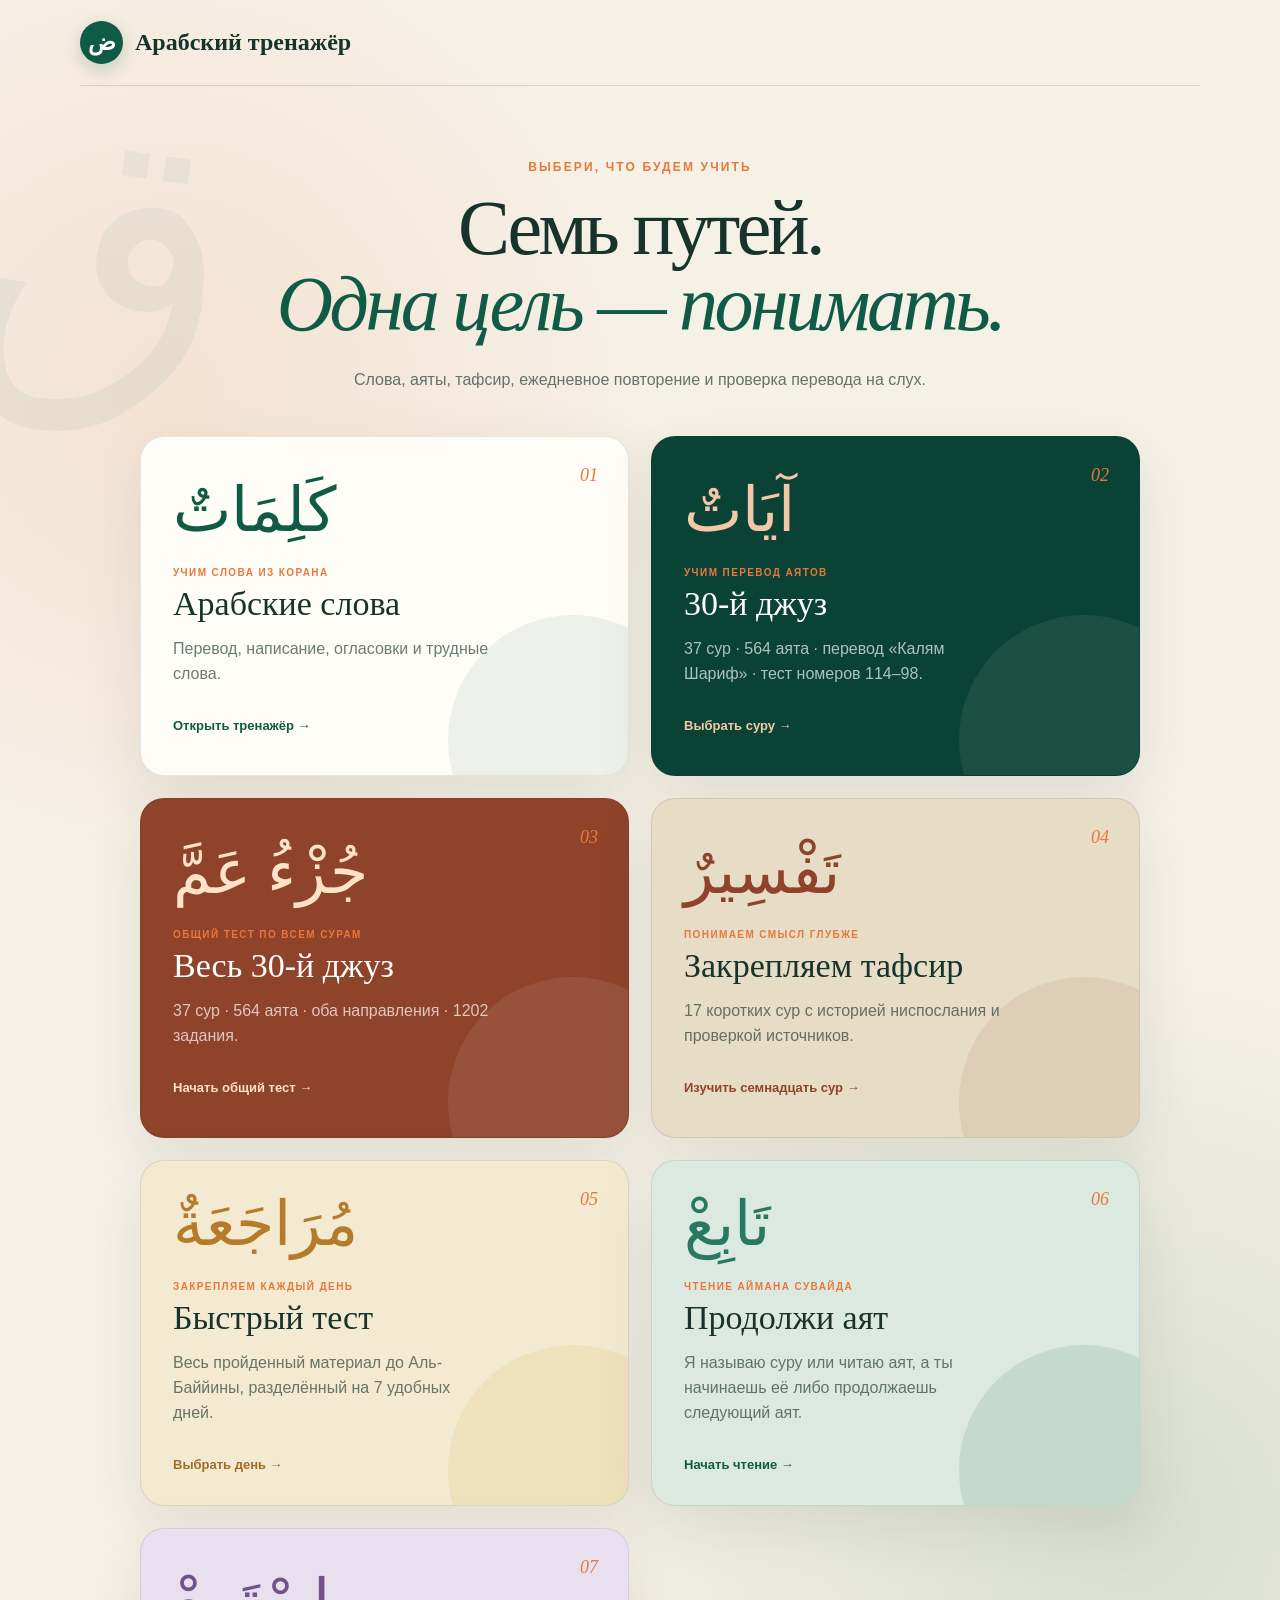
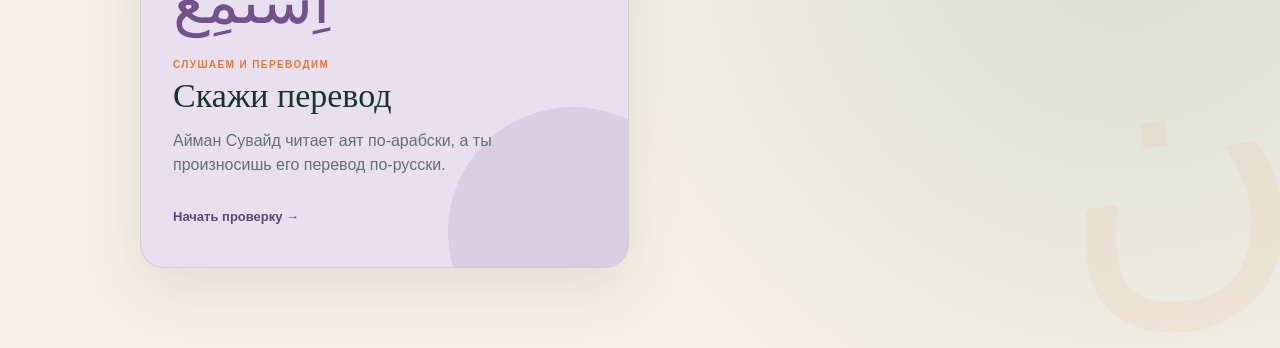
==== index.html @ 5b81446c "Добавить Аль-Баййину и исправить проверку на iPhone" ====
<!doctype html>
<html lang="ru">
<head>
  <meta charset="UTF-8">
  <meta name="viewport" content="width=device-width, initial-scale=1.0">
  <meta name="theme-color" content="#0d5d49">
  <meta name="apple-mobile-web-app-capable" content="yes">
  <meta name="apple-mobile-web-app-status-bar-style" content="default">
  <link rel="manifest" href="manifest.webmanifest">
  <meta name="description" content="Тренажёр арабских слов и переводов аятов 30-го джуза">
  <meta property="og:title" content="Арабский тренажёр">
  <meta property="og:description" content="Арабские слова и перевод аятов 30-го джуза">
  <meta property="og:url" content="https://yusyfyunus.github.io/arabic-words-game/">
  <meta property="og:image" content="https://yusyfyunus.github.io/arabic-words-game/og.png">
  <title>Арабский тренажёр</title>
  <link rel="stylesheet" href="style.css?v=20261007-50">
</head>
<body>
  <main class="portal-shell" id="portal-home">
    <div class="portal-ornament portal-ornament-one" aria-hidden="true">ق</div>
    <div class="portal-ornament portal-ornament-two" aria-hidden="true">ن</div>
    <header class="portal-header">
      <a class="brand" href="#"><span class="brand-mark">ض</span><span>Арабский тренажёр</span></a>
    </header>
    <section class="portal-hero">
      <p class="eyebrow">Выбери, что будем учить</p>
      <h1>Семь путей.<br><em>Одна цель — понимать.</em></h1>
      <p>Слова, аяты, тафсир, ежедневное повторение и проверка перевода на слух.</p>
    </section>
    <section class="project-choice-grid">
      <button class="project-choice words-choice" data-open-project="words">
        <span class="project-number">01</span><span class="project-arabic" lang="ar" dir="rtl">كَلِمَاتٌ</span>
        <small>Учим слова из Корана</small><strong>Арабские слова</strong>
        <p>Перевод, написание, огласовки и трудные слова.</p><i>Открыть тренажёр →</i>
      </button>
      <button class="project-choice ayahs-choice" data-open-project="ayahs">
        <span class="project-number">02</span><span class="project-arabic" lang="ar" dir="rtl">آيَاتٌ</span>
        <small>Учим перевод аятов</small><strong>30-й джуз</strong>
        <p>37 сур · 564 аята · перевод «Калям Шариф» · тест номеров 114–98.</p><i>Выбрать суру →</i>
      </button>
      <button class="project-choice full-juz-choice" data-open-project="full-juz">
        <span class="project-number">03</span><span class="project-arabic" lang="ar" dir="rtl">جُزْءُ عَمَّ</span>
        <small>Общий тест по всем сурам</small><strong>Весь 30-й джуз</strong>
        <p>37 сур · 564 аята · оба направления · 1202 задания.</p><i>Начать общий тест →</i>
      </button>
      <button class="project-choice tafsir-choice" data-open-project="tafsir">
        <span class="project-number">04</span><span class="project-arabic" lang="ar" dir="rtl">تَفْسِيرٌ</span>
        <small>Понимаем смысл глубже</small><strong>Закрепляем тафсир</strong>
        <p>17 коротких сур с историей ниспослания и проверкой источников.</p><i>Изучить семнадцать сур →</i>
      </button>
      <button class="project-choice daily-choice" data-open-project="daily">
        <span class="project-number">05</span><span class="project-arabic" lang="ar" dir="rtl">مُرَاجَعَةٌ</span>
        <small>Закрепляем каждый день</small><strong>Быстрый тест</strong>
        <p>Весь пройденный материал до Аль-Баййины, разделённый на 7 удобных дней.</p><i>Выбрать день →</i>
      </button>
      <button class="project-choice continue-choice" data-open-project="continue">
        <span class="project-number">06</span><span class="project-arabic" lang="ar" dir="rtl">تَابِعْ</span>
        <small>Чтение Аймана Сувайда</small><strong>Продолжи аят</strong>
        <p>Я называю суру или читаю аят, а ты начинаешь её либо продолжаешь следующий аят.</p><i>Начать чтение →</i>
      </button>
      <button class="project-choice listen-choice" data-open-project="listen">
        <span class="project-number">07</span><span class="project-arabic" lang="ar" dir="rtl">اِسْتَمِعْ</span>
        <small>Слушаем и переводим</small><strong>Скажи перевод</strong>
        <p>Айман Сувайд читает аят по-арабски, а ты произносишь его перевод по-русски.</p><i>Начать проверку →</i>
      </button>
    </section>
  </main>

  <main class="page-shell" id="words-app" hidden>
    <div class="background-word background-word-one" aria-hidden="true">ع</div>
    <div class="background-word background-word-two" aria-hidden="true">ق</div>
    <header class="topbar">
      <button class="back-project" data-open-project="home">← Разделы</button>
      <a class="brand" href="#game"><span class="brand-mark">ض</span><span>Арабские слова</span></a>
      <button class="dictionary-button" id="open-dictionary"><span aria-hidden="true">☰</span> Все слова</button>
    </header>
    <section class="hero" id="game">
      <p class="eyebrow">10 уроков · 180 слов · твой личный тренажёр</p>
      <h1>Запомни слово.<br><em>Узнай его с первого взгляда.</em></h1>
      <p class="intro">Короткие раунды на перевод и написание — по словам с твоих фотографий.</p>
    </section>
    <section class="game-card" aria-live="polite">
      <div class="lesson-switch" aria-label="Выбор урока">
        <button class="active" id="scope-lesson"><span>Первый урок</span><strong>Урок 1</strong><small>23 слова</small></button>
        <button id="scope-lesson2"><span>Второй урок</span><strong>Урок 2</strong><small>25 слов</small></button>
        <button id="scope-lesson3"><span>Третий урок</span><strong>Урок 3</strong><small>9 слов</small></button>
        <button id="scope-lesson4"><span>Четвёртый урок</span><strong>Урок 4</strong><small>24 слова</small></button>
        <button id="scope-lesson5"><span>Пятый урок</span><strong>Урок 5</strong><small>23 слова</small></button>
        <button id="scope-lesson6"><span>Шестой урок</span><strong>Урок 6</strong><small>16 слов</small></button>
        <button id="scope-lesson7"><span>Седьмой урок</span><strong>Урок 7</strong><small>11 слов</small></button>
        <button id="scope-lesson8"><span>Восьмой урок</span><strong>Урок 8 · Аль-Адият</strong><small>11 слов</small></button>
        <button id="scope-lesson9"><span>Девятый урок</span><strong>Урок 9 · Аз-Зильзаля</strong><small>8 слов</small></button>
        <button id="scope-lesson10"><span>Десятый урок</span><strong>Урок 10 · Аль-Баййина</strong><small>30 слов</small></button>
        <button id="scope-all"><span>Общий повтор</span><strong>Повторить всё</strong><small>180 слов пройдено</small></button>
        <button id="scope-hard"><span>Личный тест</span><strong>Трудные слова</strong><small id="scope-hard-count">0 выбрано</small></button>
      </div>
      <div class="mode-switch" aria-label="Режим игры">
        <button class="active" id="mode-translate"><span aria-hidden="true">↔</span> Перевод</button>
        <button id="mode-spell"><span aria-hidden="true">✎</span> Написание</button>
      </div>
      <div class="game-meta">
        <div class="progress-label"><span id="question-number">Слово 1 из 23</span><span id="progress-percent">0%</span></div>
        <div class="progress-track"><span id="progress-bar" style="width:0%"></span></div>
      </div>
      <div class="question-block" id="question-block"></div>
      <footer class="score-row">
        <div><span class="score-dot score-dot-green"></span>Верно <strong id="score">0</strong></div>
        <div><span class="score-dot score-dot-gold"></span>Серия <strong id="streak">0</strong></div>
        <button id="restart">↻ Начать заново</button>
      </footer>
    </section>
    <section class="study-note">
      <span class="note-number">01</span>
      <div><p>Подсказка для памяти</p><h2>Огласовки находятся в верхнем ряду клавиатуры.</h2></div>
      <div class="mini-card"><span dir="rtl" lang="ar">فَلَقٌ</span><small>Рассвет</small></div>
    </section>
    <div class="modal-backdrop" id="dictionary-backdrop" role="presentation" hidden>
      <section class="dictionary-modal" role="dialog" aria-modal="true" aria-labelledby="dictionary-title">
        <div class="dictionary-heading">
          <div><p class="eyebrow">Твой набор</p><h2 id="dictionary-title">Все пройденные слова</h2></div>
          <button id="close-dictionary" aria-label="Закрыть словарь">×</button>
        </div>
        <div class="word-list" id="word-list"></div>
      </section>
    </div>
  </main>

  <main class="ayah-shell" id="ayah-app" hidden>
    <header class="topbar ayah-topbar">
      <button class="back-project" data-open-project="home">← Разделы</button>
      <a class="brand" href="#ayah-start"><span class="brand-mark ayah-mark">آ</span><span>Перевод аятов</span></a>
      <span class="juz-pill">30-й джуз</span>
    </header>
    <section class="ayah-hero" id="ayah-start">
      <p class="eyebrow">Калям Шариф · перевод смыслов</p>
      <h1>Выбери суру<br><em>и проверь себя.</em></h1>
      <p>Каждый аят встретится два раза: сначала в одном направлении, затем наоборот.</p>
    </section>
    <section class="ayah-card">
      <div id="ayah-setup">
        <div class="ayah-tabs" role="tablist">
          <button class="active" id="tab-one-surah" role="tab">Выбрать суру</button>
          <button id="tab-custom-test" role="tab">Создать тест</button>
          <button id="tab-surah-facts" role="tab">Номера и аяты</button>
        </div>
        <div id="one-surah-panel">
          <div class="ayah-setup-heading"><div><p class="eyebrow">37 сур</p><h2>Суры 30-го джуза</h2></div><p>Нажми на суру, затем начни тест.</p></div>
          <div class="surah-grid" id="surah-grid"></div>
          <div class="sticky-start"><div><small>Выбрано</small><strong id="single-selection-label">Сура не выбрана</strong></div><button id="start-single-surah" disabled>Начать тест</button></div>
        </div>
        <div id="custom-test-panel" hidden>
          <div class="ayah-setup-heading"><div><p class="eyebrow">Свой набор</p><h2>Создать тест</h2></div><p>Выбери любые суры. Аяты будут перемешаны.</p></div>
          <div class="custom-toolbar"><button id="select-all-surahs">Выбрать все</button><button id="clear-surahs">Очистить</button><strong id="custom-selection-count">0 сур · 0 заданий</strong></div>
          <div class="surah-grid custom-surah-grid" id="custom-surah-grid"></div>
          <div class="sticky-start"><div><small>В тесте</small><strong id="custom-start-label">Выбери хотя бы одну суру</strong></div><button id="start-custom-test" disabled>Начать тест</button></div>
        </div>
        <div id="surah-facts-panel" hidden>
          <div class="ayah-setup-heading"><div><p class="eyebrow">17 сур · 114–98</p><h2>Номер и аяты одним вопросом</h2></div><p>В каждом вопросе сразу выбери номер суры и количество аятов.</p></div>
          <div class="surah-grid" id="surah-facts-grid"></div>
          <div class="sticky-start"><div><small>В тесте</small><strong>17 заданий · суры 114–98</strong></div><button id="start-surah-facts-test">Начать тест</button></div>
        </div>
      </div>
      <div id="ayah-test" hidden>
        <div class="ayah-test-head">
          <button id="exit-ayah-test">← К выбору сур</button>
          <div><span id="ayah-progress-label">Задание 1</span><strong id="ayah-score-label">Верно 0</strong></div>
          <div class="progress-track"><span id="ayah-progress-bar"></span></div>
        </div>
        <div class="ayah-question" id="ayah-question"></div>
      </div>
      <div id="ayah-result" hidden></div>
    </section>
    <footer class="ayah-source">Арабский текст: <a href="https://tanzil.net" target="_blank" rel="noopener">Tanzil Project</a>. Перевод смыслов: «Калям Шариф», ДУМ Республики Татарстан.</footer>
  </main>

  <main class="daily-shell" id="daily-app" hidden>
    <header class="topbar daily-topbar">
      <button class="back-project" data-open-project="home">← Разделы</button>
      <a class="brand" href="#daily-start"><span class="brand-mark daily-mark">م</span><span>Быстрый тест</span></a>
      <span class="juz-pill">7 дней</span>
    </header>
    <section class="daily-hero" id="daily-start">
      <p class="eyebrow">Ежедневное закрепление · до Аль-Баййины</p>
      <h1>Немного каждый день.<br><em>Всё запомнится.</em></h1>
      <p>Слова, перевод аятов и номер суры с количеством аятов — в коротких смешанных тестах.</p>
    </section>
    <section class="daily-card">
      <div id="daily-setup">
        <div class="daily-setup-heading">
          <div><p class="eyebrow">Выбери день</p><h2>7 частей материала</h2></div>
          <p>Каждый день задания перемешаны, а варианты ответов сначала скрыты. Новая неделя начинается в понедельник.</p>
        </div>
        <div class="daily-days-grid" id="daily-days-grid"></div>
      </div>
      <div id="daily-test" hidden>
        <div class="daily-test-head">
          <button id="exit-daily-test">← К выбору дней</button>
          <div><span id="daily-progress-label">Задание 1</span><strong id="daily-score-label">Верно 0</strong></div>
          <div class="progress-track"><span id="daily-progress-bar"></span></div>
        </div>
        <div class="daily-question" id="daily-question"></div>
      </div>
      <div id="daily-result" hidden></div>
    </section>
    <footer class="ayah-source">Материал: слова из уроков 1–10 и перевод смыслов «Калям Шариф» для сур 114–98.</footer>
  </main>

  <main class="continue-shell" id="continue-app" hidden>
    <header class="topbar continue-topbar">
      <button class="back-project" data-open-project="home">← Разделы</button>
      <a class="brand" href="#continue-start"><span class="brand-mark continue-mark">ت</span><span>Продолжи аят</span></a>
      <span class="juz-pill">На слух</span>
    </header>
    <section class="continue-hero" id="continue-start">
      <p class="eyebrow">Повторение на слух · суры 114–98</p>
      <h1>Я называю суру или читаю аят.<br><em>Ты начинаешь или продолжаешь.</em></h1>
      <p>Для первого аята приложение называет суру. Для остальных читает предыдущий аят — затем проверяет твой ответ по словам.</p>
    </section>
    <section class="continue-card">
      <div id="continue-setup">
        <div class="continue-setup-heading">
          <div><p class="eyebrow">Без вариантов ответа</p><h2>Начни или продолжи аят</h2></div>
          <p>Удобно слушать во время работы: текст читается вслух, а микрофон проверяет твоё продолжение.</p>
        </div>
        <div class="continue-settings">
          <label><input type="checkbox" id="continue-auto-speak" checked> Произносить аят автоматически</label>
          <span>Разреши микрофон при начале занятия. Он останется готовым между аятами и выключится при выходе. После короткого сигнала начинай читать.</span>
        </div>
        <p class="continue-compatibility">Каждый новый тест включает все 106 пройденных аятов и перемешивает их между всеми сурами: подряд одна сура не идёт, а задания внутри теста не повторяются. Аудио Аймана Сувайда хранится в сайте и работает без интернета. Во время ответа скажи «повтори аят», «подожди» или «продолжай» — запись повторится, отсчёт остановится или возобновится. Для проверки голосом открой сайт через localhost или HTTPS и разреши доступ к микрофону. Само распознавание речи может зависеть от поддержки браузера.</p>
        <p class="continue-origin-notice" id="continue-origin-notice" hidden>Сейчас открыт отдельный файл. Для голосовой проверки на iPhone открой <a href="https://yusyfyunus.github.io/arabic-words-game/">публичную HTTPS-версию</a>. В Safari выбери «аА» → «Настройки веб-сайта» → «Микрофон» → «Разрешить».</p>
        <div class="continue-start-row"><strong>106 аятов · все суры 114–98</strong><button id="start-continue-test">Начать занятие →</button></div>
        <p class="continue-permission-status" id="continue-permission-status">На iPhone разреши микрофон один раз при начале занятия. Затем Safari будет сам слушать и проверять каждый ответ.</p>
      </div>
      <div id="continue-test" hidden>
        <div class="continue-test-head">
          <button id="exit-continue-test">← К настройкам</button>
          <div><span id="continue-progress-label">Задание 1</span><strong id="continue-score-label">Получилось 0</strong></div>
          <div class="progress-track"><span id="continue-progress-bar"></span></div>
        </div>
        <div class="continue-question" id="continue-question"></div>
      </div>
      <div id="continue-result" hidden></div>
    </section>
    <footer class="ayah-source">Материал: все 106 аятов сур 114–98. Первый аят проверяется по команде «Начни суру», остальные — как продолжение. Чтение аятов: Айман Сувайд.</footer>
  </main>

  <main class="listen-shell" id="listen-app" hidden>
    <header class="topbar listen-topbar">
      <button class="back-project" data-open-project="home">← Разделы</button>
      <a class="brand" href="#listen-start"><span class="brand-mark listen-mark">س</span><span>Скажи перевод</span></a>
      <span class="juz-pill">106 аятов</span>
    </header>
    <section class="listen-hero" id="listen-start">
      <p class="eyebrow">Слушаем и переводим · суры 114–98</p>
      <h1>Слушай аят.<br><em>Скажи его перевод.</em></h1>
      <p>Айман Сувайд читает по-арабски, затем микрофон слушает твой перевод и проверяет его по смысловым словам.</p>
    </section>
    <section class="listen-card">
      <div id="listen-setup">
        <div class="listen-setup-heading">
          <div><p class="eyebrow">Все пройденные аяты</p><h2>Выбери порядок</h2></div>
          <p>Можно отвечать по порядку или перемешать все аяты между сурами. На каждый ответ даётся одна минута.</p>
        </div>
        <div class="listen-settings">
          <label><input type="radio" name="listen-order" value="ordered" checked> По порядку: от «Ан-Нас» до «Аль-Баййины»</label>
          <label><input type="radio" name="listen-order" value="random"> Вразброс: аяты из разных сур</label>
          <label><input type="checkbox" id="listen-auto-next" checked> Автоматически переходить к следующему аяту</label>
          <span>На iPhone нажми «Начать проверку» и разреши микрофон один раз. После каждого аята Safari сам будет слушать русский перевод и проверять его.</span>
        </div>
        <p class="listen-origin-notice" id="listen-origin-notice" hidden>Сейчас открыт отдельный файл. Голосовая проверка на iPhone работает в <a href="https://yusyfyunus.github.io/arabic-words-game/">публичной HTTPS-версии</a>. В Safari открой «аА» → «Настройки веб-сайта» → «Микрофон» → «Разрешить».</p>
        <div class="listen-start-row"><strong>106 аятов · 17 сур</strong><button id="start-listen-session">Начать проверку →</button></div>
        <p class="listen-permission-status" id="listen-permission-status">Микрофон включится один раз при начале занятия и выключится при выходе из голосового раздела.</p>
      </div>
      <div id="listen-player" hidden>
        <div class="listen-player-head">
          <button id="exit-listen-session">← К настройкам</button>
          <div><span id="listen-progress-label">Аят 1 из 106</span><strong id="listen-surah-label">Ан-Нас · 1</strong></div>
          <div class="progress-track"><span id="listen-progress-bar"></span></div>
        </div>
        <div class="listen-content">
          <p class="listen-stage" id="listen-stage">Читает Айман Сувайд</p>
          <div class="listen-arabic" id="listen-arabic" dir="rtl" lang="ar"></div>
          <div class="listen-translation" id="listen-translation">После аята произнеси перевод по-русски.</div>
          <div class="listen-heard" id="listen-heard"></div>
          <div class="voice-manual-fallback" id="listen-manual-fallback" hidden>
            <label for="listen-manual-answer">Если Safari не передал речь, нажми микрофон на клавиатуре iPhone или введи перевод:</label>
            <textarea id="listen-manual-answer" lang="ru" rows="3" placeholder="Продиктуй или введи перевод"></textarea>
            <button type="button" id="listen-manual-check">Проверить ответ</button>
          </div>
          <div class="listen-controls">
            <button id="listen-previous">← Назад</button>
            <button id="listen-repeat">↻ Повторить</button>
            <button class="listen-pause" id="listen-pause">⏸ Пауза</button>
            <button id="listen-reveal">Не помню — ответ</button>
            <button id="listen-next">Вперёд →</button>
          </div>
          <p class="listen-status" id="listen-status" aria-live="polite"></p>
        </div>
      </div>
      <div id="listen-result" hidden></div>
    </section>
    <footer class="ayah-source">Все 106 аятов сур 114–98. Арабское чтение: Айман Сувайд. Ответ ученицы проверяется по переводу смыслов «Калям Шариф», ДУМ Республики Татарстан.</footer>
  </main>

  <main class="tafsir-shell" id="tafsir-app" hidden>
    <header class="topbar tafsir-topbar">
      <button class="back-project" data-open-project="home">← Разделы</button>
      <a class="brand" href="#tafsir-start"><span class="brand-mark tafsir-mark">ت</span><span>Закрепляем тафсир</span></a>
      <span class="juz-pill">17 сур</span>
    </header>
    <section class="tafsir-hero" id="tafsir-start">
      <p class="eyebrow">Краткий смысл · проверка понимания</p>
      <h1>Не только прочитать.<br><em>Понять и запомнить.</em></h1>
      <p>Изучи краткое объяснение каждого аята, затем проверь себя в двух направлениях.</p>
    </section>
    <section class="tafsir-card">
      <div id="tafsir-setup">
        <div class="tafsir-setup-heading">
          <div><p class="eyebrow">Пробный раздел</p><h2>Выбери суру</h2></div>
          <p>Семнадцать коротких сур: история ниспослания, степень достоверности, главные аяты и скрытые варианты в тесте.</p>
        </div>
        <div class="tafsir-surah-grid" id="tafsir-surah-grid"></div>
      </div>
      <div id="tafsir-study" hidden></div>
      <div id="tafsir-test" hidden></div>
      <div id="tafsir-result" hidden></div>
    </section>
    <footer class="ayah-source">Краткие объяснения составлены по материалам <a href="https://azan.ru/tafsir" target="_blank" rel="noopener">тафсира Azan.ru</a>. Для подробного изучения переходи к полному тексту источника.</footer>
  </main>
  <script src="juz30-data.js"></script>
  <script src="game.js?v=20261007-50"></script>
  <script src="ayah-game.js?v=20261007-50"></script>
  <script src="daily-game.js?v=20261007-50"></script>
  <script src="continue-game.js?v=20261007-50"></script>
  <script src="listen-game.js?v=20261007-50"></script>
  <script src="tafsir-game.js?v=20261007-50"></script>
  <script>
    if ("serviceWorker" in navigator && location.protocol === "https:") {
      let reloadingForUpdate = false;
      navigator.serviceWorker.addEventListener("controllerchange", () => {
        if (reloadingForUpdate || sessionStorage.getItem("kalimat-sw-20261007-50")) return;
        reloadingForUpdate = true;
        sessionStorage.setItem("kalimat-sw-20261007-50", "1");
        location.reload();
      });
      navigator.serviceWorker.register("./sw.js")
        .then((registration) => registration.update())
        .catch(() => {});
    }
  </script>
</body>
</html>
---- style.css ----
@font-face {
  font-family: "Uthmanic Hafs";
  src: url("UthmanicHafs1Ver18.woff2") format("woff2");
  font-style: normal;
  font-weight: 400;
  font-display: swap;
}

:root {
  --ink: #17332b;
  --forest: #0f5b46;
  --forest-dark: #0a4335;
  --mint: #dce9df;
  --paper: #f6f1e7;
  --cream: #fffdf7;
  --orange: #e6783c;
  --gold: #d2a73b;
  --line: rgba(23, 51, 43, 0.15);
}

* { box-sizing: border-box; }
[hidden] { display: none !important; }

html { scroll-behavior: smooth; }

body {
  margin: 0;
  background: var(--paper);
  color: var(--ink);
  font-family: Inter, ui-sans-serif, -apple-system, BlinkMacSystemFont, "Segoe UI", sans-serif;
}

button, input { font: inherit; }
button { color: inherit; }

.privacy-page { width: min(760px, calc(100% - 32px)); margin: 0 auto; padding: 70px 0 90px; line-height: 1.65; }
.privacy-page h1 { margin: 10px 0 28px; color: var(--forest-dark); font-family: Georgia, serif; font-size: clamp(36px, 7vw, 58px); line-height: 1.02; }
.privacy-page h2 { margin: 30px 0 6px; color: var(--forest); font-family: Georgia, serif; }
.privacy-page p { color: rgba(23,51,43,.82); }
.privacy-back { display: inline-block; margin-bottom: 35px; color: var(--forest); font-weight: 750; text-decoration: none; }
.privacy-date { margin-top: 42px; color: rgba(23,51,43,.55) !important; font-size: 13px; }

.page-shell {
  min-height: 100vh;
  overflow: hidden;
  position: relative;
  padding: 0 24px 80px;
  background-image:
    radial-gradient(circle at 10% 18%, rgba(15, 91, 70, 0.07), transparent 28%),
    radial-gradient(circle at 88% 72%, rgba(230, 120, 60, 0.08), transparent 26%);
}

.topbar {
  width: min(1120px, 100%);
  height: 86px;
  margin: 0 auto;
  display: flex;
  align-items: center;
  justify-content: space-between;
  border-bottom: 1px solid var(--line);
}


.brand {
  display: inline-flex;
  align-items: center;
  gap: 12px;
  text-decoration: none;
  color: var(--ink);
  font-family: Georgia, "Times New Roman", serif;
  font-size: 24px;
  font-weight: 700;
}

.brand-mark {
  width: 43px;
  height: 43px;
  display: grid;
  place-items: center;
  border-radius: 50%;
  background: var(--forest);
  color: white;
  font-family: "Geeza Pro", "Noto Naskh Arabic", serif;
  font-size: 23px;
  box-shadow: 0 6px 18px rgba(15, 91, 70, 0.2);
}

.dictionary-button {
  border: 0;
  background: transparent;
  cursor: pointer;
  display: flex;
  align-items: center;
  gap: 8px;
  font-size: 14px;
  font-weight: 700;
}

.dictionary-button span { color: var(--orange); }

.hero {
  position: relative;
  z-index: 1;
  width: min(800px, 100%);
  margin: 64px auto 34px;
  text-align: center;
}

.eyebrow {
  margin: 0 0 16px;
  color: var(--orange);
  font-size: 12px;
  font-weight: 800;
  letter-spacing: 0.18em;
  text-transform: uppercase;
}

.hero h1 {
  margin: 0;
  font-family: Georgia, "Times New Roman", serif;
  font-size: clamp(42px, 6.4vw, 72px);
  font-weight: 500;
  line-height: 0.98;
  letter-spacing: -0.045em;
}

.hero h1 em { color: var(--forest); font-weight: 500; }

.intro {
  max-width: 540px;
  margin: 24px auto 0;
  color: rgba(23, 51, 43, 0.68);
  font-size: 16px;
  line-height: 1.6;
}

.background-word {
  position: absolute;
  color: rgba(15, 91, 70, 0.055);
  font-family: "Geeza Pro", "Noto Naskh Arabic", serif;
  font-size: 290px;
  line-height: 1;
  pointer-events: none;
  user-select: none;
}

.background-word-one { top: 86px; left: -38px; transform: rotate(8deg); }
.background-word-two { top: 520px; right: -20px; color: rgba(230, 120, 60, 0.055); transform: rotate(-12deg); }

.game-card {
  position: relative;
  z-index: 2;
  width: min(850px, 100%);
  margin: 0 auto;
  background: var(--cream);
  border: 1px solid rgba(23, 51, 43, 0.1);
  border-radius: 24px;
  box-shadow: 0 24px 70px rgba(45, 56, 42, 0.12);
  overflow: hidden;
}

.lesson-switch {
  display: grid;
  grid-template-columns: 1fr 1fr;
  gap: 10px;
  padding: 14px;
  background: var(--forest-dark);
}

.lesson-switch button {
  min-height: 78px;
  display: grid;
  grid-template-columns: 1fr auto;
  align-items: center;
  gap: 2px 12px;
  padding: 13px 16px;
  border: 1px solid rgba(255, 255, 255, .18);
  border-radius: 12px;
  background: rgba(255, 255, 255, .06);
  color: rgba(255, 255, 255, .72);
  text-align: left;
  cursor: pointer;
}

.lesson-switch button > span {
  grid-column: 1 / -1;
  color: #ef9a68;
  font-size: 9px;
  font-weight: 850;
  letter-spacing: .13em;
  text-transform: uppercase;
}

.lesson-switch button strong { color: white; font-family: Georgia, serif; font-size: 19px; }
.lesson-switch button small { font-size: 11px; }
.lesson-switch button.active { border-color: #f5ccae; background: var(--cream); color: rgba(23, 51, 43, .58); }
.lesson-switch button.active strong { color: var(--forest-dark); }
.lesson-switch button:hover:not(.active) { background: rgba(255, 255, 255, .11); }
.lesson-switch button:last-child { min-height: 78px; }

.mode-switch {
  display: grid;
  grid-template-columns: 1fr 1fr;
  border-bottom: 1px solid var(--line);
  background: #f0ece2;
}

.mode-switch button {
  border: 0;
  border-right: 1px solid var(--line);
  padding: 19px 20px;
  background: transparent;
  cursor: pointer;
  color: rgba(23, 51, 43, 0.54);
  font-weight: 750;
  transition: 160ms ease;
}

.mode-switch button:last-child { border-right: 0; }
.mode-switch button:hover { color: var(--forest); }
.mode-switch button.active { color: white; background: var(--forest); }
.mode-switch button span { margin-right: 7px; }

.game-meta { padding: 26px 42px 0; }

.progress-label {
  display: flex;
  align-items: center;
  justify-content: space-between;
  margin-bottom: 9px;
  color: rgba(23, 51, 43, 0.58);
  font-size: 12px;
  font-weight: 800;
  letter-spacing: 0.05em;
  text-transform: uppercase;
}

.progress-track {
  height: 5px;
  overflow: hidden;
  border-radius: 10px;
  background: #e6e3d9;
}

.progress-track span {
  display: block;
  height: 100%;
  border-radius: inherit;
  background: var(--orange);
  transition: width 300ms ease;
}

.question-block { padding: 38px 42px 32px; }

.lesson-preview { text-align: center; }
.lesson-preview h2 { margin: 9px 0 8px; color: var(--forest-dark); font-family: Georgia, serif; font-size: 30px; font-weight: 500; }
.preview-intro { max-width: 590px; margin: 0 auto 25px; color: rgba(23, 51, 43, .66); font-size: 14px; line-height: 1.55; }
.preview-groups { display: grid; gap: 22px; max-height: 550px; padding-right: 5px; overflow-y: auto; text-align: left; }
.preview-group h3 { margin: 0 0 10px; padding-bottom: 8px; border-bottom: 1px solid var(--line); color: var(--forest); font-family: Georgia, serif; font-size: 18px; }
.preview-word-grid { display: grid; grid-template-columns: repeat(3, 1fr); gap: 9px; }
.preview-word { min-width: 0; padding: 11px 10px; border: 1px solid var(--line); border-radius: 11px; background: white; text-align: center; }
.preview-word span { display: block; color: var(--forest); font-family: "Geeza Pro", "Noto Naskh Arabic", serif; font-size: 29px; line-height: 1.35; }
.preview-word small { display: block; margin-top: 4px; color: rgba(23, 51, 43, .68); font-size: 11px; line-height: 1.25; }
.start-test-button { width: 100%; margin-top: 24px; padding: 15px 22px; border: 0; border-radius: 12px; background: var(--orange); color: white; cursor: pointer; font-size: 15px; font-weight: 850; }
.start-test-button:hover { filter: brightness(.96); }
.start-test-button:disabled { opacity: .45; cursor: not-allowed; filter: none; }

.hard-selector { text-align: center; }
.hard-selector h2 { margin: 9px 0 8px; color: var(--forest-dark); font-family: Georgia, serif; font-size: 30px; font-weight: 500; }
.hard-tools { display: flex; align-items: center; gap: 8px; margin-bottom: 14px; }
.hard-tools button { padding: 8px 11px; border: 1px solid var(--line); border-radius: 9px; background: white; color: var(--forest); cursor: pointer; font-size: 11px; font-weight: 800; }
.hard-tools strong { margin-left: auto; color: var(--orange); font-size: 12px; }
.hard-word-groups { max-height: 520px; padding-right: 5px; overflow-y: auto; text-align: left; }
.hard-word-group h3 { margin: 14px 0 9px; color: var(--forest); font-family: Georgia, serif; font-size: 18px; }
.hard-word-grid { display: grid; grid-template-columns: repeat(3, 1fr); gap: 8px; }
.hard-word { position: relative; min-width: 0; padding: 10px 8px; border: 1px solid var(--line); border-radius: 11px; background: white; cursor: pointer; text-align: center; transition: 150ms ease; }
.hard-word input { position: absolute; opacity: 0; pointer-events: none; }
.hard-word > span { display: block; color: var(--forest); font-family: "Geeza Pro", "Noto Naskh Arabic", serif; font-size: 27px; line-height: 1.3; }
.hard-word small { display: block; margin-top: 3px; color: rgba(23, 51, 43, .66); font-size: 10px; line-height: 1.25; }
.hard-word i { position: absolute; top: 6px; right: 7px; width: 18px; height: 18px; display: grid; place-items: center; border: 1px solid var(--line); border-radius: 50%; color: transparent; font-size: 11px; font-style: normal; }
.hard-word.selected { border-color: #73a58e; background: #f0f8f3; box-shadow: inset 0 0 0 1px #73a58e; }
.hard-word.selected i { border-color: var(--forest); background: var(--forest); color: white; }
.arabic-copy-word { min-height: 95px; display: grid; place-items: center; padding-top: 16px; color: var(--forest-dark); font-family: "Geeza Pro", "Noto Naskh Arabic", serif; font-size: 62px; }
.copy-translation { margin: -2px 0 18px; color: rgba(23, 51, 43, .55); text-align: center; font-size: 13px; }

.prompt {
  margin: 0;
  text-align: center;
  color: rgba(23, 51, 43, 0.57);
  font-size: 13px;
  font-weight: 700;
  letter-spacing: 0.06em;
  text-transform: uppercase;
}

.arabic-word {
  min-height: 124px;
  display: grid;
  place-items: center;
  padding: 18px 8px 24px;
  color: var(--forest-dark);
  font-family: "Geeza Pro", "Noto Naskh Arabic", "Times New Roman", serif;
  font-size: clamp(64px, 10vw, 92px);
  line-height: 1;
  text-shadow: 0 8px 22px rgba(15, 91, 70, 0.09);
}

.answer-grid {
  display: grid;
  grid-template-columns: 1fr 1fr;
  gap: 12px;
}

.answer-option {
  min-height: 64px;
  display: flex;
  align-items: center;
  gap: 14px;
  padding: 13px 16px;
  border: 1px solid var(--line);
  border-radius: 13px;
  background: white;
  cursor: pointer;
  text-align: left;
  font-weight: 700;
  transition: transform 150ms ease, border-color 150ms ease, background 150ms ease;
}

.answer-option:hover:not(:disabled) {
  transform: translateY(-2px);
  border-color: var(--forest);
  background: #f7fbf7;
}

.answer-option span {
  flex: 0 0 auto;
  width: 30px;
  height: 30px;
  display: grid;
  place-items: center;
  border-radius: 50%;
  background: var(--paper);
  color: rgba(23, 51, 43, 0.56);
  font-size: 12px;
}

.answer-option.arabic-option {
  min-height: 76px;
  justify-content: center;
  font-family: "Geeza Pro", "Noto Naskh Arabic", serif;
  font-size: 34px;
  font-weight: 500;
}

.answer-option.arabic-option b { font-weight: 500; }

.answer-option.right { border-color: #70a58b; background: #e9f4ec; color: #155a43; }
.answer-option.wrong { border-color: #d58c78; background: #faece7; color: #9b3d28; }
.answer-option:disabled { cursor: default; }

.russian-word {
  min-height: 104px;
  display: grid;
  place-items: center;
  padding: 22px 0;
  font-family: Georgia, "Times New Roman", serif;
  font-size: clamp(30px, 5vw, 44px);
  text-align: center;
  color: var(--forest-dark);
}

.spell-area { width: min(590px, 100%); margin: 0 auto; }
.spell-area label { display: block; margin: 0 0 8px; font-size: 12px; font-weight: 800; text-transform: uppercase; letter-spacing: .08em; color: rgba(23,51,43,.58); }

.spell-area input {
  width: 100%;
  height: 82px;
  padding: 10px 22px;
  border: 1px solid var(--line);
  border-radius: 13px;
  outline: none;
  background: white;
  color: var(--forest-dark);
  text-align: center;
  font-family: "Geeza Pro", "Noto Naskh Arabic", serif;
  font-size: 46px;
  transition: border-color 160ms ease, box-shadow 160ms ease;
}

.spell-area input:focus { border-color: var(--forest); box-shadow: 0 0 0 4px rgba(15, 91, 70, .1); }
.spell-area input.input-right { background: #e9f4ec; border-color: #70a58b; }
.spell-area input.input-wrong { background: #faece7; border-color: #d58c78; }
.spell-area input::placeholder { color: rgba(23, 51, 43, .18); }

.arabic-keyboard {
  margin-top: 13px;
  padding: 13px;
  border: 1px solid var(--line);
  border-radius: 13px;
  background: #f1eee5;
}

.keyboard-label {
  display: flex;
  align-items: baseline;
  justify-content: space-between;
  gap: 10px;
  margin-bottom: 9px;
  color: rgba(23, 51, 43, .62);
  font-size: 11px;
  font-weight: 800;
  letter-spacing: .07em;
  text-transform: uppercase;
}

.keyboard-label small { font-size: 9px; font-weight: 700; letter-spacing: .03em; }
.keyboard-row { display: flex; justify-content: center; gap: 5px; margin-top: 5px; }
.keyboard-row button {
  min-width: 38px;
  height: 38px;
  padding: 0 8px;
  border: 1px solid rgba(23, 51, 43, .18);
  border-radius: 7px;
  background: white;
  box-shadow: 0 2px 0 rgba(23, 51, 43, .12);
  cursor: pointer;
  color: var(--forest-dark);
  font-family: "Geeza Pro", "Noto Naskh Arabic", serif;
  font-size: 22px;
  line-height: 1;
}

.keyboard-row button:hover { border-color: var(--forest); background: #f8fcf8; }
.keyboard-row button:active { transform: translateY(1px); box-shadow: none; }
.diacritics-row button { color: var(--orange); background: #fff8f2; font-size: 25px; }
.keyboard-tools { display: flex; justify-content: space-between; gap: 8px; margin-top: 8px; }
.keyboard-tools button { border: 0; background: transparent; color: var(--forest); cursor: pointer; font-size: 11px; font-weight: 800; }

.spell-actions { margin-top: 12px; display: flex; justify-content: space-between; gap: 12px; }
.hint-button, .check-button { border-radius: 10px; padding: 12px 18px; font-weight: 750; cursor: pointer; }
.hint-button { border: 1px solid var(--line); background: transparent; }
.check-button { border: 1px solid var(--forest); background: var(--forest); color: white; min-width: 140px; }
.check-button:disabled { opacity: .35; cursor: default; }

.feedback {
  margin-top: 20px;
  padding: 14px 16px;
  display: grid;
  grid-template-columns: auto 1fr auto;
  align-items: center;
  gap: 12px;
  border-radius: 13px;
}

.feedback-good { background: #e5f1e8; color: #155a43; }
.feedback-bad { background: #faeae4; color: #923a26; }
.feedback-icon { width: 34px; height: 34px; display: grid; place-items: center; border: 1px solid currentColor; border-radius: 50%; font-weight: 900; }
.feedback strong { font-family: Georgia, "Times New Roman", serif; font-size: 18px; }
.feedback p { margin: 3px 0 0; font-size: 14px; }
.feedback p span { font-size: 21px; font-family: "Geeza Pro", "Noto Naskh Arabic", serif; }
.feedback button { border: 0; border-radius: 9px; background: currentColor; color: white; padding: 11px 15px; cursor: pointer; font-size: 13px; font-weight: 800; }
.feedback-good button { background: var(--forest); }
.feedback-bad button { background: #923a26; }

.result-screen {
  min-height: 420px;
  display: flex;
  flex-direction: column;
  align-items: center;
  justify-content: center;
  padding: 12px 0 4px;
  text-align: center;
}

.result-screen .eyebrow { margin-bottom: 12px; }
.grade-badge {
  width: 118px;
  height: 118px;
  display: grid;
  place-content: center;
  border: 2px solid var(--forest);
  border-radius: 50%;
  background: #e7f1e9;
  color: var(--forest-dark);
  box-shadow: 0 12px 30px rgba(15, 91, 70, .14);
}

.grade-badge small { font-size: 10px; font-weight: 850; letter-spacing: .12em; text-transform: uppercase; }
.grade-badge strong { font-family: Georgia, serif; font-size: 56px; line-height: .9; }
.grade-4 { border-color: #699774; background: #edf3e8; }
.grade-3 { border-color: var(--gold); background: #f8f0d9; color: #7f621c; }
.grade-2 { border-color: var(--orange); background: #fae9df; color: #9a4527; }
.result-screen h2 { max-width: 520px; margin: 20px auto; font-family: Georgia, serif; font-size: 25px; font-weight: 500; line-height: 1.25; }

.result-stats {
  width: min(580px, 100%);
  display: grid;
  grid-template-columns: repeat(3, 1fr);
  margin-bottom: 22px;
  border-top: 1px solid var(--line);
  border-bottom: 1px solid var(--line);
}

.result-stats div { display: grid; gap: 3px; padding: 13px 10px; border-right: 1px solid var(--line); }
.result-stats div:last-child { border-right: 0; }
.result-stats strong { font-family: Georgia, serif; font-size: 25px; color: var(--forest); }
.mistakes-review { width: 100%; margin: 22px 0 4px; padding: 18px; border-radius: 14px; text-align: left; }
.mistakes-review.has-mistakes { border: 1px solid #f2c7b8; background: #fff8f3; }
.mistakes-review.no-mistakes { border: 1px solid #b9ddcd; background: #f2faf6; text-align: center; }
.mistakes-review h3 { margin: 0 0 12px; color: var(--forest-dark); font-family: Georgia, serif; font-size: 19px; font-weight: 600; }
.mistakes-review.no-mistakes h3 { margin: 0; }
.mistake-list { display: grid; grid-template-columns: repeat(2, 1fr); gap: 8px; }
.mistake-word { display: flex; align-items: center; justify-content: space-between; gap: 10px; padding: 9px 11px; border-radius: 9px; background: white; }
.mistake-word span { color: var(--forest); font-family: "Geeza Pro", "Noto Naskh Arabic", serif; font-size: 25px; }
.mistake-word small { color: rgba(23, 51, 43, .7); text-align: right; line-height: 1.25; }
.result-stats strong span { color: rgba(23, 51, 43, .4); font-size: 16px; }
.result-stats small { color: rgba(23, 51, 43, .55); font-size: 10px; }
.result-restart { border: 0; border-radius: 11px; background: var(--forest); color: white; padding: 14px 24px; cursor: pointer; font-weight: 800; }

.score-row {
  min-height: 65px;
  display: flex;
  align-items: center;
  gap: 30px;
  padding: 14px 42px;
  border-top: 1px solid var(--line);
  background: #fbf8f1;
  color: rgba(23, 51, 43, 0.62);
  font-size: 13px;
}

.score-row div { display: flex; align-items: center; gap: 7px; }
.score-row strong { color: var(--ink); }
.score-row button { margin-left: auto; border: 0; background: transparent; cursor: pointer; font-size: 12px; font-weight: 800; color: var(--forest); }
.score-dot { width: 7px; height: 7px; border-radius: 50%; }
.score-dot-green { background: var(--forest); }
.score-dot-gold { background: var(--gold); }

.study-note {
  width: min(850px, 100%);
  margin: 30px auto 0;
  display: grid;
  grid-template-columns: auto 1fr auto;
  gap: 20px;
  align-items: center;
  padding: 24px 28px;
  border-top: 1px solid var(--line);
  border-bottom: 1px solid var(--line);
}

.note-number { color: var(--orange); font-family: Georgia, serif; font-size: 28px; font-style: italic; }
.study-note p { margin: 0 0 5px; color: rgba(23,51,43,.5); font-size: 11px; font-weight: 800; letter-spacing: .12em; text-transform: uppercase; }
.study-note h2 { margin: 0; font-family: Georgia, serif; font-size: 18px; font-weight: 500; }
.mini-card { min-width: 118px; display: grid; text-align: center; padding-left: 24px; border-left: 1px solid var(--line); }
.mini-card span { font-size: 32px; font-family: "Geeza Pro", "Noto Naskh Arabic", serif; color: var(--forest); }
.mini-card small { color: rgba(23,51,43,.55); }

.modal-backdrop {
  position: fixed;
  z-index: 20;
  inset: 0;
  padding: 24px;
  display: grid;
  place-items: center;
  background: rgba(10, 36, 28, 0.62);
  backdrop-filter: blur(7px);
}

.dictionary-modal {
  width: min(720px, 100%);
  max-height: min(780px, calc(100vh - 48px));
  overflow: hidden;
  background: var(--cream);
  border-radius: 22px;
  box-shadow: 0 30px 90px rgba(0, 0, 0, .26);
}

.dictionary-heading { display: flex; justify-content: space-between; align-items: flex-start; padding: 28px 30px 18px; border-bottom: 1px solid var(--line); }
.dictionary-heading .eyebrow { margin-bottom: 5px; }
.dictionary-heading h2 { margin: 0; font-family: Georgia, serif; font-size: 32px; }
.dictionary-heading > button { border: 0; background: var(--paper); width: 38px; height: 38px; border-radius: 50%; cursor: pointer; font-size: 24px; line-height: 1; }
.word-list { max-height: calc(100vh - 185px); overflow: auto; padding: 8px 30px 24px; }
.lesson-list-label { display: flex; align-items: center; justify-content: space-between; padding: 18px 0 8px; color: var(--orange); font-size: 11px; font-weight: 850; letter-spacing: .1em; text-transform: uppercase; }
.lesson-list-label small { color: rgba(23, 51, 43, .48); font-size: 10px; }
.word-row { min-height: 58px; display: grid; grid-template-columns: 42px 1fr 160px; align-items: center; gap: 14px; border-bottom: 1px solid var(--line); }
.word-index { color: var(--orange); font-size: 11px; font-weight: 800; }
.word-russian { font-size: 14px; font-weight: 650; }
.word-arabic { color: var(--forest); font-family: "Geeza Pro", "Noto Naskh Arabic", serif; font-size: 31px; text-align: right; }

@media (max-width: 640px) {
  .page-shell { padding: 0 14px 50px; }
  .topbar { height: 72px; }
  .brand { font-size: 20px; }
  .brand-mark { width: 38px; height: 38px; }
  .dictionary-button { font-size: 12px; }
  .hero { margin: 44px auto 27px; }
  .hero h1 { font-size: 43px; }
  .hero h1 br { display: none; }
  .intro { font-size: 14px; }
  .game-card { border-radius: 18px; }
  .lesson-switch { gap: 7px; padding: 9px; }
  .lesson-switch button { min-height: 73px; padding: 10px; gap: 1px 5px; }
  .lesson-switch button strong { font-size: 16px; }
  .lesson-switch button small { font-size: 9px; }
  .game-meta { padding: 20px 20px 0; }
  .question-block { padding: 30px 20px 24px; }
  .lesson-preview h2 { font-size: 24px; }
  .preview-groups { max-height: 490px; }
  .preview-word-grid { grid-template-columns: repeat(2, 1fr); gap: 7px; }
  .preview-word { padding: 9px 7px; }
  .preview-word span { font-size: 25px; }
  .hard-selector h2 { font-size: 24px; }
  .hard-word-grid { grid-template-columns: repeat(2, 1fr); gap: 7px; }
  .hard-word > span { font-size: 24px; }
  .hard-tools { flex-wrap: wrap; }
  .hard-tools strong { width: 100%; margin: 3px 0 0; text-align: right; }
  .arabic-copy-word { font-size: 54px; }
  .mistake-list { grid-template-columns: 1fr; }
  .arabic-word { min-height: 112px; font-size: 68px; }
  .answer-grid { grid-template-columns: 1fr; gap: 9px; }
  .answer-option { min-height: 56px; }
  .feedback { grid-template-columns: auto 1fr; }
  .feedback button { grid-column: 1 / -1; }
  .result-screen { min-height: 390px; }
  .result-screen h2 { font-size: 21px; }
  .grade-badge { width: 102px; height: 102px; }
  .grade-badge strong { font-size: 48px; }
  .result-stats div { padding: 12px 4px; }
  .result-stats strong { font-size: 21px; }
  .result-stats small { font-size: 9px; }
  .score-row { padding: 13px 20px; gap: 15px; }
  .score-row button { font-size: 0; }
  .score-row button::first-letter { font-size: 20px; }
  .study-note { grid-template-columns: auto 1fr; padding: 20px 6px; }
  .mini-card { display: none; }
  .spell-actions { flex-direction: column; }
  .hint-button, .check-button { width: 100%; }
  .arabic-keyboard { padding: 9px 6px; }
  .keyboard-row { gap: 3px; }
  .keyboard-row button { min-width: 0; flex: 1 1 0; height: 35px; padding: 0 2px; font-size: 19px; }
  .keyboard-label { padding: 0 4px; }
  .modal-backdrop { padding: 10px; }
  .word-list { padding-left: 18px; padding-right: 18px; }
  .word-row { grid-template-columns: 30px 1fr 108px; gap: 8px; }
  .word-arabic { font-size: 26px; }
}

@media (prefers-reduced-motion: reduce) {
  *, *::before, *::after { scroll-behavior: auto !important; transition: none !important; }
}

/* Главный выбор раздела */
.portal-shell {
  position: relative;
  min-height: 100vh;
  overflow: hidden;
  padding: 0 24px 80px;
  background:
    radial-gradient(circle at 13% 20%, rgba(230,120,60,.12), transparent 27%),
    radial-gradient(circle at 88% 78%, rgba(15,91,70,.13), transparent 30%),
    var(--paper);
}

.portal-header { width: min(1120px, 100%); height: 86px; margin: 0 auto; display: flex; align-items: center; border-bottom: 1px solid var(--line); }
.portal-hero { position: relative; z-index: 2; width: min(820px, 100%); margin: 74px auto 44px; text-align: center; }
.portal-hero h1, .ayah-hero h1 { margin: 0; font-family: Georgia, "Times New Roman", serif; font-size: clamp(46px, 7vw, 78px); font-weight: 500; line-height: .98; letter-spacing: -.045em; }
.portal-hero h1 em, .ayah-hero h1 em { color: var(--forest); font-weight: 500; }
.portal-hero > p:last-child, .ayah-hero > p:last-child { max-width: 580px; margin: 24px auto 0; color: rgba(23,51,43,.66); line-height: 1.6; }
.portal-ornament { position: absolute; color: rgba(15,91,70,.055); font-family: "Geeza Pro", "Noto Naskh Arabic", serif; font-size: 340px; line-height: 1; pointer-events: none; }
.portal-ornament-one { top: 80px; left: -30px; transform: rotate(8deg); }
.portal-ornament-two { right: -20px; bottom: 15px; color: rgba(230,120,60,.07); transform: rotate(-8deg); }
.project-choice-grid { position: relative; z-index: 2; width: min(1000px, 100%); margin: 0 auto; display: grid; grid-template-columns: repeat(2, 1fr); gap: 22px; }
.project-choice { position: relative; min-height: 340px; overflow: hidden; padding: 32px; border: 1px solid rgba(23,51,43,.11); border-radius: 24px; background: var(--cream); box-shadow: 0 20px 60px rgba(45,56,42,.1); text-align: left; cursor: pointer; transition: transform 180ms ease, box-shadow 180ms ease; }
.project-choice:hover { transform: translateY(-5px); box-shadow: 0 28px 70px rgba(45,56,42,.16); }
.project-choice::after { content: ""; position: absolute; right: -70px; bottom: -90px; width: 250px; height: 250px; border-radius: 50%; background: rgba(15,91,70,.07); }
.ayahs-choice { background: var(--forest-dark); color: white; }
.ayahs-choice::after { background: rgba(255,255,255,.07); }
.full-juz-choice { background: #8f432b; color: white; }
.full-juz-choice::after { background: rgba(255,255,255,.08); }
.tafsir-choice { background: #e7dcc5; }
.tafsir-choice::after { background: rgba(143,67,43,.09); }
.project-number { position: absolute; top: 28px; right: 30px; color: var(--orange); font-family: Georgia, serif; font-size: 18px; font-style: italic; }
.project-arabic { display: block; margin-bottom: 26px; color: var(--forest); font-family: "Geeza Pro", "Noto Naskh Arabic", serif; font-size: 62px; line-height: 1; text-align: left; }
.ayahs-choice .project-arabic { color: #f4c7a8; }
.full-juz-choice .project-arabic { color: #ffe2c8; }
.tafsir-choice .project-arabic { color: #8f432b; }
.project-choice small { display: block; margin-bottom: 7px; color: var(--orange); font-size: 10px; font-weight: 850; letter-spacing: .14em; text-transform: uppercase; }
.project-choice strong { display: block; font-family: Georgia, serif; font-size: 34px; font-weight: 500; }
.project-choice p { max-width: 320px; margin: 14px 0 29px; color: rgba(23,51,43,.64); line-height: 1.55; }
.ayahs-choice p { color: rgba(255,255,255,.67); }
.full-juz-choice p { color: rgba(255,255,255,.7); }
.project-choice i { position: relative; z-index: 1; color: var(--forest); font-size: 13px; font-style: normal; font-weight: 850; }
.ayahs-choice i { color: #f4c7a8; }
.full-juz-choice i { color: #ffe2c8; }
.tafsir-choice i { color: #8f432b; }
.daily-choice { background: #f3ead1; }
.daily-choice::after { background: rgba(210,167,59,.14); }
.daily-choice .project-arabic { color: #b57b2b; }
.daily-choice i { color: #a06d24; }
.continue-choice { background: #dce9e1; }
.continue-choice::after { background: rgba(15,91,70,.11); }
.continue-choice .project-arabic { color: #287862; }
.continue-choice i { color: var(--forest); }
.listen-choice { background: #e8e0ef; }
.listen-choice::after { background: rgba(92,64,120,.10); }
.listen-choice .project-arabic { color: #71528a; }
.listen-choice i { color: #604478; }
.back-project { border: 0; background: transparent; color: var(--forest); cursor: pointer; font-size: 12px; font-weight: 850; }
.page-shell .topbar { display: grid; grid-template-columns: 1fr auto 1fr; gap: 15px; }
.page-shell .topbar .back-project { justify-self: start; }
.page-shell .topbar .dictionary-button { justify-self: end; }

/* Тренажёр переводов аятов */
.ayah-shell { min-height: 100vh; overflow: hidden; padding: 0 24px 80px; background: radial-gradient(circle at 85% 18%, rgba(230,120,60,.08), transparent 26%), var(--paper); }
.ayah-topbar { display: grid; grid-template-columns: 1fr auto 1fr; gap: 16px; }
.ayah-topbar .back-project { justify-self: start; }
.ayah-mark { background: var(--orange); }
.juz-pill { justify-self: end; padding: 8px 12px; border: 1px solid var(--line); border-radius: 99px; color: var(--forest); font-size: 11px; font-weight: 850; }
.ayah-hero { width: min(850px, 100%); margin: 58px auto 34px; text-align: center; }
.ayah-card { width: min(1050px, 100%); margin: 0 auto; overflow: hidden; border: 1px solid rgba(23,51,43,.1); border-radius: 24px; background: var(--cream); box-shadow: 0 24px 70px rgba(45,56,42,.12); }
.ayah-tabs { display: grid; grid-template-columns: repeat(3, 1fr); background: var(--forest-dark); }
.ayah-tabs button { padding: 20px; border: 0; border-right: 1px solid rgba(255,255,255,.12); background: transparent; color: rgba(255,255,255,.64); cursor: pointer; font-weight: 850; }
.ayah-tabs button.active { background: var(--cream); color: var(--forest-dark); }
#one-surah-panel, #custom-test-panel, #surah-facts-panel { padding: 34px 36px 0; }
.ayah-setup-heading { display: flex; align-items: flex-end; justify-content: space-between; gap: 24px; margin-bottom: 24px; }
.ayah-setup-heading .eyebrow { margin-bottom: 7px; }
.ayah-setup-heading h2 { margin: 0; font-family: Georgia, serif; font-size: 34px; font-weight: 500; }
.ayah-setup-heading > p { max-width: 330px; margin: 0; color: rgba(23,51,43,.58); font-size: 13px; line-height: 1.5; text-align: right; }
.surah-grid { display: grid; grid-template-columns: repeat(3, 1fr); gap: 10px; max-height: 540px; overflow: auto; padding: 2px 3px 22px; }
.surah-card { position: relative; min-height: 86px; display: grid; grid-template-columns: 34px 1fr auto; gap: 10px; align-items: center; padding: 13px; border: 1px solid var(--line); border-radius: 12px; background: #fbf8f1; text-align: left; cursor: pointer; }
.surah-card:hover { border-color: rgba(15,91,70,.45); background: #f2f6ef; }
.surah-card.selected { border-color: var(--forest); background: #e7f1e9; box-shadow: inset 0 0 0 1px var(--forest); }
.surah-number { width: 30px; height: 30px; display: grid; place-items: center; border-radius: 50%; background: var(--paper); color: var(--orange); font-family: Georgia, serif; font-size: 12px; font-weight: 700; }
.surah-card-copy { display: grid; min-width: 0; }
.surah-card-copy strong { font-size: 13px; }
.surah-card-copy small { margin-top: 4px; color: rgba(23,51,43,.53); font-size: 9px; }
.surah-arabic { color: var(--forest); font-family: "Uthmanic Hafs", "Geeza Pro", "Noto Naskh Arabic", serif; font-size: 24px; line-height: 1.7; }
.surah-card i { position: absolute; top: 6px; right: 7px; display: none; color: var(--forest); font-size: 10px; }
.surah-card.selected i { display: block; }
.custom-toolbar { display: flex; align-items: center; gap: 8px; margin: -3px 0 17px; }
.custom-toolbar button { padding: 8px 11px; border: 1px solid var(--line); border-radius: 8px; background: white; cursor: pointer; font-size: 11px; font-weight: 800; }
.custom-toolbar strong { margin-left: auto; color: var(--forest); font-size: 12px; }
.sticky-start { position: sticky; bottom: 0; display: flex; align-items: center; justify-content: space-between; gap: 22px; margin: 0 -36px; padding: 18px 36px; border-top: 1px solid var(--line); background: rgba(255,253,247,.96); backdrop-filter: blur(8px); }
.sticky-start div { display: grid; gap: 3px; }
.sticky-start small { color: var(--orange); font-size: 9px; font-weight: 850; letter-spacing: .12em; text-transform: uppercase; }
.sticky-start strong { font-family: Georgia, serif; font-size: 17px; }
.sticky-start button, .reveal-answers { padding: 14px 22px; border: 0; border-radius: 11px; background: var(--forest); color: white; cursor: pointer; font-weight: 850; }
.sticky-start button:disabled { opacity: .35; cursor: not-allowed; }
.ayah-test-head { padding: 24px 36px 0; }
.ayah-test-head > button { margin-bottom: 20px; padding: 0; border: 0; background: transparent; color: var(--forest); cursor: pointer; font-size: 12px; font-weight: 850; }
.ayah-test-head > div { display: flex; justify-content: space-between; margin-bottom: 9px; color: rgba(23,51,43,.58); font-size: 11px; }
.ayah-test-head strong { color: var(--forest); }
.ayah-question { min-height: 560px; padding: 33px 55px 44px; text-align: center; }
.ayah-reference { display: flex; justify-content: center; gap: 12px; color: rgba(23,51,43,.55); font-size: 11px; }
.ayah-reference strong { color: var(--orange); }
.ayah-question .prompt { margin: 28px 0 17px; }
.ayah-prompt { width: min(810px, 100%); margin: 0 auto 28px; padding: 28px; border: 1px solid var(--line); border-radius: 16px; background: #fbf8f1; }
.arabic-prompt { color: var(--forest-dark); font-family: "Uthmanic Hafs", "Geeza Pro", "Noto Naskh Arabic", serif; font-size: clamp(32px, 5vw, 48px); font-weight: 400; line-height: 2; }
.russian-prompt { font-family: Georgia, serif; font-size: clamp(20px, 3vw, 27px); line-height: 1.45; }
.reveal-answers { min-width: 260px; background: var(--orange); box-shadow: 0 10px 24px rgba(230,120,60,.2); }
.ayah-answer-list { width: min(850px, 100%); margin: 0 auto; display: grid; gap: 10px; text-align: left; }
.ayah-answer { min-height: 62px; display: grid; grid-template-columns: 34px 1fr; align-items: center; gap: 13px; padding: 12px 16px; border: 1px solid var(--line); border-radius: 11px; background: white; cursor: pointer; line-height: 1.45; text-align: left; }
.ayah-answer:hover:not(:disabled) { border-color: var(--forest); background: #f2f7f3; }
.ayah-answer > span:first-child { width: 28px; height: 28px; display: grid; place-items: center; border-radius: 50%; background: var(--paper); color: var(--orange); font-size: 11px; font-weight: 850; }
.ayah-answer.arabic-answer { min-height: 80px; }
.ayah-answer.arabic-answer b { display: block; color: var(--forest-dark); font-family: "Uthmanic Hafs", "Geeza Pro", "Noto Naskh Arabic", serif; font-size: 28px; font-weight: 400; line-height: 1.9; text-align: right; }
.ayah-answer.right { border-color: #62a47f; background: #eaf6ee; }
.ayah-answer.wrong { border-color: #dc8667; background: #fff0e9; }
.ayah-feedback { width: min(850px, 100%); display: grid; grid-template-columns: auto 1fr auto; align-items: center; gap: 14px; margin: 18px auto 0; padding: 16px; border-radius: 12px; text-align: left; }
.ayah-feedback.good { background: #eaf6ee; }
.ayah-feedback.bad { background: #fff0e9; }
.ayah-feedback strong { font-family: Georgia, serif; font-size: 17px; }
.ayah-feedback p { margin: 5px 0 0; font-size: 12px; line-height: 1.45; }
.ayah-feedback .feedback-arabic { color: var(--forest); font-family: "Uthmanic Hafs", "Geeza Pro", "Noto Naskh Arabic", serif; font-size: 22px; line-height: 1.8; }
.ayah-feedback button { padding: 12px 17px; border: 0; border-radius: 9px; background: var(--forest); color: white; cursor: pointer; font-size: 12px; font-weight: 850; }
.ayah-result-screen { padding: 45px 50px 55px; text-align: center; }
.result-ring { --result: 0deg; width: 145px; height: 145px; display: grid; place-items: center; margin: 0 auto 24px; border-radius: 50%; background: conic-gradient(var(--forest) var(--result), #e1e9df 0); }
.result-ring::before { content: ""; grid-area: 1/1; width: 118px; height: 118px; border-radius: 50%; background: var(--cream); }
.result-ring span { position: relative; grid-area: 1/1; display: grid; }
.result-ring strong { font-family: Georgia, serif; font-size: 34px; }
.result-ring small { color: rgba(23,51,43,.55); font-size: 10px; }
.ayah-result-screen > h2 { margin: 0; font-family: Georgia, serif; font-size: 30px; font-weight: 500; }
.ayah-result-screen > p { color: rgba(23,51,43,.62); line-height: 1.55; }
.ayah-error-review { margin-top: 30px; text-align: left; }
.ayah-error-review h3 { font-family: Georgia, serif; font-size: 23px; font-weight: 500; }
.ayah-error-list { display: grid; gap: 10px; max-height: 620px; overflow: auto; }
.ayah-error-item { display: grid; grid-template-columns: 34px 1fr; gap: 14px; padding: 17px; border: 1px solid #f0c4b5; border-radius: 12px; background: #fff8f4; }
.error-index { width: 29px; height: 29px; display: grid; place-items: center; border-radius: 50%; background: #f8dfd4; color: #a74b2c; font-size: 11px; font-weight: 850; }
.ayah-error-item small { color: var(--orange); font-size: 10px; font-weight: 800; }
.ayah-error-item p { margin: 7px 0 0; font-size: 12px; line-height: 1.5; }
.ayah-error-item .error-arabic { color: var(--forest); font-family: "Uthmanic Hafs", "Geeza Pro", "Noto Naskh Arabic", serif; font-size: 23px; line-height: 1.8; }
.chosen-wrong { color: #a74b2c; }
.result-actions { display: flex; justify-content: center; gap: 10px; margin-top: 28px; }
.result-actions button { padding: 13px 18px; border: 1px solid var(--forest); border-radius: 10px; background: var(--forest); color: white; cursor: pointer; font-weight: 850; }
.result-actions button:last-child { background: transparent; color: var(--forest); }
.ayah-source { width: min(1050px, 100%); margin: 22px auto 0; color: rgba(23,51,43,.48); font-size: 10px; line-height: 1.6; text-align: center; }
.ayah-source a { color: var(--forest); }

/* Ежедневное закрепление */
.daily-shell { min-height: 100vh; overflow: hidden; padding: 0 24px 80px; background: radial-gradient(circle at 85% 18%, rgba(210,167,59,.12), transparent 28%), var(--paper); }
.daily-topbar { display: grid; grid-template-columns: 1fr auto 1fr; gap: 16px; }
.daily-topbar .back-project { justify-self: start; }
.daily-mark { background: var(--gold); }
.daily-hero { width: min(850px, 100%); margin: 58px auto 34px; text-align: center; }
.daily-hero h1 { margin: 0; font-family: Georgia, "Times New Roman", serif; font-size: clamp(46px, 7vw, 76px); font-weight: 500; line-height: .98; letter-spacing: -.045em; }
.daily-hero h1 em { color: #9b6c1e; font-weight: 500; }
.daily-hero > p:last-child { max-width: 610px; margin: 24px auto 0; color: rgba(23,51,43,.66); line-height: 1.6; }
.daily-card { width: min(1050px, 100%); margin: 0 auto; overflow: hidden; border: 1px solid rgba(23,51,43,.1); border-radius: 24px; background: var(--cream); box-shadow: 0 24px 70px rgba(45,56,42,.12); }
.daily-setup-heading { display: flex; align-items: flex-end; justify-content: space-between; gap: 24px; padding: 34px 36px 24px; }
.daily-setup-heading .eyebrow { margin-bottom: 7px; }
.daily-setup-heading h2 { margin: 0; font-family: Georgia, serif; font-size: 34px; font-weight: 500; }
.daily-setup-heading > p { max-width: 330px; margin: 0; color: rgba(23,51,43,.58); font-size: 13px; line-height: 1.5; text-align: right; }
.daily-days-grid { display: grid; grid-template-columns: repeat(2, 1fr); gap: 10px; padding: 0 36px 28px; }
.daily-day-card { min-height: 112px; display: grid; grid-template-columns: 48px 1fr auto; align-items: center; gap: 14px; padding: 17px; border: 1px solid var(--line); border-radius: 14px; background: #fbf8f1; cursor: pointer; text-align: left; transition: 150ms ease; }
.daily-day-card:hover { border-color: rgba(15,91,70,.45); background: #f2f6ef; transform: translateY(-2px); }
.daily-day-card.completed { border-color: #8bb79b; background: #f0f8f2; }
.daily-day-card.completed .daily-day-number { background: #dceee1; color: var(--forest); }
.daily-day-number { width: 42px; height: 42px; display: grid; place-items: center; border-radius: 50%; background: #f5ead1; color: #9b6c1e; font-family: Georgia, serif; font-size: 16px; font-weight: 700; }
.daily-day-copy { display: grid; gap: 3px; min-width: 0; }
.daily-day-copy strong { color: var(--forest-dark); font-family: Georgia, serif; font-size: 20px; font-weight: 600; }
.daily-day-copy small { color: var(--orange); font-size: 11px; font-weight: 800; }
.daily-day-copy em { color: rgba(23,51,43,.55); font-size: 10px; font-style: normal; line-height: 1.35; }
.daily-day-copy .daily-completed-label { color: var(--forest); font-weight: 800; }
.daily-day-arrow { color: var(--forest); font-size: 11px; font-weight: 850; white-space: nowrap; }
.daily-test-head { padding: 24px 36px 0; }
.daily-test-head > button { margin-bottom: 20px; padding: 0; border: 0; background: transparent; color: var(--forest); cursor: pointer; font-size: 12px; font-weight: 850; }
.daily-test-head > div { display: flex; justify-content: space-between; margin-bottom: 9px; color: rgba(23,51,43,.58); font-size: 11px; }
.daily-test-head strong { color: var(--forest); }
.daily-question { min-height: 560px; padding: 33px 55px 44px; text-align: center; }
.daily-reference { display: flex; justify-content: center; gap: 12px; color: rgba(23,51,43,.55); font-size: 11px; }
.daily-reference strong { color: var(--orange); }
.daily-question .prompt { margin: 28px 0 17px; }
.daily-prompt { width: min(810px, 100%); margin: 0 auto 28px; padding: 28px; border: 1px solid var(--line); border-radius: 16px; background: #fbf8f1; }
.daily-prompt.arabic-prompt { color: var(--forest-dark); font-family: "Uthmanic Hafs", "Geeza Pro", "Noto Naskh Arabic", serif; font-size: clamp(32px, 5vw, 48px); line-height: 2; }
.daily-prompt.russian-prompt { font-family: Georgia, serif; font-size: clamp(20px, 3vw, 27px); line-height: 1.45; }
.daily-answer-list { width: min(850px, 100%); margin: 0 auto; display: grid; gap: 10px; text-align: left; }
.daily-answer { min-height: 62px; display: grid; grid-template-columns: 34px 1fr; align-items: center; gap: 13px; padding: 12px 16px; border: 1px solid var(--line); border-radius: 11px; background: white; cursor: pointer; line-height: 1.45; text-align: left; }
.daily-answer:hover:not(:disabled) { border-color: var(--forest); background: #f2f7f3; }
.daily-answer > span:first-child { width: 28px; height: 28px; display: grid; place-items: center; border-radius: 50%; background: var(--paper); color: var(--orange); font-size: 11px; font-weight: 850; }
.daily-answer.arabic-answer { min-height: 80px; }
.daily-answer.arabic-answer b { display: block; color: var(--forest-dark); font-family: "Uthmanic Hafs", "Geeza Pro", "Noto Naskh Arabic", serif; font-size: 28px; font-weight: 400; line-height: 1.9; text-align: right; }
.daily-answer.right { border-color: #62a47f; background: #eaf6ee; }
.daily-answer.wrong { border-color: #dc8667; background: #fff0e9; }
.daily-feedback { width: min(850px, 100%); display: grid; grid-template-columns: auto 1fr auto; align-items: center; gap: 14px; margin: 18px auto 0; padding: 16px; border-radius: 12px; text-align: left; }
.daily-feedback.good { background: #eaf6ee; }
.daily-feedback.bad { background: #fff0e9; }
.daily-feedback strong { font-family: Georgia, serif; font-size: 17px; }
.daily-feedback p { margin: 5px 0 0; font-size: 12px; line-height: 1.45; }
.daily-feedback .feedback-arabic { color: var(--forest); font-family: "Uthmanic Hafs", "Geeza Pro", "Noto Naskh Arabic", serif; font-size: 22px; line-height: 1.8; }
.daily-feedback button { padding: 12px 17px; border: 0; border-radius: 9px; background: var(--forest); color: white; cursor: pointer; font-size: 12px; font-weight: 850; }
.daily-result-screen { padding: 45px 50px 55px; text-align: center; }
.daily-result-screen > h2 { margin: 0; font-family: Georgia, serif; font-size: 30px; font-weight: 500; }
.daily-result-screen > p { color: rgba(23,51,43,.62); line-height: 1.55; }
.daily-error-review { margin-top: 30px; text-align: left; }
.daily-error-review h3 { font-family: Georgia, serif; font-size: 23px; font-weight: 500; }
.daily-error-list { display: grid; gap: 10px; max-height: 620px; overflow: auto; }
.daily-error-item { display: grid; grid-template-columns: 34px 1fr; gap: 14px; padding: 17px; border: 1px solid #f0c4b5; border-radius: 12px; background: #fff8f4; }

/* Продолжи аят — аудио и голосовая проверка */
.continue-shell { min-height: 100vh; overflow: hidden; padding: 0 24px 80px; background: radial-gradient(circle at 85% 18%, rgba(15,91,70,.10), transparent 28%), var(--paper); }
.continue-topbar { display: grid; grid-template-columns: 1fr auto 1fr; gap: 16px; }
.continue-topbar .back-project { justify-self: start; }
.continue-mark { background: var(--forest); }
.continue-hero { width: min(850px, 100%); margin: 58px auto 34px; text-align: center; }
.continue-hero h1 { margin: 0; font-family: Georgia, "Times New Roman", serif; font-size: clamp(46px, 7vw, 76px); font-weight: 500; line-height: .98; letter-spacing: -.045em; }
.continue-hero h1 em { color: var(--forest); font-weight: 500; }
.continue-hero > p:last-child { max-width: 630px; margin: 24px auto 0; color: rgba(23,51,43,.66); line-height: 1.6; }
.continue-card { width: min(1050px, 100%); margin: 0 auto; overflow: hidden; border: 1px solid rgba(23,51,43,.1); border-radius: 24px; background: var(--cream); box-shadow: 0 24px 70px rgba(45,56,42,.12); }
.continue-setup-heading { display: flex; align-items: flex-end; justify-content: space-between; gap: 24px; padding: 34px 36px 24px; }
.continue-setup-heading .eyebrow { margin-bottom: 7px; }
.continue-setup-heading h2 { margin: 0; font-family: Georgia, serif; font-size: 34px; font-weight: 500; }
.continue-setup-heading > p { max-width: 350px; margin: 0; color: rgba(23,51,43,.58); font-size: 13px; line-height: 1.5; text-align: right; }
.continue-settings { display: flex; align-items: center; gap: 12px; margin: 0 36px 22px; padding: 15px 17px; border: 1px solid var(--line); border-radius: 12px; background: #fbf8f1; }
.continue-settings label { color: var(--forest-dark); font-size: 13px; font-weight: 800; white-space: nowrap; }
.continue-settings input { accent-color: var(--forest); }
.continue-settings span { color: rgba(23,51,43,.56); font-size: 11px; }
.continue-compatibility { margin: 0 36px 20px; padding: 10px 13px; border-left: 3px solid var(--orange); background: #fff6ed; color: rgba(23,51,43,.62); font-size: 11px; line-height: 1.5; }
.continue-compatibility code { color: #a74b2c; font-size: 10px; }
.continue-origin-notice { margin: 0 36px 20px; padding: 14px 17px; border: 1px solid #d8aa74; border-radius: 12px; background: #fff5e7; color: var(--forest-dark); font-size: 14px; line-height: 1.5; }
.continue-origin-notice a { color: var(--forest); font-weight: 800; text-decoration: underline; }
.continue-start-row { display: flex; align-items: center; justify-content: space-between; gap: 18px; padding: 20px 36px; border-top: 1px solid var(--line); }
.continue-start-row strong { color: var(--forest); font-family: Georgia, serif; font-size: 17px; }
.continue-start-row button, .continue-next { padding: 14px 22px; border: 0; border-radius: 11px; background: var(--forest); color: white; cursor: pointer; font-weight: 850; }
.continue-permission-status { margin: -8px 36px 22px; color: rgba(23,51,43,.58); font-size: 11px; line-height: 1.45; text-align: right; }
.continue-test-head { padding: 24px 36px 0; }
.continue-test-head > button { margin-bottom: 20px; padding: 0; border: 0; background: transparent; color: var(--forest); cursor: pointer; font-size: 12px; font-weight: 850; }
.continue-test-head > div { display: flex; justify-content: space-between; margin-bottom: 9px; color: rgba(23,51,43,.58); font-size: 11px; }
.continue-test-head strong { color: var(--forest); }
.continue-question { min-height: 580px; padding: 33px 55px 44px; text-align: center; }
.continue-reference { display: flex; justify-content: center; gap: 12px; color: rgba(23,51,43,.55); font-size: 11px; }
.continue-reference strong { color: var(--orange); }
.continue-question .prompt { margin: 28px 0 17px; }
.continue-prompt { width: min(810px, 100%); margin: 0 auto 10px; padding: 28px; border: 1px solid var(--line); border-radius: 16px; background: #fbf8f1; color: var(--forest-dark); font-family: "Uthmanic Hafs", "Geeza Pro", "Noto Naskh Arabic", serif; font-size: clamp(32px, 5vw, 48px); line-height: 2; }
.continue-prompt-translation { width: min(810px, 100%); margin: 0 auto 24px; color: rgba(23,51,43,.58); font-family: Georgia, serif; font-size: 15px; line-height: 1.5; }
.continue-actions { display: flex; justify-content: center; flex-wrap: wrap; gap: 10px; }
.continue-actions button { min-height: 52px; padding: 14px 19px; border: 1px solid var(--forest); border-radius: 11px; background: white; color: var(--forest); cursor: pointer; font-size: 12px; font-weight: 850; }
.continue-actions .continue-listen { background: var(--forest); color: white; }
.continue-actions .continue-speak { background: #e9f3ec; }
.continue-actions .continue-speak.listening { border-color: var(--orange); background: #fff0e9; color: #a74b2c; }
.continue-actions .continue-reveal { border-color: var(--line); color: rgba(23,51,43,.7); }
.continue-voice-status { min-height: 19px; margin: 14px auto 0; color: rgba(23,51,43,.56); font-size: 11px; }
.continue-answer { width: min(810px, 100%); margin: 21px auto 0; padding: 19px; border: 1px solid #a9cbb2; border-radius: 13px; background: #eff8f1; text-align: left; }
.continue-answer small { color: var(--forest); font-size: 10px; font-weight: 850; text-transform: uppercase; letter-spacing: .08em; }
.continue-answer-arabic { margin: 10px 0 2px; color: var(--forest-dark); font-family: "Uthmanic Hafs", "Geeza Pro", "Noto Naskh Arabic", serif; font-size: 30px; line-height: 1.9; text-align: right; }
.continue-answer > div { color: rgba(23,51,43,.64); font-size: 12px; line-height: 1.5; }
.continue-answer-listen { margin-top: 12px; padding: 9px 12px; border: 1px solid var(--forest); border-radius: 8px; background: white; color: var(--forest); cursor: pointer; font-size: 11px; font-weight: 800; }
.continue-match { margin: 11px 0 0; color: rgba(23,51,43,.52); font-size: 10px; }
.continue-next { display: block; margin: 20px auto 0; }
.continue-result-screen { padding: 45px 50px 55px; text-align: center; }
.continue-result-screen > h2 { margin: 0; font-family: Georgia, serif; font-size: 30px; font-weight: 500; }
.continue-result-screen > p { color: rgba(23,51,43,.62); line-height: 1.55; }
.continue-mistakes { width: min(810px, 100%); margin: 25px auto 28px; padding: 20px; border: 1px solid #e5c9a8; border-radius: 15px; background: #fff8ef; text-align: left; }
.continue-mistakes h3 { margin: 0 0 6px; color: var(--forest-dark); font-family: Georgia, serif; font-size: 23px; font-weight: 500; }
.continue-mistakes > p { margin: 0 0 14px; color: rgba(23,51,43,.62); font-size: 13px; line-height: 1.5; }
.continue-mistake { margin-top: 12px; padding: 14px; border: 1px solid rgba(167,75,44,.18); border-radius: 11px; background: #fffdf9; }
.continue-mistake-meta { color: #a74b2c; font-size: 11px; font-weight: 850; }
.continue-mistake-arabic { margin: 8px 0 2px; color: var(--forest-dark); font-family: "Uthmanic Hafs", "Geeza Pro", "Noto Naskh Arabic", serif; font-size: 27px; line-height: 1.8; }
.continue-mistake p:not(.continue-mistake-arabic) { margin: 2px 0 7px; color: rgba(23,51,43,.7); font-size: 12px; line-height: 1.45; }
.continue-mistake small { display: block; color: rgba(23,51,43,.52); font-size: 10px; line-height: 1.4; }
.continue-mistake-listen { margin-top: 10px; padding: 8px 11px; border: 1px solid var(--forest); border-radius: 8px; background: white; color: var(--forest); cursor: pointer; font-size: 11px; font-weight: 800; }
.continue-no-mistakes { border-color: #a9cbb2; background: #eff8f1; }

@media (max-width: 760px) {
  .daily-shell { padding: 0 14px 50px; }
  .daily-topbar { grid-template-columns: auto 1fr auto; }
  .daily-topbar .brand { justify-self: center; font-size: 0; }
  .daily-topbar .brand-mark { font-size: 21px; }
  .daily-hero { margin: 42px auto 27px; }
  .daily-hero h1 { font-size: 44px; }
  .daily-card { border-radius: 18px; }
  .daily-setup-heading { align-items: flex-start; padding: 25px 14px 18px; }
  .daily-setup-heading h2 { font-size: 25px; }
  .daily-setup-heading > p { display: none; }
  .daily-days-grid { grid-template-columns: 1fr; gap: 8px; padding: 0 14px 18px; }
  .daily-day-card { min-height: 91px; grid-template-columns: 40px 1fr auto; gap: 10px; padding: 12px; }
  .daily-day-number { width: 35px; height: 35px; font-size: 13px; }
  .daily-day-copy strong { font-size: 17px; }
  .daily-day-copy em { font-size: 9px; }
  .daily-day-arrow { font-size: 10px; }
  .daily-test-head { padding: 20px 18px 0; }
  .daily-question { min-height: 520px; padding: 27px 16px 35px; }
  .daily-prompt { padding: 20px 15px; }
  .daily-prompt.arabic-prompt { font-size: 31px; line-height: 1.75; }
  .daily-prompt.russian-prompt { font-size: 19px; }
  .daily-answer { padding: 11px; font-size: 12px; }
  .daily-answer.arabic-answer b { font-size: 23px; }
  .daily-feedback { grid-template-columns: auto 1fr; }
  .daily-feedback button { grid-column: 1 / -1; }
  .daily-result-screen { padding: 36px 16px 45px; }
  .daily-result-screen > h2 { font-size: 25px; }
  .daily-error-item { grid-template-columns: 29px 1fr; padding: 12px; }
}

/* Аят и перевод */
.listen-shell { min-height: 100vh; overflow: hidden; padding: 0 24px 80px; background: radial-gradient(circle at 82% 17%, rgba(113,82,138,.12), transparent 28%), var(--paper); }
.listen-topbar { display: grid; grid-template-columns: 1fr auto 1fr; gap: 16px; }
.listen-topbar .back-project { justify-self: start; }
.listen-mark { background: #71528a; }
.listen-hero { width: min(850px, 100%); margin: 58px auto 34px; text-align: center; }
.listen-hero h1 { margin: 0; font-family: Georgia, "Times New Roman", serif; font-size: clamp(46px, 7vw, 76px); font-weight: 500; line-height: .98; letter-spacing: -.045em; }
.listen-hero h1 em { color: #71528a; font-weight: 500; }
.listen-hero > p:last-child { max-width: 650px; margin: 24px auto 0; color: rgba(23,51,43,.66); line-height: 1.6; }
.listen-card { width: min(1050px, 100%); margin: 0 auto; overflow: hidden; border: 1px solid rgba(23,51,43,.1); border-radius: 24px; background: var(--cream); box-shadow: 0 24px 70px rgba(45,56,42,.12); }
.listen-setup-heading { display: flex; align-items: flex-end; justify-content: space-between; gap: 24px; padding: 34px 36px 24px; }
.listen-setup-heading .eyebrow { margin-bottom: 7px; }
.listen-setup-heading h2 { margin: 0; font-family: Georgia, serif; font-size: 34px; font-weight: 500; }
.listen-setup-heading > p { max-width: 360px; margin: 0; color: rgba(23,51,43,.58); font-size: 13px; line-height: 1.5; text-align: right; }
.listen-settings { display: grid; gap: 12px; margin: 0 36px 25px; padding: 20px; border: 1px solid var(--line); border-radius: 14px; background: #fbf8f1; }
.listen-settings label { display: flex; align-items: flex-start; gap: 10px; color: var(--forest-dark); font-size: 13px; font-weight: 750; line-height: 1.45; }
.listen-settings input { margin-top: 2px; accent-color: #71528a; }
.listen-settings > span { padding-top: 4px; border-top: 1px solid var(--line); color: rgba(23,51,43,.62); font-size: 12px; line-height: 1.5; }
.listen-origin-notice { margin: 0 36px 20px; padding: 14px 17px; border: 1px solid #c9b0da; border-radius: 12px; background: #f8f1fb; color: var(--forest-dark); font-size: 13px; line-height: 1.55; }
.listen-origin-notice a { color: #604478; font-weight: 800; text-decoration: underline; }
.listen-start-row { display: flex; align-items: center; justify-content: space-between; gap: 18px; padding: 20px 36px; border-top: 1px solid var(--line); }
.listen-start-row strong { color: #71528a; font-family: Georgia, serif; font-size: 18px; }
.listen-start-row button, .listen-result-screen button { padding: 14px 22px; border: 0; border-radius: 11px; background: #71528a; color: white; cursor: pointer; font-weight: 850; }
.listen-start-row button:disabled { cursor: wait; opacity: .58; }
.listen-permission-status { margin: -7px 36px 22px; color: rgba(23,51,43,.58); font-size: 11px; line-height: 1.45; text-align: right; }
.listen-player-head { padding: 24px 36px 0; }
.listen-player-head > button { margin-bottom: 20px; padding: 0; border: 0; background: transparent; color: #71528a; cursor: pointer; font-size: 12px; font-weight: 850; }
.listen-player-head > div { display: flex; justify-content: space-between; margin-bottom: 9px; color: rgba(23,51,43,.58); font-size: 11px; }
.listen-player-head strong { color: #71528a; }
.listen-player-head .progress-track span { background: #71528a; }
.listen-content { min-height: 500px; padding: 42px 55px 52px; text-align: center; }
.listen-stage { margin: 0 0 18px; color: #71528a; font-size: 11px; font-weight: 850; letter-spacing: .12em; text-transform: uppercase; }
.listen-arabic { width: min(820px, 100%); margin: 0 auto; padding: 30px; border: 1px solid var(--line); border-radius: 17px; background: #fbf8f1; color: var(--forest-dark); font-family: "Uthmanic Hafs", "Geeza Pro", "Noto Naskh Arabic", serif; font-size: clamp(34px, 5vw, 52px); line-height: 2; }
.listen-translation { width: min(780px, 100%); margin: 22px auto 0; color: rgba(23,51,43,.72); font-family: Georgia, serif; font-size: 18px; line-height: 1.6; }
.listen-heard { min-height: 22px; margin: 10px auto 0; color: #71528a; font-size: 12px; font-weight: 750; }
.voice-manual-fallback { width: min(650px, 100%); margin: 18px auto 0; padding: 16px; border: 1px solid #c9b0da; border-radius: 13px; background: #f8f1fb; text-align: left; }
.voice-manual-fallback label { display: block; margin-bottom: 9px; color: var(--forest-dark); font-size: 12px; font-weight: 750; line-height: 1.5; }
.voice-manual-fallback textarea { box-sizing: border-box; width: 100%; min-height: 88px; padding: 12px 13px; border: 1px solid rgba(113,82,138,.38); border-radius: 9px; background: white; color: var(--forest-dark); font: inherit; line-height: 1.55; resize: vertical; }
.voice-manual-fallback textarea[dir="rtl"] { font-family: "Uthmanic Hafs", "Geeza Pro", "Noto Naskh Arabic", serif; font-size: 23px; line-height: 1.8; }
.voice-manual-fallback button { display: block; margin-top: 10px; padding: 11px 16px; border: 0; border-radius: 9px; background: #71528a; color: white; cursor: pointer; font-weight: 850; }
.listen-controls { display: flex; justify-content: center; flex-wrap: wrap; gap: 10px; margin-top: 30px; }
.listen-controls button { min-height: 48px; padding: 12px 17px; border: 1px solid #71528a; border-radius: 10px; background: white; color: #604478; cursor: pointer; font-weight: 800; }
.listen-controls .listen-pause { background: #71528a; color: white; }
.listen-status { min-height: 20px; margin: 16px auto 0; color: rgba(23,51,43,.56); font-size: 12px; }
.listen-result-screen { padding: 55px 35px 62px; text-align: center; }
.listen-result-screen h2 { margin: 0; font-family: Georgia, serif; font-size: 34px; font-weight: 500; }
.listen-result-screen > p:not(.eyebrow) { margin: 16px auto 25px; color: rgba(23,51,43,.62); line-height: 1.55; }
.listen-error-list { width: min(820px, 100%); margin: 28px auto; text-align: left; }
.listen-error-list h3 { margin: 0 0 14px; color: var(--forest-dark); font-family: Georgia, serif; font-size: 25px; font-weight: 500; }
.listen-error-note { margin: -3px 0 15px; color: rgba(23,51,43,.62); font-size: 12px; line-height: 1.55; }
.listen-error-item { margin-top: 12px; padding: 18px; border: 1px solid #dfc5e8; border-radius: 13px; background: #fbf7fd; }
.listen-error-meta { color: #71528a; font-size: 11px; font-weight: 850; text-transform: uppercase; letter-spacing: .07em; }
.listen-error-arabic { margin: 9px 0; color: var(--forest-dark); font-family: "Uthmanic Hafs", "Geeza Pro", serif; font-size: 28px; line-height: 1.8; }
.listen-error-item p { margin: 7px 0; color: rgba(23,51,43,.72); font-size: 12px; line-height: 1.5; }
.listen-error-missing { color: #93462f !important; }
.listen-missed-word { padding: 1px 3px; border-radius: 4px; background: #f7d8ce; color: #7f3427; }
.listen-error-item button { margin-top: 8px; padding: 9px 12px; border: 1px solid #71528a; border-radius: 8px; background: white; color: #604478; cursor: pointer; font-size: 11px; font-weight: 800; }

@media (max-width: 760px) {
  .listen-shell { padding: 0 14px 50px; }
  .listen-topbar { grid-template-columns: auto 1fr auto; }
  .listen-topbar .brand { justify-self: center; font-size: 0; }
  .listen-topbar .brand-mark { font-size: 21px; }
  .listen-hero { margin: 42px auto 27px; }
  .listen-hero h1 { font-size: 44px; }
  .listen-card { border-radius: 18px; }
  .listen-setup-heading { align-items: flex-start; padding: 25px 14px 18px; }
  .listen-setup-heading h2 { font-size: 25px; }
  .listen-setup-heading > p { display: none; }
  .listen-settings { margin: 0 14px 18px; padding: 15px; }
  .listen-origin-notice { margin: 0 14px 16px; }
  .listen-start-row { align-items: flex-start; flex-direction: column; padding: 15px 14px; }
  .listen-start-row button { width: 100%; }
  .listen-permission-status { margin: -4px 14px 18px; text-align: left; }
  .listen-player-head { padding: 20px 18px 0; }
  .listen-content { min-height: 500px; padding: 30px 16px 40px; }
  .listen-arabic { padding: 20px 14px; font-size: 31px; line-height: 1.8; }
  .listen-translation { font-size: 16px; }
  .listen-controls { display: grid; grid-template-columns: 1fr 1fr; }
  .listen-controls button { width: 100%; }
  .listen-result-screen { padding: 42px 16px 50px; }
  .listen-result-screen h2 { font-size: 27px; }
}

@media (max-width: 760px) {
  .continue-shell { padding: 0 14px 50px; }
  .continue-topbar { grid-template-columns: auto 1fr auto; }
  .continue-topbar .brand { justify-self: center; font-size: 0; }
  .continue-topbar .brand-mark { font-size: 21px; }
  .continue-hero { margin: 42px auto 27px; }
  .continue-hero h1 { font-size: 44px; }
  .continue-card { border-radius: 18px; }
  .continue-setup-heading { align-items: flex-start; padding: 25px 14px 18px; }
  .continue-setup-heading h2 { font-size: 25px; }
  .continue-setup-heading > p { display: none; }
  .continue-settings { align-items: flex-start; flex-direction: column; margin: 0 14px 18px; padding: 13px; }
  .continue-settings label { white-space: normal; }
  .continue-compatibility { margin: 0 14px 16px; }
  .continue-origin-notice { margin: 0 14px 16px; }
  .continue-start-row { align-items: flex-start; flex-direction: column; padding: 15px 14px; }
  .continue-start-row button { width: 100%; }
  .continue-test-head { padding: 20px 18px 0; }
  .continue-question { min-height: 540px; padding: 27px 16px 35px; }
  .continue-prompt { padding: 20px 15px; font-size: 31px; line-height: 1.75; }
  .continue-prompt-translation { font-size: 13px; }
  .continue-actions { display: grid; grid-template-columns: 1fr; }
  .continue-actions button { width: 100%; }
  .continue-answer-arabic { font-size: 25px; }
  .continue-result-screen { padding: 36px 16px 45px; }
  .continue-result-screen > h2 { font-size: 25px; }
}

@media (max-width: 760px) {
  .portal-shell, .ayah-shell { padding: 0 14px 50px; }
  .portal-header { height: 72px; }
  .portal-hero { margin: 48px auto 30px; }
  .portal-hero h1, .ayah-hero h1 { font-size: 44px; }
  .portal-hero h1 br, .ayah-hero h1 br { display: none; }
  .project-choice-grid { grid-template-columns: 1fr; gap: 13px; }
  .project-choice { min-height: 270px; padding: 25px; }
  .project-arabic { margin-bottom: 17px; font-size: 49px; }
  .project-choice strong { font-size: 29px; }
  .page-shell .topbar, .ayah-topbar { grid-template-columns: auto 1fr auto; }
  .page-shell .topbar .brand, .ayah-topbar .brand { justify-self: center; font-size: 0; }
  .page-shell .topbar .brand-mark, .ayah-topbar .brand-mark { font-size: 21px; }
  .back-project { font-size: 0; }
  .back-project::first-letter { font-size: 20px; }
  .juz-pill { padding: 7px 9px; font-size: 9px; }
  .ayah-hero { margin: 42px auto 27px; }
  .ayah-card { border-radius: 18px; }
  .ayah-tabs button { padding: 17px 8px; font-size: 12px; }
  #one-surah-panel, #custom-test-panel, #surah-facts-panel { padding: 25px 14px 0; }
  .ayah-setup-heading { align-items: flex-start; margin-bottom: 18px; }
  .ayah-setup-heading h2 { font-size: 25px; }
  .ayah-setup-heading > p { display: none; }
  .surah-grid { grid-template-columns: 1fr; max-height: 530px; gap: 8px; }
  .surah-card { min-height: 75px; }
  .sticky-start { margin: 0 -14px; padding: 14px; }
  .sticky-start strong { font-size: 14px; }
  .sticky-start button { padding: 12px 14px; font-size: 11px; }
  .custom-toolbar { flex-wrap: wrap; }
  .custom-toolbar strong { width: 100%; margin: 4px 0 0; }
  .ayah-test-head { padding: 20px 18px 0; }
  .ayah-question { min-height: 520px; padding: 27px 16px 35px; }
  .ayah-prompt { padding: 20px 15px; }
  .arabic-prompt { font-size: 31px; line-height: 1.75; }
  .russian-prompt { font-size: 19px; }
  .reveal-answers { width: 100%; min-width: 0; }
  .ayah-answer { padding: 11px; font-size: 12px; }
  .ayah-answer.arabic-answer b { font-size: 23px; }
  .ayah-feedback { grid-template-columns: auto 1fr; }
  .ayah-feedback button { grid-column: 1 / -1; }
  .ayah-result-screen { padding: 36px 16px 45px; }
  .ayah-result-screen > h2 { font-size: 25px; }
  .ayah-error-item { grid-template-columns: 29px 1fr; padding: 12px; }
  .result-actions { flex-direction: column; }
}

/* Закрепление тафсира */
.tafsir-shell {
  min-height: 100vh;
  overflow: hidden;
  padding: 0 24px 80px;
  background:
    radial-gradient(circle at 12% 24%, rgba(143,67,43,.09), transparent 29%),
    radial-gradient(circle at 88% 78%, rgba(15,91,70,.1), transparent 27%),
    var(--paper);
}

.tafsir-topbar { display: grid; grid-template-columns: 1fr auto 1fr; gap: 16px; }
.tafsir-topbar .back-project { justify-self: start; }
.tafsir-mark { background: #8f432b; }
.tafsir-hero { width: min(850px, 100%); margin: 58px auto 34px; text-align: center; }
.tafsir-hero h1 { margin: 0; font-family: Georgia, "Times New Roman", serif; font-size: clamp(46px, 7vw, 76px); font-weight: 500; line-height: .98; letter-spacing: -.045em; }
.tafsir-hero h1 em { color: #8f432b; font-weight: 500; }
.tafsir-hero > p:last-child { max-width: 620px; margin: 24px auto 0; color: rgba(23,51,43,.66); line-height: 1.6; }
.tafsir-card { width: min(1050px, 100%); margin: 0 auto; overflow: hidden; border: 1px solid rgba(23,51,43,.1); border-radius: 24px; background: var(--cream); box-shadow: 0 24px 70px rgba(45,56,42,.12); }
#tafsir-setup { padding: 38px; }
.tafsir-setup-heading { display: flex; align-items: flex-end; justify-content: space-between; gap: 24px; margin-bottom: 25px; }
.tafsir-setup-heading .eyebrow { margin-bottom: 7px; }
.tafsir-setup-heading h2 { margin: 0; font-family: Georgia, serif; font-size: 35px; font-weight: 500; }
.tafsir-setup-heading > p { max-width: 360px; margin: 0; color: rgba(23,51,43,.58); font-size: 13px; line-height: 1.5; text-align: right; }
.tafsir-surah-grid { display: grid; grid-template-columns: repeat(auto-fit, minmax(220px, 1fr)); gap: 13px; }
.tafsir-surah-card { position: relative; min-height: 280px; display: flex; flex-direction: column; align-items: flex-start; padding: 24px; overflow: hidden; border: 1px solid var(--line); border-radius: 16px; background: #fbf8f1; cursor: pointer; text-align: left; transition: 170ms ease; }
.tafsir-surah-card:hover { transform: translateY(-3px); border-color: #8f432b; box-shadow: 0 16px 32px rgba(45,56,42,.1); }
.tafsir-card-number { position: absolute; top: 20px; right: 20px; color: var(--orange); font-family: Georgia, serif; font-size: 13px; font-style: italic; }
.tafsir-card-arabic { color: #8f432b; font-family: "Uthmanic Hafs", "Geeza Pro", serif; font-size: 47px; line-height: 1.5; }
.tafsir-card-copy { display: grid; margin-top: 7px; }
.tafsir-card-copy strong { font-family: Georgia, serif; font-size: 25px; font-weight: 500; }
.tafsir-card-copy small { margin-top: 5px; color: rgba(23,51,43,.54); font-size: 10px; }
.tafsir-card-theme { margin-top: 22px; color: rgba(23,51,43,.68); font-size: 12px; line-height: 1.5; }
.tafsir-surah-card i { margin-top: auto; padding-top: 20px; color: #8f432b; font-size: 12px; font-style: normal; font-weight: 850; }
.tafsir-study-head, .tafsir-test-head { padding: 24px 36px; border-bottom: 1px solid var(--line); background: #f3eee4; }
.tafsir-study-head { display: flex; align-items: center; justify-content: space-between; }
.tafsir-study-head button, .tafsir-test-head > button { padding: 0; border: 0; background: transparent; color: var(--forest); cursor: pointer; font-size: 12px; font-weight: 850; }
.tafsir-study-head span { color: rgba(23,51,43,.53); font-size: 11px; }
.tafsir-overview { display: grid; grid-template-columns: 1fr auto; gap: 25px; align-items: center; padding: 38px 45px 25px; }
.tafsir-overview h2 { margin: 0 0 12px; font-family: Georgia, serif; font-size: 38px; font-weight: 500; }
.tafsir-overview-theme { max-width: 720px; margin: 0 0 11px; color: var(--forest); font-size: 15px; line-height: 1.5; }
.tafsir-overview-theme strong { color: var(--orange); font-weight: 850; }
.tafsir-overview > div > p:last-child { max-width: 680px; margin: 0; color: rgba(23,51,43,.66); font-size: 14px; line-height: 1.65; }
.tafsir-title-arabic { color: #8f432b; font-family: "Uthmanic Hafs", "Geeza Pro", serif; font-size: 62px; line-height: 1.4; }
.tafsir-theme { display: grid; gap: 5px; margin: 0 45px 28px; padding: 17px 20px; border-left: 4px solid var(--orange); border-radius: 0 11px 11px 0; background: #f7eee7; }
.tafsir-theme small { color: var(--orange); font-size: 9px; font-weight: 850; letter-spacing: .12em; text-transform: uppercase; }
.tafsir-theme strong { font-family: Georgia, serif; font-size: 18px; font-weight: 500; }
.tafsir-story-card { margin: 0 45px 14px; padding: 24px; border: 1px solid rgba(143,67,43,.2); border-radius: 16px; background: linear-gradient(145deg, #fffaf2, #f6eee3); }
.tafsir-story-heading { display: flex; align-items: flex-end; justify-content: space-between; gap: 20px; margin-bottom: 18px; }
.tafsir-story-heading small { color: #8f432b; font-size: 9px; font-weight: 850; letter-spacing: .12em; text-transform: uppercase; }
.tafsir-story-heading h3 { margin: 6px 0 0; font-family: Georgia, serif; font-size: 23px; font-weight: 500; }
.tafsir-story-heading > span { color: rgba(23,51,43,.46); font-size: 10px; }
.tafsir-story-steps { display: grid; grid-template-columns: repeat(3, 1fr); gap: 28px; }
.tafsir-story-step { position: relative; display: grid; grid-template-columns: 31px 1fr; gap: 11px; }
.tafsir-story-step:not(:last-child)::after { content: "→"; position: absolute; top: 4px; right: -20px; color: #c79e79; font-size: 18px; }
.tafsir-story-step > span { width: 31px; height: 31px; display: grid; place-items: center; border-radius: 50%; background: #8f432b; color: white; font-size: 11px; font-weight: 850; }
.tafsir-story-step strong { display: block; font-family: Georgia, serif; font-size: 14px; font-weight: 600; }
.tafsir-story-step p { margin: 6px 0 0; color: rgba(23,51,43,.68); font-size: 11px; line-height: 1.55; }
.tafsir-evidence-list { display: grid; gap: 8px; margin-top: 21px; padding-top: 18px; border-top: 1px solid rgba(143,67,43,.15); }
.tafsir-evidence { display: grid; grid-template-columns: 155px 1fr; gap: 12px; align-items: start; padding: 10px 12px; border-radius: 9px; background: rgba(255,255,255,.72); }
.tafsir-evidence strong { position: relative; padding-left: 17px; font-size: 10px; }
.tafsir-evidence strong::before { content: ""; position: absolute; top: 3px; left: 0; width: 9px; height: 9px; border-radius: 50%; }
.tafsir-evidence.strong strong::before { background: #4b9a68; }
.tafsir-evidence.tafsir strong::before { background: #d2a53c; }
.tafsir-evidence.different strong::before { background: #a5aaa7; }
.tafsir-evidence p { margin: 0; color: rgba(23,51,43,.65); font-size: 10px; line-height: 1.5; }
.tafsir-remember { display: grid; grid-template-columns: 145px 1fr; gap: 15px; align-items: center; margin: 0 45px 14px; padding: 17px 20px; border-radius: 12px; background: var(--forest); color: white; }
.tafsir-remember span { color: #f0d5a6; font-size: 9px; font-weight: 850; letter-spacing: .12em; text-transform: uppercase; }
.tafsir-remember p { margin: 0; font-family: Georgia, serif; font-size: 15px; line-height: 1.5; }
.tafsir-details-section { margin: 0 45px 14px; padding: 24px; border: 1px solid var(--line); border-radius: 16px; background: #f7f4ec; }
.tafsir-details-heading small { color: var(--orange); font-size: 9px; font-weight: 850; letter-spacing: .12em; text-transform: uppercase; }
.tafsir-details-heading h3 { margin: 6px 0 17px; font-family: Georgia, serif; font-size: 23px; font-weight: 500; }
.tafsir-details-grid { display: grid; grid-template-columns: repeat(2, 1fr); gap: 10px; }
.tafsir-detail-card { padding: 18px; border-left: 4px solid #d2a53c; border-radius: 10px; background: white; }
.tafsir-detail-card > span { color: #8f432b; font-size: 9px; font-weight: 850; letter-spacing: .08em; text-transform: uppercase; }
.tafsir-detail-card h4 { margin: 7px 0 8px; font-family: Georgia, serif; font-size: 17px; font-weight: 600; }
.tafsir-detail-card p { margin: 0; color: rgba(23,51,43,.68); font-size: 11px; line-height: 1.65; }
.tafsir-knowledge-grid { display: grid; grid-template-columns: 1fr; gap: 12px; padding: 0 45px 28px; }
.tafsir-knowledge-card { padding: 22px; border: 1px solid var(--line); border-radius: 14px; background: #fbf8f1; }
.tafsir-knowledge-card.famous { grid-column: 1 / -1; }
.tafsir-knowledge-card > small { color: var(--orange); font-size: 9px; font-weight: 850; letter-spacing: .1em; text-transform: uppercase; }
.tafsir-knowledge-card h3 { margin: 7px 0 10px; font-family: Georgia, serif; font-size: 20px; font-weight: 500; }
.tafsir-knowledge-card > p { margin: 0; color: rgba(23,51,43,.68); font-size: 12px; line-height: 1.65; }
.tafsir-knowledge-card.revelation { border-top: 4px solid #8f432b; }
.tafsir-knowledge-card.virtue { border-top: 4px solid var(--forest); }
.tafsir-knowledge-card.famous { border-top: 4px solid var(--orange); }
.tafsir-famous-list { display: grid; grid-template-columns: repeat(2, 1fr); gap: 10px; margin-top: 15px; }
.tafsir-famous-item { padding: 17px; border-radius: 11px; background: #f3eee4; }
.tafsir-famous-item > span { color: #8f432b; font-size: 9px; font-weight: 850; text-transform: uppercase; }
.tafsir-famous-item b { display: block; margin-top: 8px; color: var(--forest-dark); font-family: "Uthmanic Hafs", "Geeza Pro", serif; font-size: 27px; font-weight: 400; line-height: 1.9; text-align: right; }
.tafsir-famous-item p { margin: 6px 0 0; color: rgba(23,51,43,.7); font-size: 11px; line-height: 1.5; }
.tafsir-famous-item em { display: block; margin-top: 8px; color: var(--forest); font-family: Georgia, serif; font-size: 12px; line-height: 1.45; }
.tafsir-ayah-list { display: grid; gap: 12px; padding: 0 45px 35px; }
.tafsir-ayah-card { display: grid; grid-template-columns: 68px 1fr; gap: 5px 18px; padding: 21px; border: 1px solid var(--line); border-radius: 14px; background: #fbf8f1; }
.tafsir-ayah-number { grid-row: 1 / 4; width: 54px; height: 54px; display: grid; place-items: center; border-radius: 50%; background: #e9dfca; color: #8f432b; font-size: 10px; font-weight: 850; }
.tafsir-arabic { margin: 0; color: var(--forest-dark); font-family: "Uthmanic Hafs", "Geeza Pro", serif; font-size: 31px; line-height: 1.9; text-align: right; }
.tafsir-translation { margin: 0; color: rgba(23,51,43,.62); font-size: 12px; line-height: 1.5; }
.tafsir-summary { margin-top: 9px; padding-top: 12px; border-top: 1px solid var(--line); }
.tafsir-summary small { color: var(--orange); font-size: 9px; font-weight: 850; letter-spacing: .1em; text-transform: uppercase; }
.tafsir-summary p { margin: 5px 0 0; font-family: Georgia, serif; font-size: 15px; line-height: 1.5; }
.tafsir-study-actions { position: sticky; bottom: 0; display: flex; align-items: center; justify-content: space-between; gap: 20px; padding: 20px 45px; border-top: 1px solid var(--line); background: rgba(255,253,247,.97); backdrop-filter: blur(8px); }
.tafsir-source-links { display: grid; gap: 6px; }
.tafsir-study-actions a { color: var(--forest); font-size: 11px; font-weight: 800; text-decoration: none; }
.tafsir-study-actions button { padding: 14px 20px; border: 0; border-radius: 11px; background: #8f432b; color: white; cursor: pointer; font-size: 12px; font-weight: 850; }
.tafsir-test-head > button { margin-bottom: 18px; }
.tafsir-test-head > div:not(.progress-track) { display: flex; justify-content: space-between; margin-bottom: 9px; color: rgba(23,51,43,.58); font-size: 11px; }
.tafsir-test-head strong { color: #8f432b; }
.tafsir-question { min-height: 570px; padding: 35px 55px 45px; text-align: center; }
.tafsir-question .prompt { margin: 28px 0 17px; }
.tafsir-prompt { width: min(830px, 100%); margin: 0 auto 28px; padding: 27px; border: 1px solid var(--line); border-radius: 16px; background: #fbf8f1; }
.tafsir-prompt.arabic { color: var(--forest-dark); font-family: "Uthmanic Hafs", "Geeza Pro", serif; font-size: clamp(32px, 5vw, 48px); line-height: 2; }
.tafsir-prompt.meaning { font-family: Georgia, serif; font-size: clamp(19px, 3vw, 25px); line-height: 1.5; }
.tafsir-answer-list { width: min(850px, 100%); display: grid; gap: 10px; margin: 0 auto; text-align: left; }
.tafsir-answer { min-height: 64px; display: grid; grid-template-columns: 34px 1fr; align-items: center; gap: 13px; padding: 12px 16px; border: 1px solid var(--line); border-radius: 11px; background: white; cursor: pointer; line-height: 1.5; text-align: left; }
.tafsir-answer:hover:not(:disabled) { border-color: var(--forest); background: #f2f7f3; }
.tafsir-answer > span:first-child { width: 28px; height: 28px; display: grid; place-items: center; border-radius: 50%; background: var(--paper); color: var(--orange); font-size: 11px; font-weight: 850; }
.tafsir-answer.arabic-answer { min-height: 81px; }
.tafsir-answer.arabic-answer b { display: block; color: var(--forest-dark); font-family: "Uthmanic Hafs", "Geeza Pro", serif; font-size: 27px; font-weight: 400; line-height: 1.9; text-align: right; }
.tafsir-answer.right { border-color: #62a47f; background: #eaf6ee; }
.tafsir-answer.wrong { border-color: #dc8667; background: #fff0e9; }
.tafsir-feedback { width: min(850px, 100%); display: grid; grid-template-columns: auto 1fr auto; align-items: center; gap: 14px; margin: 18px auto 0; padding: 16px; border-radius: 12px; text-align: left; }
.tafsir-feedback.good { background: #eaf6ee; }
.tafsir-feedback.bad { background: #fff0e9; }
.tafsir-feedback strong { font-family: Georgia, serif; font-size: 17px; }
.tafsir-feedback p { margin: 5px 0 0; font-size: 12px; line-height: 1.45; }
.tafsir-feedback-arabic { color: var(--forest); font-family: "Uthmanic Hafs", "Geeza Pro", serif; font-size: 22px !important; line-height: 1.8 !important; }
.tafsir-feedback button { padding: 12px 17px; border: 0; border-radius: 9px; background: var(--forest); color: white; cursor: pointer; font-size: 12px; font-weight: 850; }
.tafsir-result-screen { padding: 45px 50px 55px; text-align: center; }
.tafsir-result-screen > h2 { margin: 0; font-family: Georgia, serif; font-size: 30px; font-weight: 500; }
.tafsir-result-screen > p { color: rgba(23,51,43,.62); line-height: 1.55; }
.tafsir-error-list { display: grid; gap: 10px; max-height: 550px; margin-top: 25px; overflow: auto; text-align: left; }
.tafsir-error-list article { display: grid; grid-template-columns: 34px 1fr; gap: 14px; padding: 17px; border: 1px solid #f0c4b5; border-radius: 12px; background: #fff8f4; }
.tafsir-error-list article > span { width: 29px; height: 29px; display: grid; place-items: center; border-radius: 50%; background: #f8dfd4; color: #a74b2c; font-size: 11px; font-weight: 850; }
.tafsir-error-list small { color: var(--orange); font-size: 10px; font-weight: 800; }
.tafsir-error-list p { margin: 7px 0 0; font-size: 12px; line-height: 1.5; }

@media (max-width: 760px) {
  .tafsir-shell { padding: 0 14px 50px; }
  .tafsir-topbar { grid-template-columns: auto 1fr auto; }
  .tafsir-topbar .brand { justify-self: center; font-size: 0; }
  .tafsir-topbar .brand-mark { font-size: 21px; }
  .tafsir-hero { margin: 42px auto 27px; }
  .tafsir-hero h1 { font-size: 43px; }
  .tafsir-hero h1 br { display: none; }
  .tafsir-card { border-radius: 18px; }
  #tafsir-setup { padding: 25px 14px; }
  .tafsir-setup-heading { align-items: flex-start; }
  .tafsir-setup-heading h2 { font-size: 27px; }
  .tafsir-setup-heading > p { display: none; }
  .tafsir-surah-grid { grid-template-columns: 1fr; }
  .tafsir-surah-card { min-height: 225px; }
  .tafsir-study-head, .tafsir-test-head { padding: 20px 16px; }
  .tafsir-overview { grid-template-columns: 1fr; padding: 28px 17px 20px; }
  .tafsir-title-arabic { grid-row: 1; font-size: 49px; }
  .tafsir-overview h2 { font-size: 31px; }
  .tafsir-theme { margin: 0 17px 22px; }
  .tafsir-story-card { margin: 0 14px 12px; padding: 18px; }
  .tafsir-story-heading > span { display: none; }
  .tafsir-story-steps { grid-template-columns: 1fr; gap: 22px; }
  .tafsir-story-step:not(:last-child)::after { content: "↓"; top: auto; right: auto; bottom: -20px; left: 9px; }
  .tafsir-evidence { grid-template-columns: 1fr; gap: 5px; }
  .tafsir-remember { grid-template-columns: 1fr; gap: 6px; margin: 0 14px 12px; }
  .tafsir-details-section { margin: 0 14px 12px; padding: 18px; }
  .tafsir-details-grid { grid-template-columns: 1fr; }
  .tafsir-knowledge-grid { grid-template-columns: 1fr; padding: 0 14px 22px; }
  .tafsir-knowledge-card.famous { grid-column: auto; }
  .tafsir-famous-list { grid-template-columns: 1fr; }
  .tafsir-famous-item b { font-size: 24px; }
  .tafsir-ayah-list { padding: 0 14px 25px; }
  .tafsir-ayah-card { grid-template-columns: 1fr; padding: 16px; }
  .tafsir-ayah-number { grid-row: auto; width: auto; height: auto; display: block; background: transparent; }
  .tafsir-arabic { font-size: 27px; }
  .tafsir-study-actions { align-items: stretch; flex-direction: column; padding: 15px; }
  .tafsir-study-actions button { width: 100%; }
  .tafsir-question { min-height: 530px; padding: 28px 15px 35px; }
  .tafsir-prompt { padding: 20px 14px; }
  .tafsir-prompt.arabic { font-size: 30px; line-height: 1.8; }
  .tafsir-answer { padding: 11px; font-size: 12px; }
  .tafsir-answer.arabic-answer b { font-size: 23px; }
  .tafsir-feedback { grid-template-columns: auto 1fr; }
  .tafsir-feedback button { grid-column: 1 / -1; }
  .tafsir-result-screen { padding: 36px 16px 45px; }
  .tafsir-result-screen > h2 { font-size: 25px; }
}
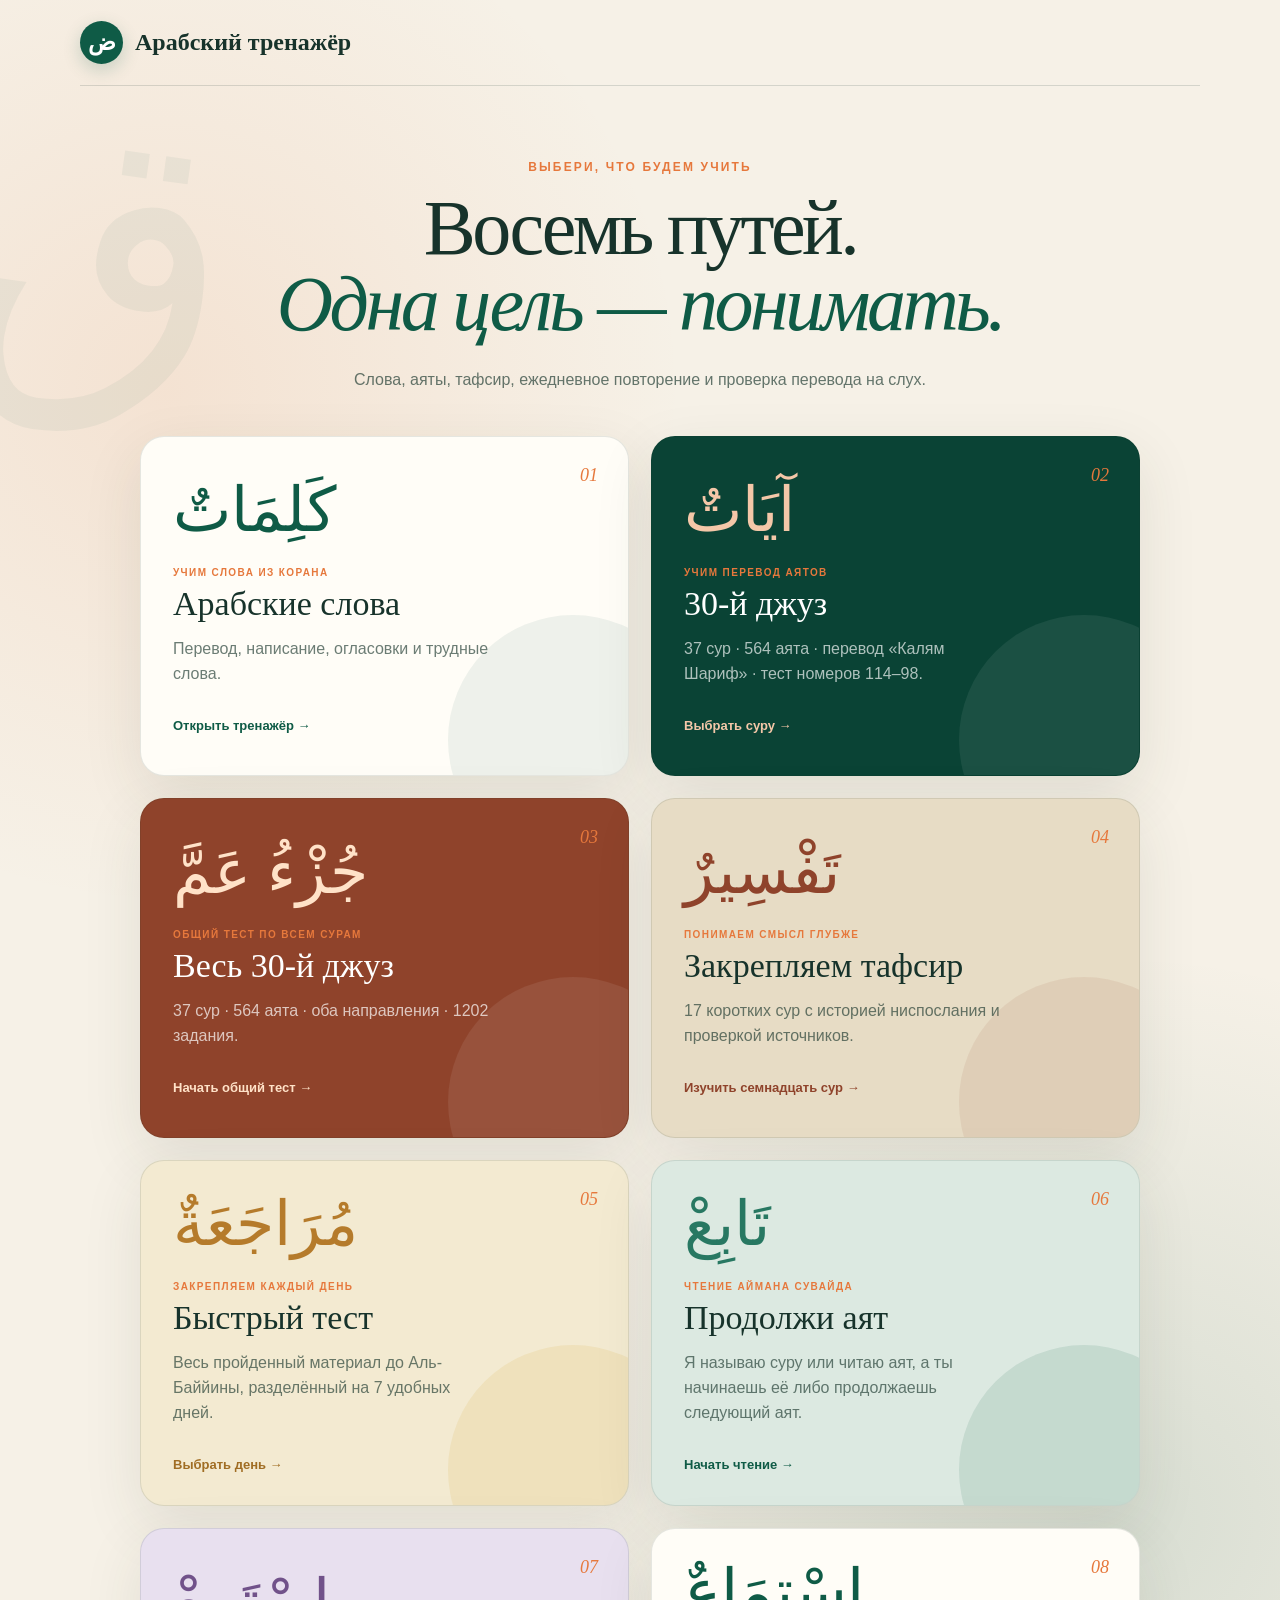
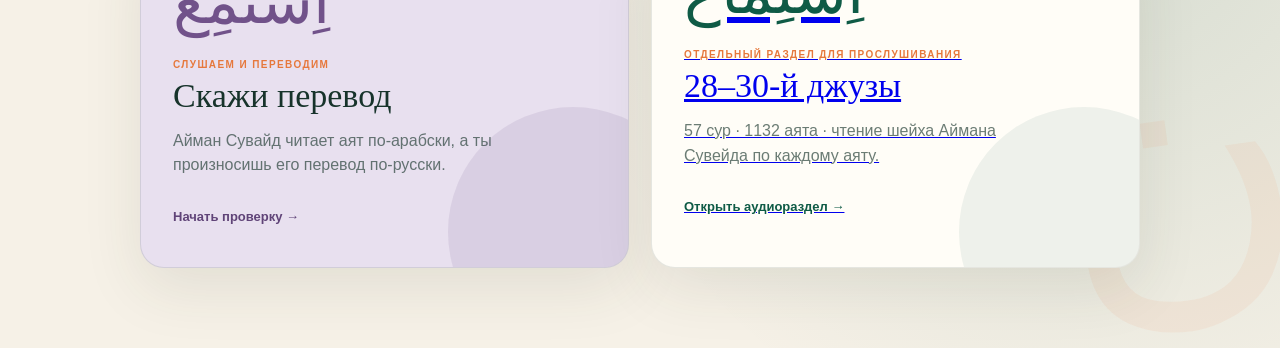
==== commit 08ca8c43: "Добавить вход в аудиораздел" ====
--- a/index.html
+++ b/index.html
@@ -13,7 +13,7 @@
   <meta property="og:url" content="https://yusyfyunus.github.io/arabic-words-game/">
   <meta property="og:image" content="https://yusyfyunus.github.io/arabic-words-game/og.png">
   <title>Арабский тренажёр</title>
-  <link rel="stylesheet" href="style.css?v=20261007-50">
+  <link rel="stylesheet" href="style.css?v=20261008-51">
 </head>
 <body>
   <main class="portal-shell" id="portal-home">
@@ -24,7 +24,7 @@
     </header>
     <section class="portal-hero">
       <p class="eyebrow">Выбери, что будем учить</p>
-      <h1>Семь путей.<br><em>Одна цель — понимать.</em></h1>
+      <h1>Восемь путей.<br><em>Одна цель — понимать.</em></h1>
       <p>Слова, аяты, тафсир, ежедневное повторение и проверка перевода на слух.</p>
     </section>
     <section class="project-choice-grid">
@@ -63,6 +63,11 @@
         <small>Слушаем и переводим</small><strong>Скажи перевод</strong>
         <p>Айман Сувайд читает аят по-арабски, а ты произносишь его перевод по-русски.</p><i>Начать проверку →</i>
       </button>
+      <a class="project-choice recitation-choice" href="juz-audio/">
+        <span class="project-number">08</span><span class="project-arabic" lang="ar" dir="rtl">اِسْتِمَاعٌ</span>
+        <small>Отдельный раздел для прослушивания</small><strong>28–30-й джузы</strong>
+        <p>57 сур · 1132 аята · чтение шейха Аймана Сувейда по каждому аяту.</p><i>Открыть аудиораздел →</i>
+      </a>
     </section>
   </main>
 
@@ -75,7 +80,7 @@
       <button class="dictionary-button" id="open-dictionary"><span aria-hidden="true">☰</span> Все слова</button>
     </header>
     <section class="hero" id="game">
-      <p class="eyebrow">10 уроков · 180 слов · твой личный тренажёр</p>
+      <p class="eyebrow">10 уроков · 160 слов · твой личный тренажёр</p>
       <h1>Запомни слово.<br><em>Узнай его с первого взгляда.</em></h1>
       <p class="intro">Короткие раунды на перевод и написание — по словам с твоих фотографий.</p>
     </section>
@@ -90,8 +95,8 @@
         <button id="scope-lesson7"><span>Седьмой урок</span><strong>Урок 7</strong><small>11 слов</small></button>
         <button id="scope-lesson8"><span>Восьмой урок</span><strong>Урок 8 · Аль-Адият</strong><small>11 слов</small></button>
         <button id="scope-lesson9"><span>Девятый урок</span><strong>Урок 9 · Аз-Зильзаля</strong><small>8 слов</small></button>
-        <button id="scope-lesson10"><span>Десятый урок</span><strong>Урок 10 · Аль-Баййина</strong><small>30 слов</small></button>
-        <button id="scope-all"><span>Общий повтор</span><strong>Повторить всё</strong><small>180 слов пройдено</small></button>
+        <button id="scope-lesson10"><span>Десятый урок</span><strong>Урок 10 · Аль-Баййина</strong><small>10 слов</small></button>
+        <button id="scope-all"><span>Общий повтор</span><strong>Повторить всё</strong><small>160 слов пройдено</small></button>
         <button id="scope-hard"><span>Личный тест</span><strong>Трудные слова</strong><small id="scope-hard-count">0 выбрано</small></button>
       </div>
       <div class="mode-switch" aria-label="Режим игры">
@@ -328,19 +333,19 @@
     <footer class="ayah-source">Краткие объяснения составлены по материалам <a href="https://azan.ru/tafsir" target="_blank" rel="noopener">тафсира Azan.ru</a>. Для подробного изучения переходи к полному тексту источника.</footer>
   </main>
   <script src="juz30-data.js"></script>
-  <script src="game.js?v=20261007-50"></script>
-  <script src="ayah-game.js?v=20261007-50"></script>
-  <script src="daily-game.js?v=20261007-50"></script>
-  <script src="continue-game.js?v=20261007-50"></script>
-  <script src="listen-game.js?v=20261007-50"></script>
-  <script src="tafsir-game.js?v=20261007-50"></script>
+  <script src="game.js?v=20261008-51"></script>
+  <script src="ayah-game.js?v=20261008-51"></script>
+  <script src="daily-game.js?v=20261008-51"></script>
+  <script src="continue-game.js?v=20261008-51"></script>
+  <script src="listen-game.js?v=20261008-51"></script>
+  <script src="tafsir-game.js?v=20261008-51"></script>
   <script>
     if ("serviceWorker" in navigator && location.protocol === "https:") {
       let reloadingForUpdate = false;
       navigator.serviceWorker.addEventListener("controllerchange", () => {
-        if (reloadingForUpdate || sessionStorage.getItem("kalimat-sw-20261007-50")) return;
+        if (reloadingForUpdate || sessionStorage.getItem("kalimat-sw-20261008-51")) return;
         reloadingForUpdate = true;
-        sessionStorage.setItem("kalimat-sw-20261007-50", "1");
+        sessionStorage.setItem("kalimat-sw-20261008-51", "1");
         location.reload();
       });
       navigator.serviceWorker.register("./sw.js")
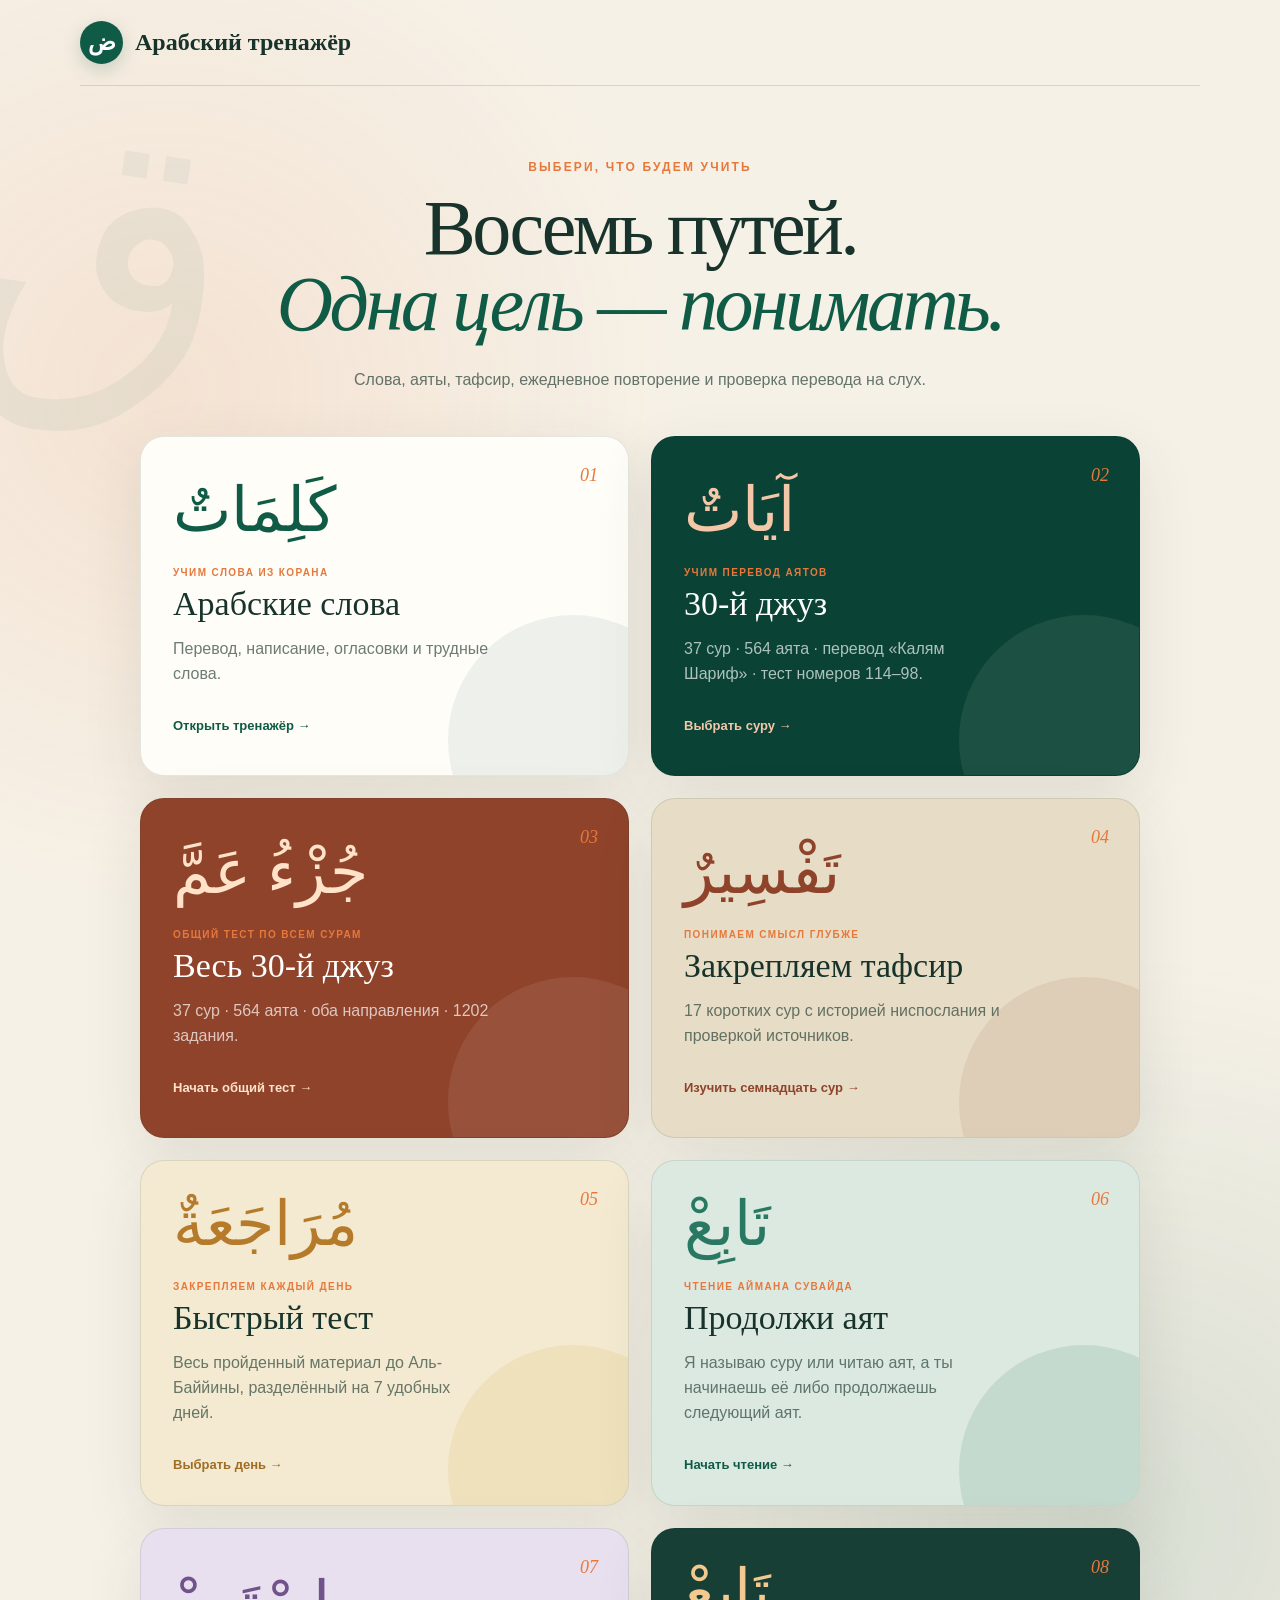
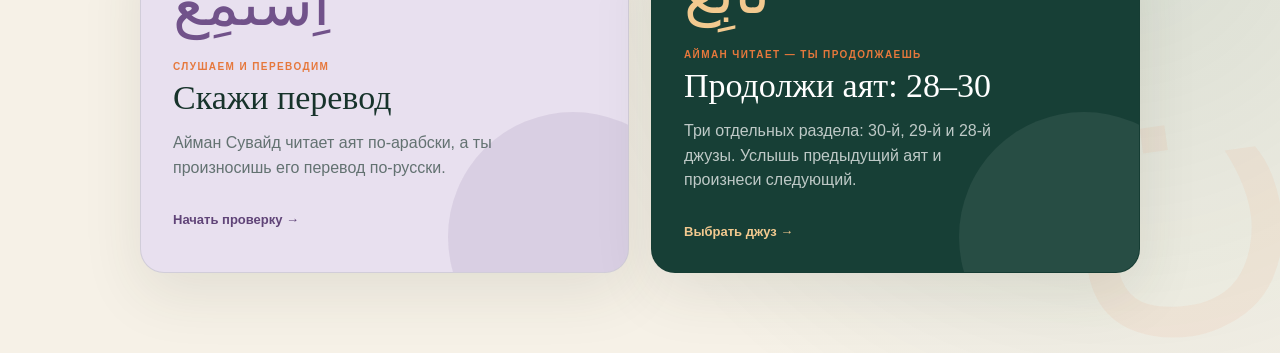
==== commit 37e0475b: "Обновить раздел продолжения аятов 28–30" ====
--- a/index.html
+++ b/index.html
@@ -64,9 +64,9 @@
         <p>Айман Сувайд читает аят по-арабски, а ты произносишь его перевод по-русски.</p><i>Начать проверку →</i>
       </button>
       <a class="project-choice recitation-choice" href="juz-audio/">
-        <span class="project-number">08</span><span class="project-arabic" lang="ar" dir="rtl">اِسْتِمَاعٌ</span>
-        <small>Отдельный раздел для прослушивания</small><strong>28–30-й джузы</strong>
-        <p>57 сур · 1132 аята · чтение шейха Аймана Сувейда по каждому аяту.</p><i>Открыть аудиораздел →</i>
+        <span class="project-number">08</span><span class="project-arabic" lang="ar" dir="rtl">تَابِعْ</span>
+        <small>Айман читает — ты продолжаешь</small><strong>Продолжи аят: 28–30</strong>
+        <p>Три отдельных раздела: 30-й, 29-й и 28-й джузы. Услышь предыдущий аят и произнеси следующий.</p><i>Выбрать джуз →</i>
       </a>
     </section>
   </main>
--- a/style.css
+++ b/style.css
@@ -705,6 +705,11 @@
 .listen-choice::after { background: rgba(92,64,120,.10); }
 .listen-choice .project-arabic { color: #71528a; }
 .listen-choice i { color: #604478; }
+.recitation-choice { display: block; background: #173f36; color: white; text-decoration: none; }
+.recitation-choice::after { background: rgba(255,255,255,.07); }
+.recitation-choice .project-arabic { color: #f2c98f; }
+.recitation-choice p { color: rgba(255,255,255,.72); }
+.recitation-choice i { color: #f2c98f; }
 .back-project { border: 0; background: transparent; color: var(--forest); cursor: pointer; font-size: 12px; font-weight: 850; }
 .page-shell .topbar { display: grid; grid-template-columns: 1fr auto 1fr; gap: 15px; }
 .page-shell .topbar .back-project { justify-self: start; }
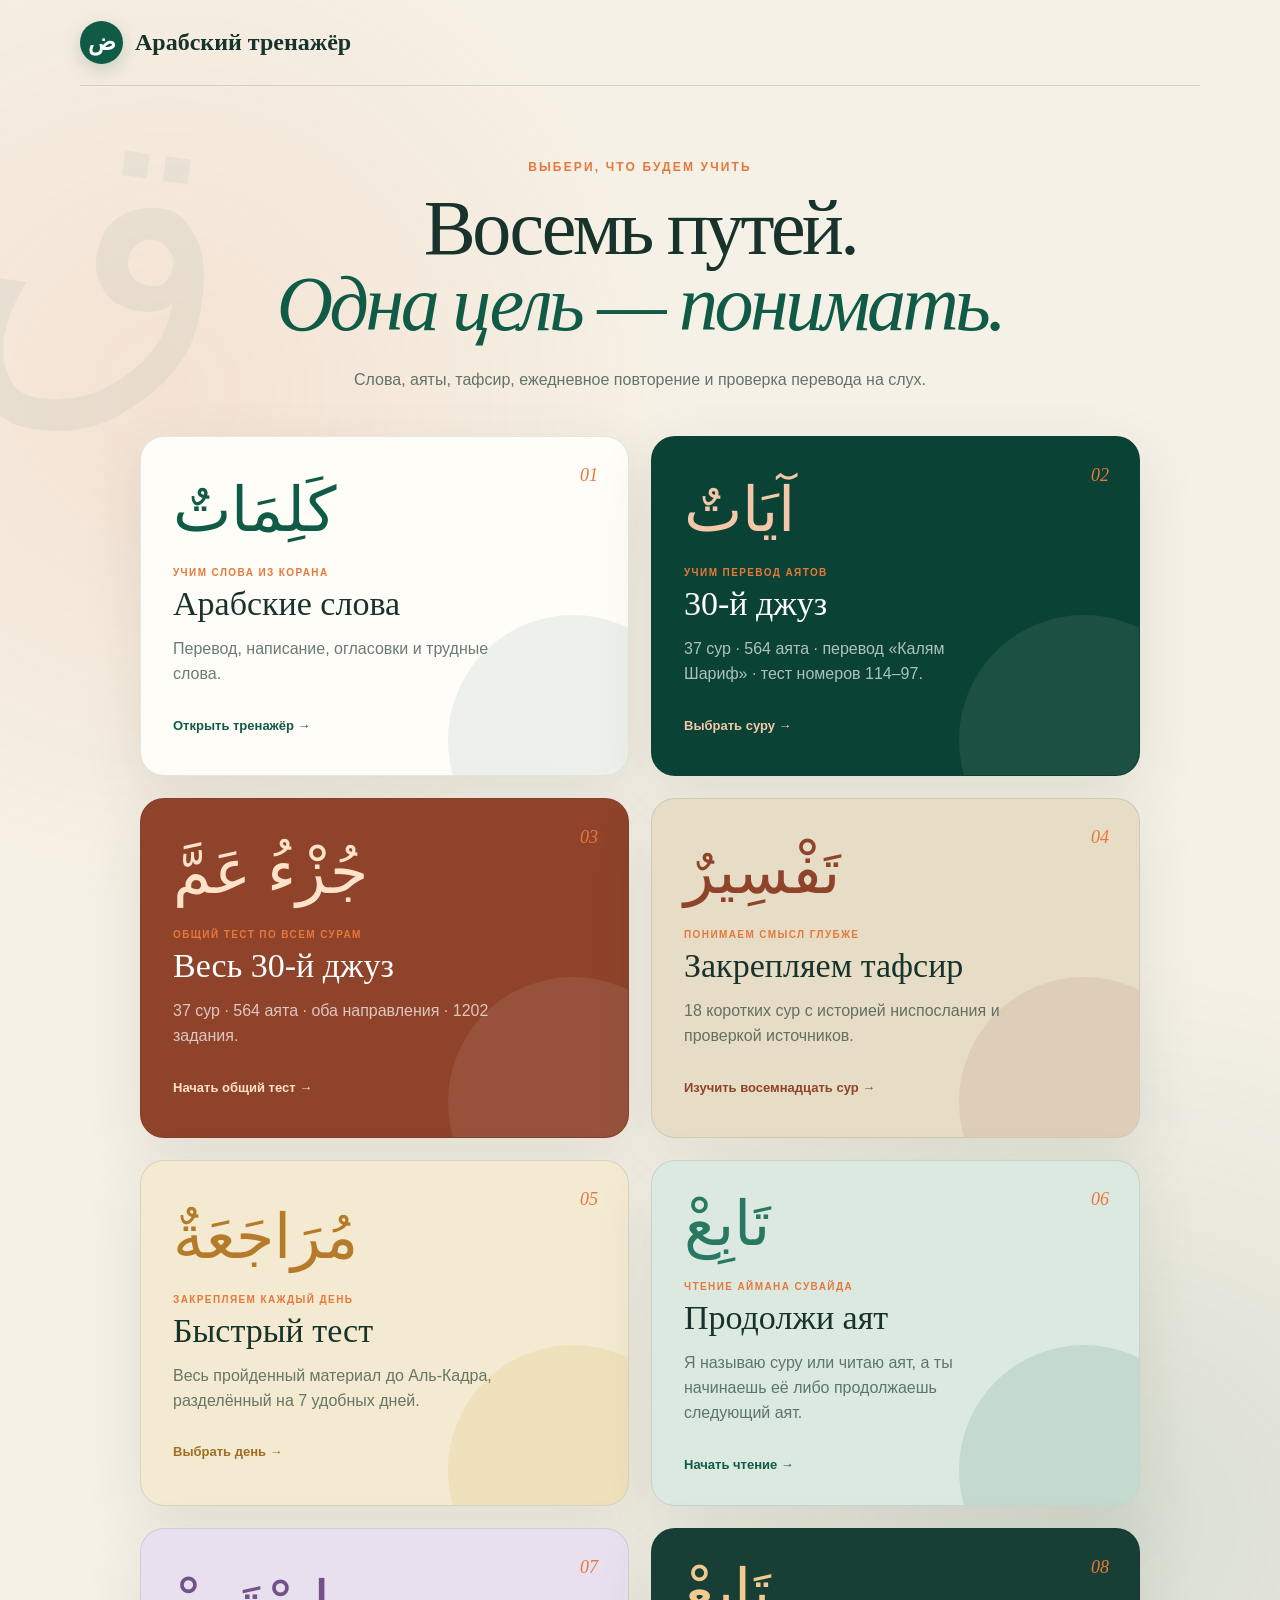
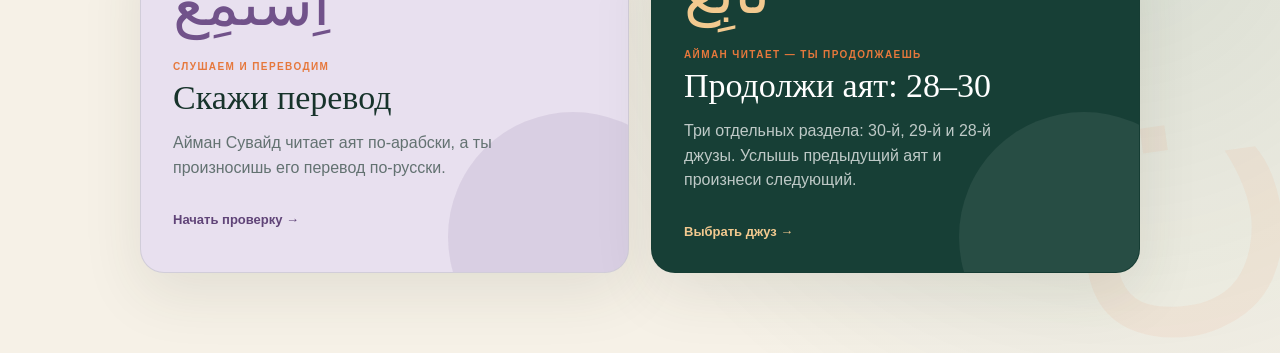
==== commit ab648838: "Добавить суру Аль-Кадр во все разделы" ====
--- a/index.html
+++ b/index.html
@@ -36,7 +36,7 @@
       <button class="project-choice ayahs-choice" data-open-project="ayahs">
         <span class="project-number">02</span><span class="project-arabic" lang="ar" dir="rtl">آيَاتٌ</span>
         <small>Учим перевод аятов</small><strong>30-й джуз</strong>
-        <p>37 сур · 564 аята · перевод «Калям Шариф» · тест номеров 114–98.</p><i>Выбрать суру →</i>
+        <p>37 сур · 564 аята · перевод «Калям Шариф» · тест номеров 114–97.</p><i>Выбрать суру →</i>
       </button>
       <button class="project-choice full-juz-choice" data-open-project="full-juz">
         <span class="project-number">03</span><span class="project-arabic" lang="ar" dir="rtl">جُزْءُ عَمَّ</span>
@@ -46,12 +46,12 @@
       <button class="project-choice tafsir-choice" data-open-project="tafsir">
         <span class="project-number">04</span><span class="project-arabic" lang="ar" dir="rtl">تَفْسِيرٌ</span>
         <small>Понимаем смысл глубже</small><strong>Закрепляем тафсир</strong>
-        <p>17 коротких сур с историей ниспослания и проверкой источников.</p><i>Изучить семнадцать сур →</i>
+        <p>18 коротких сур с историей ниспослания и проверкой источников.</p><i>Изучить восемнадцать сур →</i>
       </button>
       <button class="project-choice daily-choice" data-open-project="daily">
         <span class="project-number">05</span><span class="project-arabic" lang="ar" dir="rtl">مُرَاجَعَةٌ</span>
         <small>Закрепляем каждый день</small><strong>Быстрый тест</strong>
-        <p>Весь пройденный материал до Аль-Баййины, разделённый на 7 удобных дней.</p><i>Выбрать день →</i>
+        <p>Весь пройденный материал до Аль-Кадра, разделённый на 7 удобных дней.</p><i>Выбрать день →</i>
       </button>
       <button class="project-choice continue-choice" data-open-project="continue">
         <span class="project-number">06</span><span class="project-arabic" lang="ar" dir="rtl">تَابِعْ</span>
@@ -80,7 +80,7 @@
       <button class="dictionary-button" id="open-dictionary"><span aria-hidden="true">☰</span> Все слова</button>
     </header>
     <section class="hero" id="game">
-      <p class="eyebrow">10 уроков · 160 слов · твой личный тренажёр</p>
+      <p class="eyebrow">11 уроков · 166 слов · твой личный тренажёр</p>
       <h1>Запомни слово.<br><em>Узнай его с первого взгляда.</em></h1>
       <p class="intro">Короткие раунды на перевод и написание — по словам с твоих фотографий.</p>
     </section>
@@ -96,7 +96,8 @@
         <button id="scope-lesson8"><span>Восьмой урок</span><strong>Урок 8 · Аль-Адият</strong><small>11 слов</small></button>
         <button id="scope-lesson9"><span>Девятый урок</span><strong>Урок 9 · Аз-Зильзаля</strong><small>8 слов</small></button>
         <button id="scope-lesson10"><span>Десятый урок</span><strong>Урок 10 · Аль-Баййина</strong><small>10 слов</small></button>
-        <button id="scope-all"><span>Общий повтор</span><strong>Повторить всё</strong><small>160 слов пройдено</small></button>
+        <button id="scope-lesson11"><span>Одиннадцатый урок</span><strong>Урок 11 · Аль-Кадр</strong><small>6 слов</small></button>
+        <button id="scope-all"><span>Общий повтор</span><strong>Повторить всё</strong><small>166 слов пройдено</small></button>
         <button id="scope-hard"><span>Личный тест</span><strong>Трудные слова</strong><small id="scope-hard-count">0 выбрано</small></button>
       </div>
       <div class="mode-switch" aria-label="Режим игры">
@@ -160,9 +161,9 @@
           <div class="sticky-start"><div><small>В тесте</small><strong id="custom-start-label">Выбери хотя бы одну суру</strong></div><button id="start-custom-test" disabled>Начать тест</button></div>
         </div>
         <div id="surah-facts-panel" hidden>
-          <div class="ayah-setup-heading"><div><p class="eyebrow">17 сур · 114–98</p><h2>Номер и аяты одним вопросом</h2></div><p>В каждом вопросе сразу выбери номер суры и количество аятов.</p></div>
+          <div class="ayah-setup-heading"><div><p class="eyebrow">18 сур · 114–97</p><h2>Номер и аяты одним вопросом</h2></div><p>В каждом вопросе сразу выбери номер суры и количество аятов.</p></div>
           <div class="surah-grid" id="surah-facts-grid"></div>
-          <div class="sticky-start"><div><small>В тесте</small><strong>17 заданий · суры 114–98</strong></div><button id="start-surah-facts-test">Начать тест</button></div>
+          <div class="sticky-start"><div><small>В тесте</small><strong>18 заданий · суры 114–97</strong></div><button id="start-surah-facts-test">Начать тест</button></div>
         </div>
       </div>
       <div id="ayah-test" hidden>
@@ -185,7 +186,7 @@
       <span class="juz-pill">7 дней</span>
     </header>
     <section class="daily-hero" id="daily-start">
-      <p class="eyebrow">Ежедневное закрепление · до Аль-Баййины</p>
+      <p class="eyebrow">Ежедневное закрепление · до Аль-Кадра</p>
       <h1>Немного каждый день.<br><em>Всё запомнится.</em></h1>
       <p>Слова, перевод аятов и номер суры с количеством аятов — в коротких смешанных тестах.</p>
     </section>
@@ -207,7 +208,7 @@
       </div>
       <div id="daily-result" hidden></div>
     </section>
-    <footer class="ayah-source">Материал: слова из уроков 1–10 и перевод смыслов «Калям Шариф» для сур 114–98.</footer>
+    <footer class="ayah-source">Материал: слова из уроков 1–11 и перевод смыслов «Калям Шариф» для сур 114–97.</footer>
   </main>
 
   <main class="continue-shell" id="continue-app" hidden>
@@ -217,7 +218,7 @@
       <span class="juz-pill">На слух</span>
     </header>
     <section class="continue-hero" id="continue-start">
-      <p class="eyebrow">Повторение на слух · суры 114–98</p>
+      <p class="eyebrow">Повторение на слух · суры 114–97</p>
       <h1>Я называю суру или читаю аят.<br><em>Ты начинаешь или продолжаешь.</em></h1>
       <p>Для первого аята приложение называет суру. Для остальных читает предыдущий аят — затем проверяет твой ответ по словам.</p>
     </section>
@@ -231,9 +232,9 @@
           <label><input type="checkbox" id="continue-auto-speak" checked> Произносить аят автоматически</label>
           <span>Разреши микрофон при начале занятия. Он останется готовым между аятами и выключится при выходе. После короткого сигнала начинай читать.</span>
         </div>
-        <p class="continue-compatibility">Каждый новый тест включает все 106 пройденных аятов и перемешивает их между всеми сурами: подряд одна сура не идёт, а задания внутри теста не повторяются. Аудио Аймана Сувайда хранится в сайте и работает без интернета. Во время ответа скажи «повтори аят», «подожди» или «продолжай» — запись повторится, отсчёт остановится или возобновится. Для проверки голосом открой сайт через localhost или HTTPS и разреши доступ к микрофону. Само распознавание речи может зависеть от поддержки браузера.</p>
+        <p class="continue-compatibility">Каждый новый тест включает все 111 пройденных аятов и перемешивает их между всеми сурами: подряд одна сура не идёт, а задания внутри теста не повторяются. Аудио Аймана Сувайда хранится в сайте и работает без интернета. Во время ответа скажи «повтори аят», «подожди» или «продолжай» — запись повторится, отсчёт остановится или возобновится. Для проверки голосом открой сайт через localhost или HTTPS и разреши доступ к микрофону. Само распознавание речи может зависеть от поддержки браузера.</p>
         <p class="continue-origin-notice" id="continue-origin-notice" hidden>Сейчас открыт отдельный файл. Для голосовой проверки на iPhone открой <a href="https://yusyfyunus.github.io/arabic-words-game/">публичную HTTPS-версию</a>. В Safari выбери «аА» → «Настройки веб-сайта» → «Микрофон» → «Разрешить».</p>
-        <div class="continue-start-row"><strong>106 аятов · все суры 114–98</strong><button id="start-continue-test">Начать занятие →</button></div>
+        <div class="continue-start-row"><strong>111 аятов · все суры 114–97</strong><button id="start-continue-test">Начать занятие →</button></div>
         <p class="continue-permission-status" id="continue-permission-status">На iPhone разреши микрофон один раз при начале занятия. Затем Safari будет сам слушать и проверять каждый ответ.</p>
       </div>
       <div id="continue-test" hidden>
@@ -246,17 +247,17 @@
       </div>
       <div id="continue-result" hidden></div>
     </section>
-    <footer class="ayah-source">Материал: все 106 аятов сур 114–98. Первый аят проверяется по команде «Начни суру», остальные — как продолжение. Чтение аятов: Айман Сувайд.</footer>
+    <footer class="ayah-source">Материал: все 111 аятов сур 114–97. Первый аят проверяется по команде «Начни суру», остальные — как продолжение. Чтение аятов: Айман Сувайд.</footer>
   </main>
 
   <main class="listen-shell" id="listen-app" hidden>
     <header class="topbar listen-topbar">
       <button class="back-project" data-open-project="home">← Разделы</button>
       <a class="brand" href="#listen-start"><span class="brand-mark listen-mark">س</span><span>Скажи перевод</span></a>
-      <span class="juz-pill">106 аятов</span>
+      <span class="juz-pill">111 аятов</span>
     </header>
     <section class="listen-hero" id="listen-start">
-      <p class="eyebrow">Слушаем и переводим · суры 114–98</p>
+      <p class="eyebrow">Слушаем и переводим · суры 114–97</p>
       <h1>Слушай аят.<br><em>Скажи его перевод.</em></h1>
       <p>Айман Сувайд читает по-арабски, затем микрофон слушает твой перевод и проверяет его по смысловым словам.</p>
     </section>
@@ -267,19 +268,19 @@
           <p>Можно отвечать по порядку или перемешать все аяты между сурами. На каждый ответ даётся одна минута.</p>
         </div>
         <div class="listen-settings">
-          <label><input type="radio" name="listen-order" value="ordered" checked> По порядку: от «Ан-Нас» до «Аль-Баййины»</label>
+          <label><input type="radio" name="listen-order" value="ordered" checked> По порядку: от «Ан-Нас» до «Аль-Кадра»</label>
           <label><input type="radio" name="listen-order" value="random"> Вразброс: аяты из разных сур</label>
           <label><input type="checkbox" id="listen-auto-next" checked> Автоматически переходить к следующему аяту</label>
           <span>На iPhone нажми «Начать проверку» и разреши микрофон один раз. После каждого аята Safari сам будет слушать русский перевод и проверять его.</span>
         </div>
         <p class="listen-origin-notice" id="listen-origin-notice" hidden>Сейчас открыт отдельный файл. Голосовая проверка на iPhone работает в <a href="https://yusyfyunus.github.io/arabic-words-game/">публичной HTTPS-версии</a>. В Safari открой «аА» → «Настройки веб-сайта» → «Микрофон» → «Разрешить».</p>
-        <div class="listen-start-row"><strong>106 аятов · 17 сур</strong><button id="start-listen-session">Начать проверку →</button></div>
+        <div class="listen-start-row"><strong>111 аятов · 18 сур</strong><button id="start-listen-session">Начать проверку →</button></div>
         <p class="listen-permission-status" id="listen-permission-status">Микрофон включится один раз при начале занятия и выключится при выходе из голосового раздела.</p>
       </div>
       <div id="listen-player" hidden>
         <div class="listen-player-head">
           <button id="exit-listen-session">← К настройкам</button>
-          <div><span id="listen-progress-label">Аят 1 из 106</span><strong id="listen-surah-label">Ан-Нас · 1</strong></div>
+          <div><span id="listen-progress-label">Аят 1 из 111</span><strong id="listen-surah-label">Ан-Нас · 1</strong></div>
           <div class="progress-track"><span id="listen-progress-bar"></span></div>
         </div>
         <div class="listen-content">
@@ -304,14 +305,14 @@
       </div>
       <div id="listen-result" hidden></div>
     </section>
-    <footer class="ayah-source">Все 106 аятов сур 114–98. Арабское чтение: Айман Сувайд. Ответ ученицы проверяется по переводу смыслов «Калям Шариф», ДУМ Республики Татарстан.</footer>
+    <footer class="ayah-source">Все 111 аятов сур 114–97. Арабское чтение: Айман Сувайд. Ответ ученицы проверяется по переводу смыслов «Калям Шариф», ДУМ Республики Татарстан.</footer>
   </main>
 
   <main class="tafsir-shell" id="tafsir-app" hidden>
     <header class="topbar tafsir-topbar">
       <button class="back-project" data-open-project="home">← Разделы</button>
       <a class="brand" href="#tafsir-start"><span class="brand-mark tafsir-mark">ت</span><span>Закрепляем тафсир</span></a>
-      <span class="juz-pill">17 сур</span>
+      <span class="juz-pill">18 сур</span>
     </header>
     <section class="tafsir-hero" id="tafsir-start">
       <p class="eyebrow">Краткий смысл · проверка понимания</p>
@@ -322,7 +323,7 @@
       <div id="tafsir-setup">
         <div class="tafsir-setup-heading">
           <div><p class="eyebrow">Пробный раздел</p><h2>Выбери суру</h2></div>
-          <p>Семнадцать коротких сур: история ниспослания, степень достоверности, главные аяты и скрытые варианты в тесте.</p>
+          <p>Восемнадцать коротких сур: история ниспослания, степень достоверности, главные аяты и скрытые варианты в тесте.</p>
         </div>
         <div class="tafsir-surah-grid" id="tafsir-surah-grid"></div>
       </div>
@@ -333,19 +334,19 @@
     <footer class="ayah-source">Краткие объяснения составлены по материалам <a href="https://azan.ru/tafsir" target="_blank" rel="noopener">тафсира Azan.ru</a>. Для подробного изучения переходи к полному тексту источника.</footer>
   </main>
   <script src="juz30-data.js"></script>
-  <script src="game.js?v=20261008-51"></script>
-  <script src="ayah-game.js?v=20261008-51"></script>
-  <script src="daily-game.js?v=20261008-51"></script>
-  <script src="continue-game.js?v=20261008-51"></script>
-  <script src="listen-game.js?v=20261008-51"></script>
-  <script src="tafsir-game.js?v=20261008-51"></script>
+  <script src="game.js?v=20261020-53"></script>
+  <script src="ayah-game.js?v=20261020-53"></script>
+  <script src="daily-game.js?v=20261020-53"></script>
+  <script src="continue-game.js?v=20261020-53"></script>
+  <script src="listen-game.js?v=20261020-53"></script>
+  <script src="tafsir-game.js?v=20261020-53"></script>
   <script>
     if ("serviceWorker" in navigator && location.protocol === "https:") {
       let reloadingForUpdate = false;
       navigator.serviceWorker.addEventListener("controllerchange", () => {
-        if (reloadingForUpdate || sessionStorage.getItem("kalimat-sw-20261008-51")) return;
+        if (reloadingForUpdate || sessionStorage.getItem("kalimat-sw-20261020-53")) return;
         reloadingForUpdate = true;
-        sessionStorage.setItem("kalimat-sw-20261008-51", "1");
+        sessionStorage.setItem("kalimat-sw-20261020-53", "1");
         location.reload();
       });
       navigator.serviceWorker.register("./sw.js")
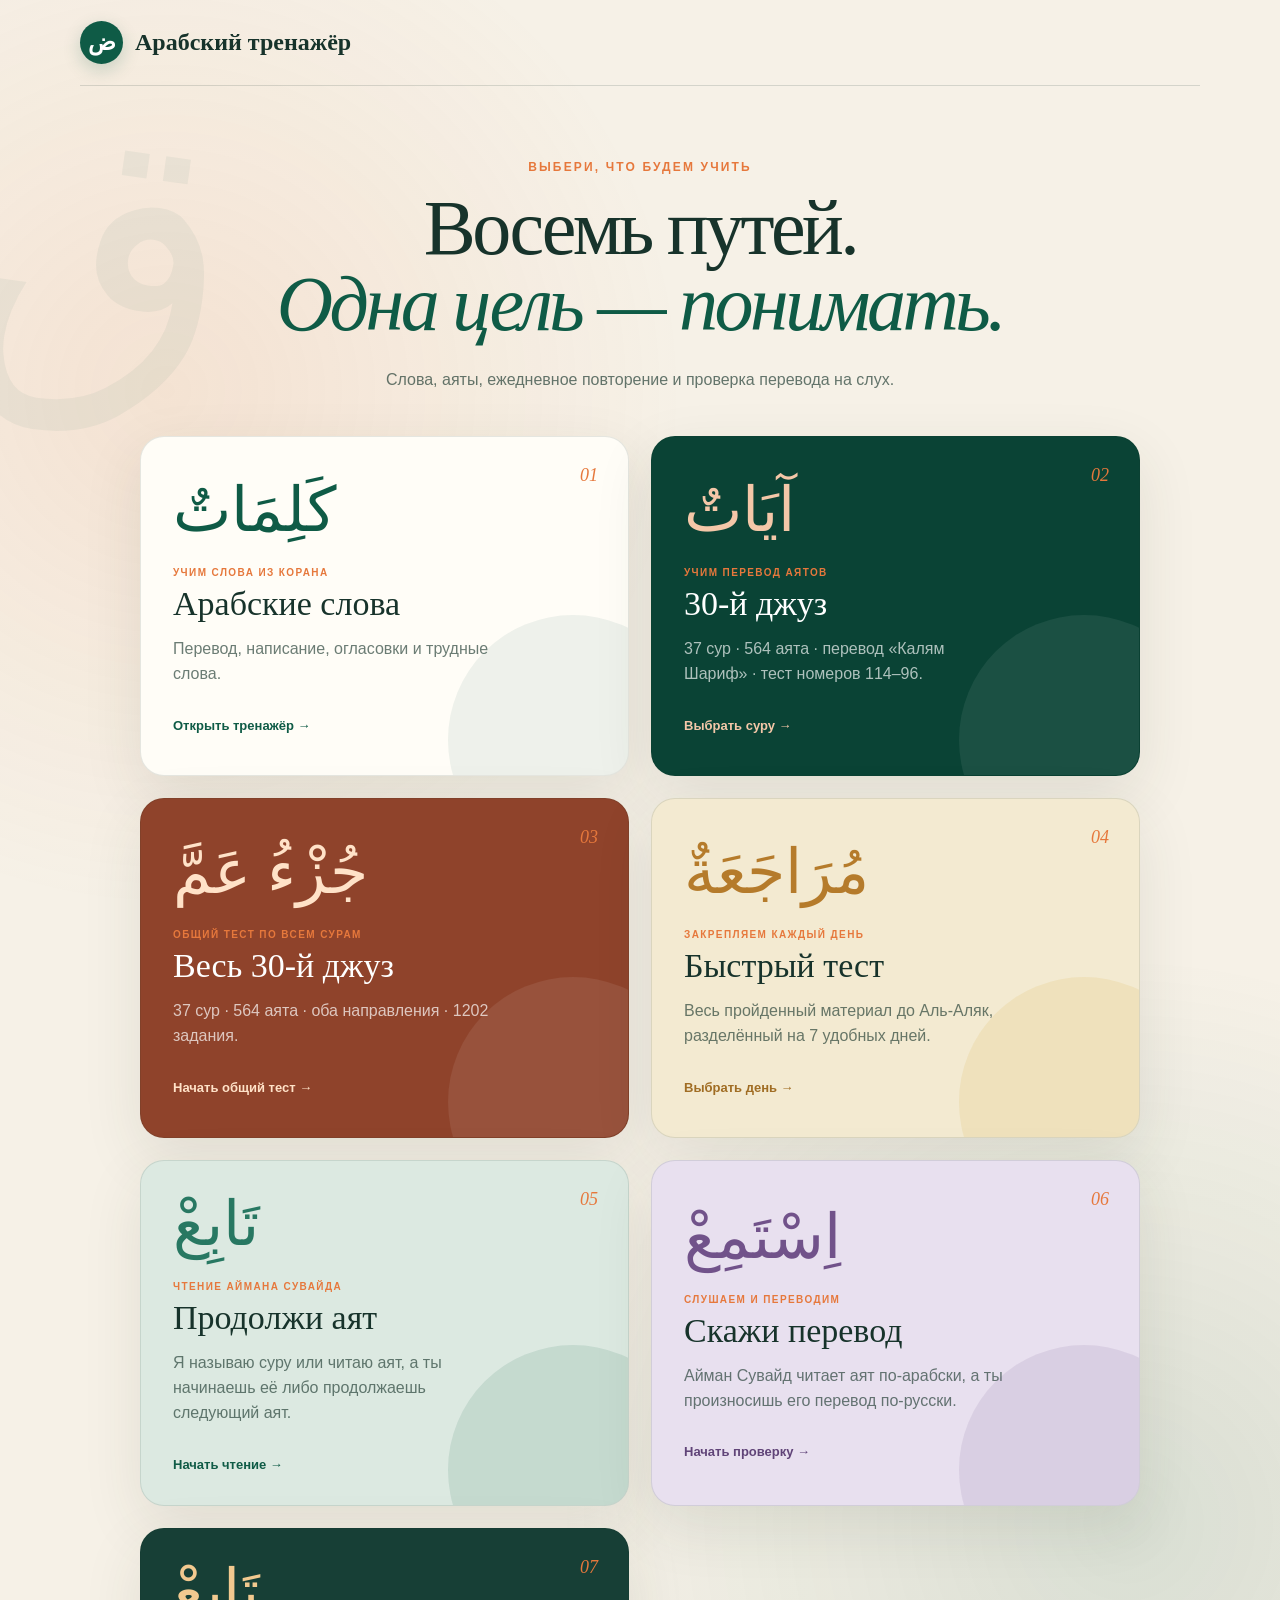
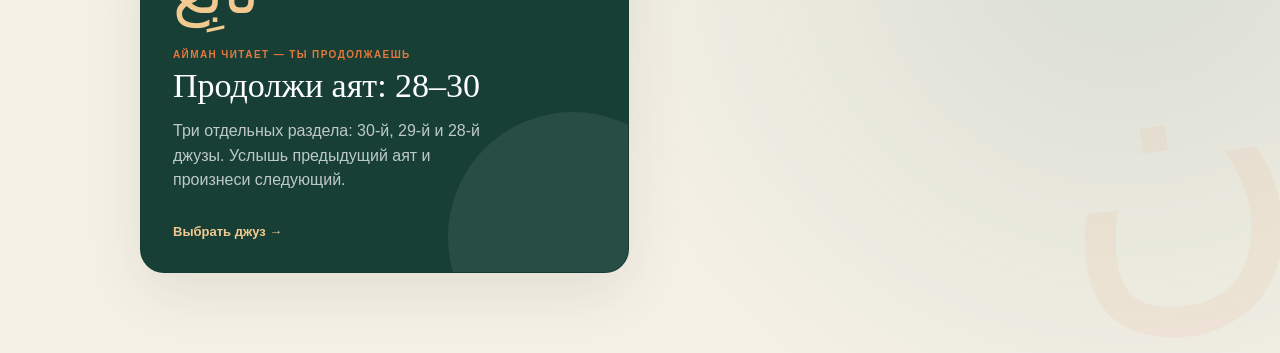
==== commit ffe15995: "Добавить суру Аль-Аляк в публичную версию" ====
--- a/index.html
+++ b/index.html
@@ -25,7 +25,7 @@
     <section class="portal-hero">
       <p class="eyebrow">Выбери, что будем учить</p>
       <h1>Восемь путей.<br><em>Одна цель — понимать.</em></h1>
-      <p>Слова, аяты, тафсир, ежедневное повторение и проверка перевода на слух.</p>
+      <p>Слова, аяты, ежедневное повторение и проверка перевода на слух.</p>
     </section>
     <section class="project-choice-grid">
       <button class="project-choice words-choice" data-open-project="words">
@@ -36,35 +36,30 @@
       <button class="project-choice ayahs-choice" data-open-project="ayahs">
         <span class="project-number">02</span><span class="project-arabic" lang="ar" dir="rtl">آيَاتٌ</span>
         <small>Учим перевод аятов</small><strong>30-й джуз</strong>
-        <p>37 сур · 564 аята · перевод «Калям Шариф» · тест номеров 114–97.</p><i>Выбрать суру →</i>
+        <p>37 сур · 564 аята · перевод «Калям Шариф» · тест номеров 114–96.</p><i>Выбрать суру →</i>
       </button>
       <button class="project-choice full-juz-choice" data-open-project="full-juz">
         <span class="project-number">03</span><span class="project-arabic" lang="ar" dir="rtl">جُزْءُ عَمَّ</span>
         <small>Общий тест по всем сурам</small><strong>Весь 30-й джуз</strong>
         <p>37 сур · 564 аята · оба направления · 1202 задания.</p><i>Начать общий тест →</i>
       </button>
-      <button class="project-choice tafsir-choice" data-open-project="tafsir">
-        <span class="project-number">04</span><span class="project-arabic" lang="ar" dir="rtl">تَفْسِيرٌ</span>
-        <small>Понимаем смысл глубже</small><strong>Закрепляем тафсир</strong>
-        <p>18 коротких сур с историей ниспослания и проверкой источников.</p><i>Изучить восемнадцать сур →</i>
-      </button>
       <button class="project-choice daily-choice" data-open-project="daily">
-        <span class="project-number">05</span><span class="project-arabic" lang="ar" dir="rtl">مُرَاجَعَةٌ</span>
+        <span class="project-number">04</span><span class="project-arabic" lang="ar" dir="rtl">مُرَاجَعَةٌ</span>
         <small>Закрепляем каждый день</small><strong>Быстрый тест</strong>
-        <p>Весь пройденный материал до Аль-Кадра, разделённый на 7 удобных дней.</p><i>Выбрать день →</i>
+        <p>Весь пройденный материал до Аль-Аляк, разделённый на 7 удобных дней.</p><i>Выбрать день →</i>
       </button>
       <button class="project-choice continue-choice" data-open-project="continue">
-        <span class="project-number">06</span><span class="project-arabic" lang="ar" dir="rtl">تَابِعْ</span>
+        <span class="project-number">05</span><span class="project-arabic" lang="ar" dir="rtl">تَابِعْ</span>
         <small>Чтение Аймана Сувайда</small><strong>Продолжи аят</strong>
         <p>Я называю суру или читаю аят, а ты начинаешь её либо продолжаешь следующий аят.</p><i>Начать чтение →</i>
       </button>
       <button class="project-choice listen-choice" data-open-project="listen">
-        <span class="project-number">07</span><span class="project-arabic" lang="ar" dir="rtl">اِسْتَمِعْ</span>
+        <span class="project-number">06</span><span class="project-arabic" lang="ar" dir="rtl">اِسْتَمِعْ</span>
         <small>Слушаем и переводим</small><strong>Скажи перевод</strong>
         <p>Айман Сувайд читает аят по-арабски, а ты произносишь его перевод по-русски.</p><i>Начать проверку →</i>
       </button>
       <a class="project-choice recitation-choice" href="juz-audio/">
-        <span class="project-number">08</span><span class="project-arabic" lang="ar" dir="rtl">تَابِعْ</span>
+        <span class="project-number">07</span><span class="project-arabic" lang="ar" dir="rtl">تَابِعْ</span>
         <small>Айман читает — ты продолжаешь</small><strong>Продолжи аят: 28–30</strong>
         <p>Три отдельных раздела: 30-й, 29-й и 28-й джузы. Услышь предыдущий аят и произнеси следующий.</p><i>Выбрать джуз →</i>
       </a>
@@ -80,7 +75,7 @@
       <button class="dictionary-button" id="open-dictionary"><span aria-hidden="true">☰</span> Все слова</button>
     </header>
     <section class="hero" id="game">
-      <p class="eyebrow">11 уроков · 166 слов · твой личный тренажёр</p>
+      <p class="eyebrow">12 уроков · 185 слов · твой личный тренажёр</p>
       <h1>Запомни слово.<br><em>Узнай его с первого взгляда.</em></h1>
       <p class="intro">Короткие раунды на перевод и написание — по словам с твоих фотографий.</p>
     </section>
@@ -97,7 +92,8 @@
         <button id="scope-lesson9"><span>Девятый урок</span><strong>Урок 9 · Аз-Зильзаля</strong><small>8 слов</small></button>
         <button id="scope-lesson10"><span>Десятый урок</span><strong>Урок 10 · Аль-Баййина</strong><small>10 слов</small></button>
         <button id="scope-lesson11"><span>Одиннадцатый урок</span><strong>Урок 11 · Аль-Кадр</strong><small>6 слов</small></button>
-        <button id="scope-all"><span>Общий повтор</span><strong>Повторить всё</strong><small>166 слов пройдено</small></button>
+        <button id="scope-lesson12"><span>Двенадцатый урок</span><strong>Урок 12 · Аль-Аляк</strong><small>19 слов</small></button>
+        <button id="scope-all"><span>Общий повтор</span><strong>Повторить всё</strong><small>185 слов пройдено</small></button>
         <button id="scope-hard"><span>Личный тест</span><strong>Трудные слова</strong><small id="scope-hard-count">0 выбрано</small></button>
       </div>
       <div class="mode-switch" aria-label="Режим игры">
@@ -161,9 +157,9 @@
           <div class="sticky-start"><div><small>В тесте</small><strong id="custom-start-label">Выбери хотя бы одну суру</strong></div><button id="start-custom-test" disabled>Начать тест</button></div>
         </div>
         <div id="surah-facts-panel" hidden>
-          <div class="ayah-setup-heading"><div><p class="eyebrow">18 сур · 114–97</p><h2>Номер и аяты одним вопросом</h2></div><p>В каждом вопросе сразу выбери номер суры и количество аятов.</p></div>
+          <div class="ayah-setup-heading"><div><p class="eyebrow">19 сур · 114–96</p><h2>Номер и аяты одним вопросом</h2></div><p>В каждом вопросе сразу выбери номер суры и количество аятов.</p></div>
           <div class="surah-grid" id="surah-facts-grid"></div>
-          <div class="sticky-start"><div><small>В тесте</small><strong>18 заданий · суры 114–97</strong></div><button id="start-surah-facts-test">Начать тест</button></div>
+          <div class="sticky-start"><div><small>В тесте</small><strong>19 заданий · суры 114–96</strong></div><button id="start-surah-facts-test">Начать тест</button></div>
         </div>
       </div>
       <div id="ayah-test" hidden>
@@ -186,7 +182,7 @@
       <span class="juz-pill">7 дней</span>
     </header>
     <section class="daily-hero" id="daily-start">
-      <p class="eyebrow">Ежедневное закрепление · до Аль-Кадра</p>
+      <p class="eyebrow">Ежедневное закрепление · до Аль-Аляк</p>
       <h1>Немного каждый день.<br><em>Всё запомнится.</em></h1>
       <p>Слова, перевод аятов и номер суры с количеством аятов — в коротких смешанных тестах.</p>
     </section>
@@ -208,7 +204,7 @@
       </div>
       <div id="daily-result" hidden></div>
     </section>
-    <footer class="ayah-source">Материал: слова из уроков 1–11 и перевод смыслов «Калям Шариф» для сур 114–97.</footer>
+    <footer class="ayah-source">Материал: слова из уроков 1–12 и перевод смыслов «Калям Шариф» для сур 114–96.</footer>
   </main>
 
   <main class="continue-shell" id="continue-app" hidden>
@@ -218,7 +214,7 @@
       <span class="juz-pill">На слух</span>
     </header>
     <section class="continue-hero" id="continue-start">
-      <p class="eyebrow">Повторение на слух · суры 114–97</p>
+      <p class="eyebrow">Повторение на слух · суры 114–96</p>
       <h1>Я называю суру или читаю аят.<br><em>Ты начинаешь или продолжаешь.</em></h1>
       <p>Для первого аята приложение называет суру. Для остальных читает предыдущий аят — затем проверяет твой ответ по словам.</p>
     </section>
@@ -232,9 +228,9 @@
           <label><input type="checkbox" id="continue-auto-speak" checked> Произносить аят автоматически</label>
           <span>Разреши микрофон при начале занятия. Он останется готовым между аятами и выключится при выходе. После короткого сигнала начинай читать.</span>
         </div>
-        <p class="continue-compatibility">Каждый новый тест включает все 111 пройденных аятов и перемешивает их между всеми сурами: подряд одна сура не идёт, а задания внутри теста не повторяются. Аудио Аймана Сувайда хранится в сайте и работает без интернета. Во время ответа скажи «повтори аят», «подожди» или «продолжай» — запись повторится, отсчёт остановится или возобновится. Для проверки голосом открой сайт через localhost или HTTPS и разреши доступ к микрофону. Само распознавание речи может зависеть от поддержки браузера.</p>
+        <p class="continue-compatibility">Каждый новый тест включает все 130 пройденных аятов и перемешивает их между всеми сурами: подряд одна сура не идёт, а задания внутри теста не повторяются. Аудио Аймана Сувайда хранится в сайте и работает без интернета. Во время ответа скажи «повтори аят», «подожди» или «продолжай» — запись повторится, отсчёт остановится или возобновится. Для проверки голосом открой сайт через localhost или HTTPS и разреши доступ к микрофону. Само распознавание речи может зависеть от поддержки браузера.</p>
         <p class="continue-origin-notice" id="continue-origin-notice" hidden>Сейчас открыт отдельный файл. Для голосовой проверки на iPhone открой <a href="https://yusyfyunus.github.io/arabic-words-game/">публичную HTTPS-версию</a>. В Safari выбери «аА» → «Настройки веб-сайта» → «Микрофон» → «Разрешить».</p>
-        <div class="continue-start-row"><strong>111 аятов · все суры 114–97</strong><button id="start-continue-test">Начать занятие →</button></div>
+        <div class="continue-start-row"><strong>130 аятов · все суры 114–96</strong><button id="start-continue-test">Начать занятие →</button></div>
         <p class="continue-permission-status" id="continue-permission-status">На iPhone разреши микрофон один раз при начале занятия. Затем Safari будет сам слушать и проверять каждый ответ.</p>
       </div>
       <div id="continue-test" hidden>
@@ -247,17 +243,17 @@
       </div>
       <div id="continue-result" hidden></div>
     </section>
-    <footer class="ayah-source">Материал: все 111 аятов сур 114–97. Первый аят проверяется по команде «Начни суру», остальные — как продолжение. Чтение аятов: Айман Сувайд.</footer>
+    <footer class="ayah-source">Материал: все 130 аятов сур 114–96. Первый аят проверяется по команде «Начни суру», остальные — как продолжение. Чтение аятов: Айман Сувайд.</footer>
   </main>
 
   <main class="listen-shell" id="listen-app" hidden>
     <header class="topbar listen-topbar">
       <button class="back-project" data-open-project="home">← Разделы</button>
       <a class="brand" href="#listen-start"><span class="brand-mark listen-mark">س</span><span>Скажи перевод</span></a>
-      <span class="juz-pill">111 аятов</span>
+      <span class="juz-pill">130 аятов</span>
     </header>
     <section class="listen-hero" id="listen-start">
-      <p class="eyebrow">Слушаем и переводим · суры 114–97</p>
+      <p class="eyebrow">Слушаем и переводим · суры 114–96</p>
       <h1>Слушай аят.<br><em>Скажи его перевод.</em></h1>
       <p>Айман Сувайд читает по-арабски, затем микрофон слушает твой перевод и проверяет его по смысловым словам.</p>
     </section>
@@ -268,19 +264,19 @@
           <p>Можно отвечать по порядку или перемешать все аяты между сурами. На каждый ответ даётся одна минута.</p>
         </div>
         <div class="listen-settings">
-          <label><input type="radio" name="listen-order" value="ordered" checked> По порядку: от «Ан-Нас» до «Аль-Кадра»</label>
+          <label><input type="radio" name="listen-order" value="ordered" checked> По порядку: от «Ан-Нас» до «Аль-Аляк»</label>
           <label><input type="radio" name="listen-order" value="random"> Вразброс: аяты из разных сур</label>
           <label><input type="checkbox" id="listen-auto-next" checked> Автоматически переходить к следующему аяту</label>
           <span>На iPhone нажми «Начать проверку» и разреши микрофон один раз. После каждого аята Safari сам будет слушать русский перевод и проверять его.</span>
         </div>
         <p class="listen-origin-notice" id="listen-origin-notice" hidden>Сейчас открыт отдельный файл. Голосовая проверка на iPhone работает в <a href="https://yusyfyunus.github.io/arabic-words-game/">публичной HTTPS-версии</a>. В Safari открой «аА» → «Настройки веб-сайта» → «Микрофон» → «Разрешить».</p>
-        <div class="listen-start-row"><strong>111 аятов · 18 сур</strong><button id="start-listen-session">Начать проверку →</button></div>
+        <div class="listen-start-row"><strong>130 аятов · 19 сур</strong><button id="start-listen-session">Начать проверку →</button></div>
         <p class="listen-permission-status" id="listen-permission-status">Микрофон включится один раз при начале занятия и выключится при выходе из голосового раздела.</p>
       </div>
       <div id="listen-player" hidden>
         <div class="listen-player-head">
           <button id="exit-listen-session">← К настройкам</button>
-          <div><span id="listen-progress-label">Аят 1 из 111</span><strong id="listen-surah-label">Ан-Нас · 1</strong></div>
+          <div><span id="listen-progress-label">Аят 1 из 130</span><strong id="listen-surah-label">Ан-Нас · 1</strong></div>
           <div class="progress-track"><span id="listen-progress-bar"></span></div>
         </div>
         <div class="listen-content">
@@ -305,48 +301,22 @@
       </div>
       <div id="listen-result" hidden></div>
     </section>
-    <footer class="ayah-source">Все 111 аятов сур 114–97. Арабское чтение: Айман Сувайд. Ответ ученицы проверяется по переводу смыслов «Калям Шариф», ДУМ Республики Татарстан.</footer>
-  </main>
-
-  <main class="tafsir-shell" id="tafsir-app" hidden>
-    <header class="topbar tafsir-topbar">
-      <button class="back-project" data-open-project="home">← Разделы</button>
-      <a class="brand" href="#tafsir-start"><span class="brand-mark tafsir-mark">ت</span><span>Закрепляем тафсир</span></a>
-      <span class="juz-pill">18 сур</span>
-    </header>
-    <section class="tafsir-hero" id="tafsir-start">
-      <p class="eyebrow">Краткий смысл · проверка понимания</p>
-      <h1>Не только прочитать.<br><em>Понять и запомнить.</em></h1>
-      <p>Изучи краткое объяснение каждого аята, затем проверь себя в двух направлениях.</p>
-    </section>
-    <section class="tafsir-card">
-      <div id="tafsir-setup">
-        <div class="tafsir-setup-heading">
-          <div><p class="eyebrow">Пробный раздел</p><h2>Выбери суру</h2></div>
-          <p>Восемнадцать коротких сур: история ниспослания, степень достоверности, главные аяты и скрытые варианты в тесте.</p>
-        </div>
-        <div class="tafsir-surah-grid" id="tafsir-surah-grid"></div>
-      </div>
-      <div id="tafsir-study" hidden></div>
-      <div id="tafsir-test" hidden></div>
-      <div id="tafsir-result" hidden></div>
-    </section>
-    <footer class="ayah-source">Краткие объяснения составлены по материалам <a href="https://azan.ru/tafsir" target="_blank" rel="noopener">тафсира Azan.ru</a>. Для подробного изучения переходи к полному тексту источника.</footer>
-  </main>
+    <footer class="ayah-source">Все 130 аятов сур 114–96. Арабское чтение: Айман Сувайд. Ответ ученицы проверяется по переводу смыслов «Калям Шариф», ДУМ Республики Татарстан.</footer>
+  </main>
+
   <script src="juz30-data.js"></script>
-  <script src="game.js?v=20261020-53"></script>
-  <script src="ayah-game.js?v=20261020-53"></script>
-  <script src="daily-game.js?v=20261020-53"></script>
-  <script src="continue-game.js?v=20261020-53"></script>
-  <script src="listen-game.js?v=20261020-53"></script>
-  <script src="tafsir-game.js?v=20261020-53"></script>
+  <script src="game.js?v=20261104-55"></script>
+  <script src="ayah-game.js?v=20261104-55"></script>
+  <script src="daily-game.js?v=20261104-55"></script>
+  <script src="continue-game.js?v=20261104-55"></script>
+  <script src="listen-game.js?v=20261104-55"></script>
   <script>
     if ("serviceWorker" in navigator && location.protocol === "https:") {
       let reloadingForUpdate = false;
       navigator.serviceWorker.addEventListener("controllerchange", () => {
-        if (reloadingForUpdate || sessionStorage.getItem("kalimat-sw-20261020-53")) return;
+        if (reloadingForUpdate || sessionStorage.getItem("kalimat-sw-20261104-55")) return;
         reloadingForUpdate = true;
-        sessionStorage.setItem("kalimat-sw-20261020-53", "1");
+        sessionStorage.setItem("kalimat-sw-20261104-55", "1");
         location.reload();
       });
       navigator.serviceWorker.register("./sw.js")
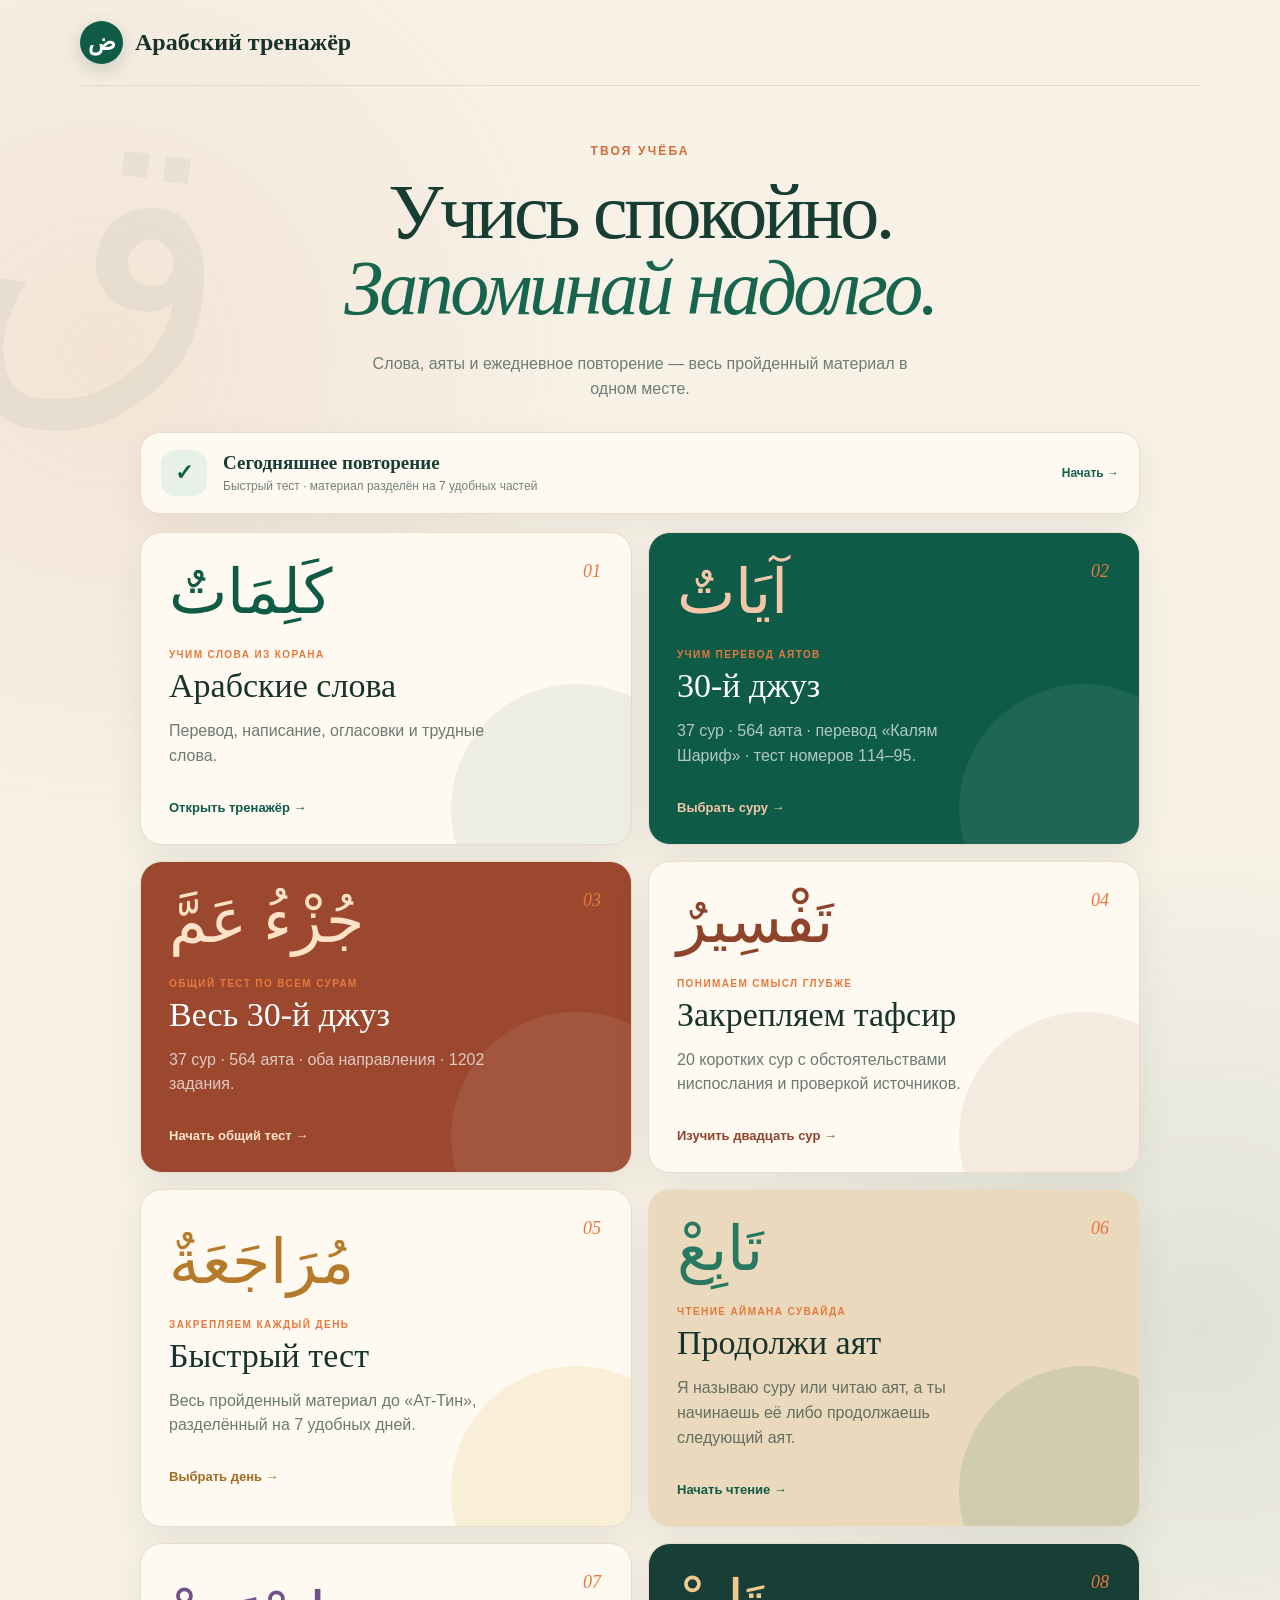
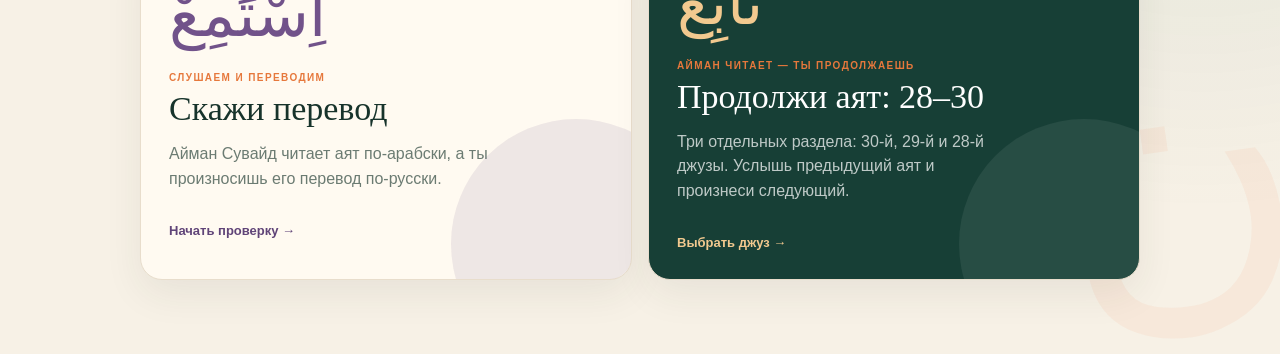
==== commit 996f7682: "Добавить суры Аль-Аляк и Ат-Тин во все разделы" ====
--- a/index.html
+++ b/index.html
@@ -13,20 +13,25 @@
   <meta property="og:url" content="https://yusyfyunus.github.io/arabic-words-game/">
   <meta property="og:image" content="https://yusyfyunus.github.io/arabic-words-game/og.png">
   <title>Арабский тренажёр</title>
-  <link rel="stylesheet" href="style.css?v=20261008-51">
+  <link rel="stylesheet" href="style.css?v=20261112-at-tin">
 </head>
 <body>
-  <main class="portal-shell" id="portal-home">
+  <main class="portal-shell library-theme" id="portal-home">
     <div class="portal-ornament portal-ornament-one" aria-hidden="true">ق</div>
     <div class="portal-ornament portal-ornament-two" aria-hidden="true">ن</div>
     <header class="portal-header">
       <a class="brand" href="#"><span class="brand-mark">ض</span><span>Арабский тренажёр</span></a>
     </header>
     <section class="portal-hero">
-      <p class="eyebrow">Выбери, что будем учить</p>
-      <h1>Восемь путей.<br><em>Одна цель — понимать.</em></h1>
-      <p>Слова, аяты, ежедневное повторение и проверка перевода на слух.</p>
-    </section>
+      <p class="eyebrow">Твоя учёба</p>
+      <h1>Учись спокойно.<br><em>Запоминай надолго.</em></h1>
+      <p>Слова, аяты и ежедневное повторение — весь пройденный материал в одном месте.</p>
+    </section>
+    <button class="library-progress-card" data-open-project="daily">
+      <span class="library-progress-icon" aria-hidden="true">✓</span>
+      <span class="library-progress-copy"><strong>Сегодняшнее повторение</strong><small>Быстрый тест · материал разделён на 7 удобных частей</small></span>
+      <span class="library-progress-action">Начать →</span>
+    </button>
     <section class="project-choice-grid">
       <button class="project-choice words-choice" data-open-project="words">
         <span class="project-number">01</span><span class="project-arabic" lang="ar" dir="rtl">كَلِمَاتٌ</span>
@@ -36,30 +41,35 @@
       <button class="project-choice ayahs-choice" data-open-project="ayahs">
         <span class="project-number">02</span><span class="project-arabic" lang="ar" dir="rtl">آيَاتٌ</span>
         <small>Учим перевод аятов</small><strong>30-й джуз</strong>
-        <p>37 сур · 564 аята · перевод «Калям Шариф» · тест номеров 114–96.</p><i>Выбрать суру →</i>
+        <p>37 сур · 564 аята · перевод «Калям Шариф» · тест номеров 114–95.</p><i>Выбрать суру →</i>
       </button>
       <button class="project-choice full-juz-choice" data-open-project="full-juz">
         <span class="project-number">03</span><span class="project-arabic" lang="ar" dir="rtl">جُزْءُ عَمَّ</span>
         <small>Общий тест по всем сурам</small><strong>Весь 30-й джуз</strong>
         <p>37 сур · 564 аята · оба направления · 1202 задания.</p><i>Начать общий тест →</i>
       </button>
+      <button class="project-choice tafsir-choice" data-open-project="tafsir">
+        <span class="project-number">04</span><span class="project-arabic" lang="ar" dir="rtl">تَفْسِيرٌ</span>
+        <small>Понимаем смысл глубже</small><strong>Закрепляем тафсир</strong>
+        <p>20 коротких сур с обстоятельствами ниспослания и проверкой источников.</p><i>Изучить двадцать сур →</i>
+      </button>
       <button class="project-choice daily-choice" data-open-project="daily">
-        <span class="project-number">04</span><span class="project-arabic" lang="ar" dir="rtl">مُرَاجَعَةٌ</span>
+        <span class="project-number">05</span><span class="project-arabic" lang="ar" dir="rtl">مُرَاجَعَةٌ</span>
         <small>Закрепляем каждый день</small><strong>Быстрый тест</strong>
-        <p>Весь пройденный материал до Аль-Аляк, разделённый на 7 удобных дней.</p><i>Выбрать день →</i>
+        <p>Весь пройденный материал до «Ат-Тин», разделённый на 7 удобных дней.</p><i>Выбрать день →</i>
       </button>
       <button class="project-choice continue-choice" data-open-project="continue">
-        <span class="project-number">05</span><span class="project-arabic" lang="ar" dir="rtl">تَابِعْ</span>
+        <span class="project-number">06</span><span class="project-arabic" lang="ar" dir="rtl">تَابِعْ</span>
         <small>Чтение Аймана Сувайда</small><strong>Продолжи аят</strong>
         <p>Я называю суру или читаю аят, а ты начинаешь её либо продолжаешь следующий аят.</p><i>Начать чтение →</i>
       </button>
       <button class="project-choice listen-choice" data-open-project="listen">
-        <span class="project-number">06</span><span class="project-arabic" lang="ar" dir="rtl">اِسْتَمِعْ</span>
+        <span class="project-number">07</span><span class="project-arabic" lang="ar" dir="rtl">اِسْتَمِعْ</span>
         <small>Слушаем и переводим</small><strong>Скажи перевод</strong>
         <p>Айман Сувайд читает аят по-арабски, а ты произносишь его перевод по-русски.</p><i>Начать проверку →</i>
       </button>
       <a class="project-choice recitation-choice" href="juz-audio/">
-        <span class="project-number">07</span><span class="project-arabic" lang="ar" dir="rtl">تَابِعْ</span>
+        <span class="project-number">08</span><span class="project-arabic" lang="ar" dir="rtl">تَابِعْ</span>
         <small>Айман читает — ты продолжаешь</small><strong>Продолжи аят: 28–30</strong>
         <p>Три отдельных раздела: 30-й, 29-й и 28-й джузы. Услышь предыдущий аят и произнеси следующий.</p><i>Выбрать джуз →</i>
       </a>
@@ -75,7 +85,7 @@
       <button class="dictionary-button" id="open-dictionary"><span aria-hidden="true">☰</span> Все слова</button>
     </header>
     <section class="hero" id="game">
-      <p class="eyebrow">12 уроков · 185 слов · твой личный тренажёр</p>
+      <p class="eyebrow">13 уроков · 193 слова · твой личный тренажёр</p>
       <h1>Запомни слово.<br><em>Узнай его с первого взгляда.</em></h1>
       <p class="intro">Короткие раунды на перевод и написание — по словам с твоих фотографий.</p>
     </section>
@@ -93,7 +103,8 @@
         <button id="scope-lesson10"><span>Десятый урок</span><strong>Урок 10 · Аль-Баййина</strong><small>10 слов</small></button>
         <button id="scope-lesson11"><span>Одиннадцатый урок</span><strong>Урок 11 · Аль-Кадр</strong><small>6 слов</small></button>
         <button id="scope-lesson12"><span>Двенадцатый урок</span><strong>Урок 12 · Аль-Аляк</strong><small>19 слов</small></button>
-        <button id="scope-all"><span>Общий повтор</span><strong>Повторить всё</strong><small>185 слов пройдено</small></button>
+        <button id="scope-lesson13"><span>Тринадцатый урок</span><strong>Урок 13 · Ат-Тин</strong><small>8 слов</small></button>
+        <button id="scope-all"><span>Общий повтор</span><strong>Повторить всё</strong><small>193 слова пройдено</small></button>
         <button id="scope-hard"><span>Личный тест</span><strong>Трудные слова</strong><small id="scope-hard-count">0 выбрано</small></button>
       </div>
       <div class="mode-switch" aria-label="Режим игры">
@@ -157,9 +168,9 @@
           <div class="sticky-start"><div><small>В тесте</small><strong id="custom-start-label">Выбери хотя бы одну суру</strong></div><button id="start-custom-test" disabled>Начать тест</button></div>
         </div>
         <div id="surah-facts-panel" hidden>
-          <div class="ayah-setup-heading"><div><p class="eyebrow">19 сур · 114–96</p><h2>Номер и аяты одним вопросом</h2></div><p>В каждом вопросе сразу выбери номер суры и количество аятов.</p></div>
+          <div class="ayah-setup-heading"><div><p class="eyebrow">20 сур · 114–95</p><h2>Номер и аяты одним вопросом</h2></div><p>В каждом вопросе сразу выбери номер суры и количество аятов.</p></div>
           <div class="surah-grid" id="surah-facts-grid"></div>
-          <div class="sticky-start"><div><small>В тесте</small><strong>19 заданий · суры 114–96</strong></div><button id="start-surah-facts-test">Начать тест</button></div>
+          <div class="sticky-start"><div><small>В тесте</small><strong>20 заданий · суры 114–95</strong></div><button id="start-surah-facts-test">Начать тест</button></div>
         </div>
       </div>
       <div id="ayah-test" hidden>
@@ -182,7 +193,7 @@
       <span class="juz-pill">7 дней</span>
     </header>
     <section class="daily-hero" id="daily-start">
-      <p class="eyebrow">Ежедневное закрепление · до Аль-Аляк</p>
+      <p class="eyebrow">Ежедневное закрепление · до Ат-Тин</p>
       <h1>Немного каждый день.<br><em>Всё запомнится.</em></h1>
       <p>Слова, перевод аятов и номер суры с количеством аятов — в коротких смешанных тестах.</p>
     </section>
@@ -204,7 +215,7 @@
       </div>
       <div id="daily-result" hidden></div>
     </section>
-    <footer class="ayah-source">Материал: слова из уроков 1–12 и перевод смыслов «Калям Шариф» для сур 114–96.</footer>
+    <footer class="ayah-source">Материал: слова из уроков 1–13 и перевод смыслов «Калям Шариф» для сур 114–95.</footer>
   </main>
 
   <main class="continue-shell" id="continue-app" hidden>
@@ -214,7 +225,7 @@
       <span class="juz-pill">На слух</span>
     </header>
     <section class="continue-hero" id="continue-start">
-      <p class="eyebrow">Повторение на слух · суры 114–96</p>
+      <p class="eyebrow">Повторение на слух · суры 114–95</p>
       <h1>Я называю суру или читаю аят.<br><em>Ты начинаешь или продолжаешь.</em></h1>
       <p>Для первого аята приложение называет суру. Для остальных читает предыдущий аят — затем проверяет твой ответ по словам.</p>
     </section>
@@ -228,9 +239,9 @@
           <label><input type="checkbox" id="continue-auto-speak" checked> Произносить аят автоматически</label>
           <span>Разреши микрофон при начале занятия. Он останется готовым между аятами и выключится при выходе. После короткого сигнала начинай читать.</span>
         </div>
-        <p class="continue-compatibility">Каждый новый тест включает все 130 пройденных аятов и перемешивает их между всеми сурами: подряд одна сура не идёт, а задания внутри теста не повторяются. Аудио Аймана Сувайда хранится в сайте и работает без интернета. Во время ответа скажи «повтори аят», «подожди» или «продолжай» — запись повторится, отсчёт остановится или возобновится. Для проверки голосом открой сайт через localhost или HTTPS и разреши доступ к микрофону. Само распознавание речи может зависеть от поддержки браузера.</p>
+        <p class="continue-compatibility">Каждый новый тест включает все 138 пройденных аятов и перемешивает их между всеми сурами: подряд одна сура не идёт, а задания внутри теста не повторяются. Аудио Аймана Сувайда хранится в сайте и работает без интернета. Во время ответа скажи «повтори аят», «подожди» или «продолжай» — запись повторится, отсчёт остановится или возобновится. Для проверки голосом открой сайт через localhost или HTTPS и разреши доступ к микрофону. Само распознавание речи может зависеть от поддержки браузера.</p>
         <p class="continue-origin-notice" id="continue-origin-notice" hidden>Сейчас открыт отдельный файл. Для голосовой проверки на iPhone открой <a href="https://yusyfyunus.github.io/arabic-words-game/">публичную HTTPS-версию</a>. В Safari выбери «аА» → «Настройки веб-сайта» → «Микрофон» → «Разрешить».</p>
-        <div class="continue-start-row"><strong>130 аятов · все суры 114–96</strong><button id="start-continue-test">Начать занятие →</button></div>
+        <div class="continue-start-row"><strong>138 аятов · все суры 114–95</strong><button id="start-continue-test">Начать занятие →</button></div>
         <p class="continue-permission-status" id="continue-permission-status">На iPhone разреши микрофон один раз при начале занятия. Затем Safari будет сам слушать и проверять каждый ответ.</p>
       </div>
       <div id="continue-test" hidden>
@@ -243,17 +254,17 @@
       </div>
       <div id="continue-result" hidden></div>
     </section>
-    <footer class="ayah-source">Материал: все 130 аятов сур 114–96. Первый аят проверяется по команде «Начни суру», остальные — как продолжение. Чтение аятов: Айман Сувайд.</footer>
+    <footer class="ayah-source">Материал: все 138 аятов сур 114–95. Первый аят проверяется по команде «Начни суру», остальные — как продолжение. Чтение аятов: Айман Сувайд.</footer>
   </main>
 
   <main class="listen-shell" id="listen-app" hidden>
     <header class="topbar listen-topbar">
       <button class="back-project" data-open-project="home">← Разделы</button>
       <a class="brand" href="#listen-start"><span class="brand-mark listen-mark">س</span><span>Скажи перевод</span></a>
-      <span class="juz-pill">130 аятов</span>
+      <span class="juz-pill">138 аятов</span>
     </header>
     <section class="listen-hero" id="listen-start">
-      <p class="eyebrow">Слушаем и переводим · суры 114–96</p>
+      <p class="eyebrow">Слушаем и переводим · суры 114–95</p>
       <h1>Слушай аят.<br><em>Скажи его перевод.</em></h1>
       <p>Айман Сувайд читает по-арабски, затем микрофон слушает твой перевод и проверяет его по смысловым словам.</p>
     </section>
@@ -264,19 +275,19 @@
           <p>Можно отвечать по порядку или перемешать все аяты между сурами. На каждый ответ даётся одна минута.</p>
         </div>
         <div class="listen-settings">
-          <label><input type="radio" name="listen-order" value="ordered" checked> По порядку: от «Ан-Нас» до «Аль-Аляк»</label>
+          <label><input type="radio" name="listen-order" value="ordered" checked> По порядку: от «Ан-Нас» до «Ат-Тин»</label>
           <label><input type="radio" name="listen-order" value="random"> Вразброс: аяты из разных сур</label>
           <label><input type="checkbox" id="listen-auto-next" checked> Автоматически переходить к следующему аяту</label>
           <span>На iPhone нажми «Начать проверку» и разреши микрофон один раз. После каждого аята Safari сам будет слушать русский перевод и проверять его.</span>
         </div>
         <p class="listen-origin-notice" id="listen-origin-notice" hidden>Сейчас открыт отдельный файл. Голосовая проверка на iPhone работает в <a href="https://yusyfyunus.github.io/arabic-words-game/">публичной HTTPS-версии</a>. В Safari открой «аА» → «Настройки веб-сайта» → «Микрофон» → «Разрешить».</p>
-        <div class="listen-start-row"><strong>130 аятов · 19 сур</strong><button id="start-listen-session">Начать проверку →</button></div>
+        <div class="listen-start-row"><strong>138 аятов · 20 сур</strong><button id="start-listen-session">Начать проверку →</button></div>
         <p class="listen-permission-status" id="listen-permission-status">Микрофон включится один раз при начале занятия и выключится при выходе из голосового раздела.</p>
       </div>
       <div id="listen-player" hidden>
         <div class="listen-player-head">
           <button id="exit-listen-session">← К настройкам</button>
-          <div><span id="listen-progress-label">Аят 1 из 130</span><strong id="listen-surah-label">Ан-Нас · 1</strong></div>
+          <div><span id="listen-progress-label">Аят 1 из 138</span><strong id="listen-surah-label">Ан-Нас · 1</strong></div>
           <div class="progress-track"><span id="listen-progress-bar"></span></div>
         </div>
         <div class="listen-content">
@@ -301,22 +312,49 @@
       </div>
       <div id="listen-result" hidden></div>
     </section>
-    <footer class="ayah-source">Все 130 аятов сур 114–96. Арабское чтение: Айман Сувайд. Ответ ученицы проверяется по переводу смыслов «Калям Шариф», ДУМ Республики Татарстан.</footer>
+    <footer class="ayah-source">Все 138 аятов сур 114–95. Арабское чтение: Айман Сувайд. Ответ ученицы проверяется по переводу смыслов «Калям Шариф», ДУМ Республики Татарстан.</footer>
+  </main>
+
+  <main class="tafsir-shell" id="tafsir-app" hidden>
+    <header class="topbar tafsir-topbar">
+      <button class="back-project" data-open-project="home">← Разделы</button>
+      <a class="brand" href="#tafsir-start"><span class="brand-mark tafsir-mark">ت</span><span>Закрепляем тафсир</span></a>
+      <span class="juz-pill">20 сур</span>
+    </header>
+    <section class="tafsir-hero" id="tafsir-start">
+      <p class="eyebrow">Краткий смысл · проверка понимания</p>
+      <h1>Не только прочитать.<br><em>Понять и запомнить.</em></h1>
+      <p>Изучи краткое объяснение каждого аята, затем проверь себя в двух направлениях.</p>
+    </section>
+    <section class="tafsir-card">
+      <div id="tafsir-setup">
+        <div class="tafsir-setup-heading">
+          <div><p class="eyebrow">Раздел для изучения</p><h2>Выбери суру</h2></div>
+          <p>Двадцать коротких сур: обстоятельства ниспослания, степень достоверности, главные аяты и скрытые варианты в тесте.</p>
+        </div>
+        <div class="tafsir-surah-grid" id="tafsir-surah-grid"></div>
+      </div>
+      <div id="tafsir-study" hidden></div>
+      <div id="tafsir-test" hidden></div>
+      <div id="tafsir-result" hidden></div>
+    </section>
+    <footer class="ayah-source">Краткие объяснения составлены по материалам <a href="https://azan.ru/tafsir" target="_blank" rel="noopener">тафсира Azan.ru</a>, достоверных хадисов и классических толкований. Для подробного изучения переходи к полным источникам внутри каждой суры.</footer>
   </main>
 
   <script src="juz30-data.js"></script>
-  <script src="game.js?v=20261104-55"></script>
-  <script src="ayah-game.js?v=20261104-55"></script>
-  <script src="daily-game.js?v=20261104-55"></script>
-  <script src="continue-game.js?v=20261104-55"></script>
-  <script src="listen-game.js?v=20261104-55"></script>
+  <script src="game.js?v=20261112-at-tin"></script>
+  <script src="ayah-game.js?v=20261112-at-tin"></script>
+  <script src="daily-game.js?v=20261112-at-tin"></script>
+  <script src="continue-game.js?v=20261112-at-tin"></script>
+  <script src="listen-game.js?v=20261112-at-tin"></script>
+  <script src="tafsir-game.js?v=20261112-at-tin"></script>
   <script>
     if ("serviceWorker" in navigator && location.protocol === "https:") {
       let reloadingForUpdate = false;
       navigator.serviceWorker.addEventListener("controllerchange", () => {
-        if (reloadingForUpdate || sessionStorage.getItem("kalimat-sw-20261104-55")) return;
+        if (reloadingForUpdate || sessionStorage.getItem("kalimat-sw-20261112-at-tin")) return;
         reloadingForUpdate = true;
-        sessionStorage.setItem("kalimat-sw-20261104-55", "1");
+        sessionStorage.setItem("kalimat-sw-20261112-at-tin", "1");
         location.reload();
       });
       navigator.serviceWorker.register("./sw.js")
--- a/style.css
+++ b/style.css
@@ -4,6 +4,100 @@
   font-style: normal;
   font-weight: 400;
   font-display: swap;
+}
+
+/* Вариант 1 — «Тихая библиотека» */
+.portal-shell.library-theme {
+  padding-bottom: 74px;
+  background:
+    radial-gradient(circle at 8% 18%, rgba(209,107,61,.10), transparent 24%),
+    radial-gradient(circle at 94% 68%, rgba(20,95,76,.10), transparent 27%),
+    #f7f1e6;
+}
+.library-theme .portal-header { border-color: #e6dac7; }
+.library-theme .portal-hero { margin: 58px auto 30px; }
+.library-theme .portal-hero .eyebrow { color: #d16b3d; }
+.library-theme .portal-hero h1 { color: #173c32; }
+.library-theme .portal-hero h1 em { color: #17654f; }
+.library-theme .portal-hero > p:last-child { color: #6e7d77; }
+.library-progress-card {
+  position: relative;
+  z-index: 2;
+  width: min(1000px, 100%);
+  min-height: 82px;
+  display: grid;
+  grid-template-columns: auto 1fr auto;
+  align-items: center;
+  gap: 16px;
+  margin: 0 auto 18px;
+  padding: 16px 20px;
+  border: 1px solid #e9ddca;
+  border-radius: 20px;
+  background: #fffaf1;
+  color: #173c32;
+  box-shadow: 0 12px 34px rgba(45,56,42,.07);
+  cursor: pointer;
+  text-align: left;
+  transition: transform 180ms ease, box-shadow 180ms ease;
+}
+.library-progress-card:hover { transform: translateY(-2px); box-shadow: 0 18px 42px rgba(45,56,42,.11); }
+.library-progress-icon {
+  width: 46px;
+  height: 46px;
+  display: grid;
+  place-items: center;
+  border-radius: 14px;
+  background: #e8f1e8;
+  color: #145f4c;
+  font-size: 22px;
+  font-weight: 850;
+}
+.library-progress-copy { display: grid; gap: 4px; }
+.library-progress-copy strong { font-family: Georgia, "Times New Roman", serif; font-size: 19px; font-weight: 600; }
+.library-progress-copy small { color: #74827c; font-size: 12px; line-height: 1.4; }
+.library-progress-action { color: #145f4c; font-size: 12px; font-weight: 850; }
+.library-theme .project-choice-grid { gap: 16px; }
+.library-theme .project-choice {
+  min-height: 280px;
+  padding: 28px;
+  border-color: #e8ddcc;
+  border-radius: 22px;
+  background: #fffaf1;
+  box-shadow: 0 14px 38px rgba(45,56,42,.075);
+}
+.library-theme .ayahs-choice { background: #0e5b47; }
+.library-theme .full-juz-choice { background: #9b482f; }
+.library-theme .continue-choice { background: #ead9bd; }
+.library-theme .listen-choice { background: #fffaf1; }
+.library-theme .recitation-choice { background: #173f36; }
+
+@media (max-width: 760px) {
+  .portal-shell.library-theme { padding: 0 14px 42px; }
+  .library-theme .portal-header { height: 68px; }
+  .library-theme .portal-hero { margin: 35px auto 24px; text-align: left; }
+  .library-theme .portal-hero h1 { font-size: clamp(39px, 11vw, 48px); line-height: 1.02; }
+  .library-theme .portal-hero h1 br { display: initial; }
+  .library-theme .portal-hero > p:last-child { margin: 16px 0 0; font-size: 14px; line-height: 1.5; }
+  .library-progress-card { min-height: 76px; gap: 11px; margin-bottom: 13px; padding: 13px; border-radius: 18px; }
+  .library-progress-icon { width: 42px; height: 42px; border-radius: 13px; }
+  .library-progress-copy strong { font-size: 16px; }
+  .library-progress-copy small { font-size: 10px; }
+  .library-progress-action { font-size: 0; }
+  .library-progress-action::after { content: "→"; font-size: 18px; }
+  .library-theme .project-choice-grid { grid-template-columns: repeat(2, minmax(0, 1fr)); gap: 11px; }
+  .library-theme .project-choice { min-height: 214px; padding: 17px 15px; border-radius: 20px; }
+  .library-theme .project-choice::after { right: -96px; bottom: -120px; }
+  .library-theme .project-number { top: 15px; right: 15px; font-size: 14px; }
+  .library-theme .project-arabic { margin-bottom: 18px; font-size: 38px; }
+  .library-theme .project-choice small { max-width: 88%; font-size: 8px; line-height: 1.35; }
+  .library-theme .project-choice strong { font-size: 22px; line-height: 1.07; }
+  .library-theme .project-choice p { display: none; }
+  .library-theme .project-choice i { position: absolute; left: 15px; bottom: 16px; max-width: calc(100% - 30px); font-size: 10px; }
+}
+
+@media (max-width: 370px) {
+  .library-theme .project-choice-grid { grid-template-columns: 1fr; }
+  .library-theme .project-choice { min-height: 198px; }
 }
 
 :root {
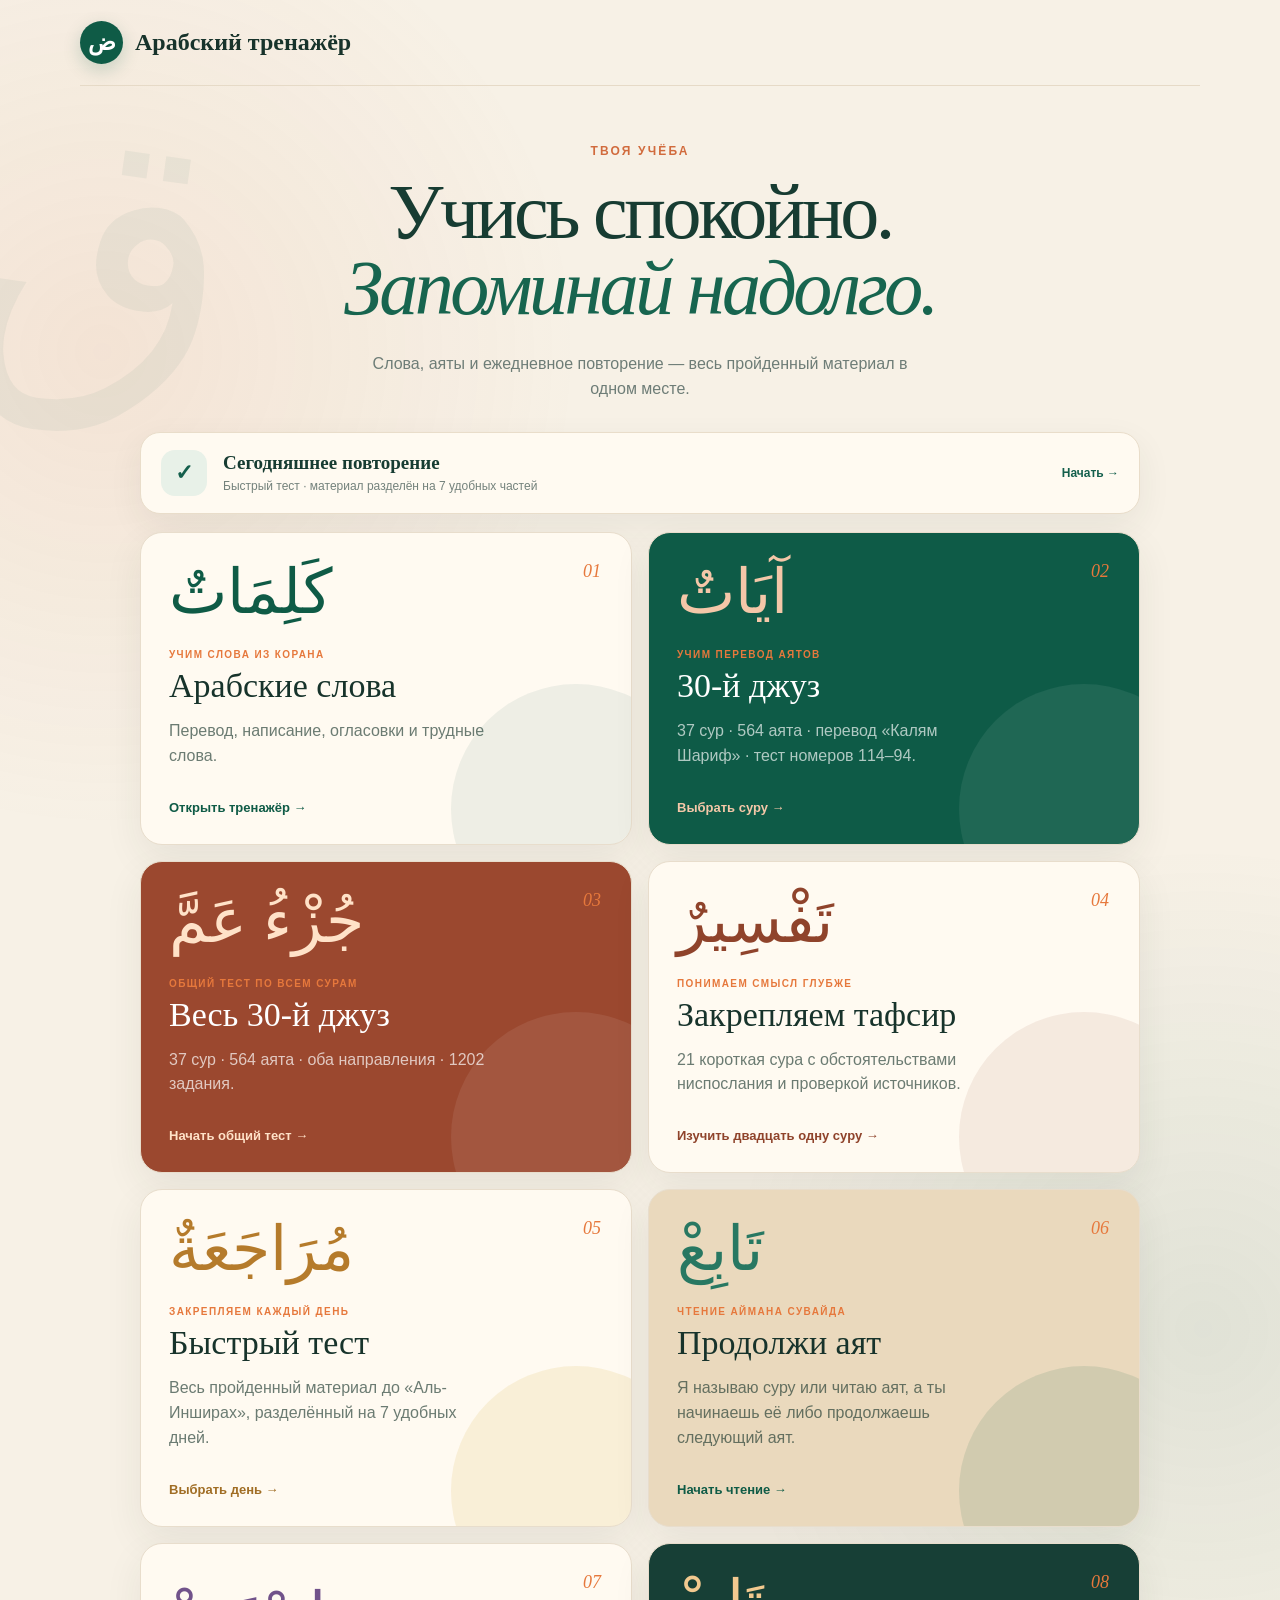
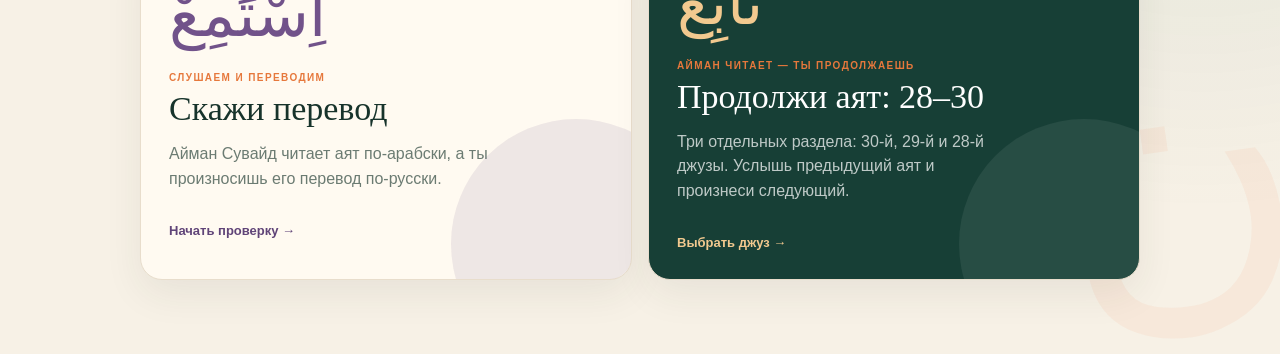
==== commit 293d4368: "Добавить суру Аль-Инширах во все разделы" ====
--- a/index.html
+++ b/index.html
@@ -13,7 +13,7 @@
   <meta property="og:url" content="https://yusyfyunus.github.io/arabic-words-game/">
   <meta property="og:image" content="https://yusyfyunus.github.io/arabic-words-game/og.png">
   <title>Арабский тренажёр</title>
-  <link rel="stylesheet" href="style.css?v=20261112-at-tin">
+  <link rel="stylesheet" href="style.css?v=20261118-inshirah">
 </head>
 <body>
   <main class="portal-shell library-theme" id="portal-home">
@@ -41,7 +41,7 @@
       <button class="project-choice ayahs-choice" data-open-project="ayahs">
         <span class="project-number">02</span><span class="project-arabic" lang="ar" dir="rtl">آيَاتٌ</span>
         <small>Учим перевод аятов</small><strong>30-й джуз</strong>
-        <p>37 сур · 564 аята · перевод «Калям Шариф» · тест номеров 114–95.</p><i>Выбрать суру →</i>
+        <p>37 сур · 564 аята · перевод «Калям Шариф» · тест номеров 114–94.</p><i>Выбрать суру →</i>
       </button>
       <button class="project-choice full-juz-choice" data-open-project="full-juz">
         <span class="project-number">03</span><span class="project-arabic" lang="ar" dir="rtl">جُزْءُ عَمَّ</span>
@@ -51,12 +51,12 @@
       <button class="project-choice tafsir-choice" data-open-project="tafsir">
         <span class="project-number">04</span><span class="project-arabic" lang="ar" dir="rtl">تَفْسِيرٌ</span>
         <small>Понимаем смысл глубже</small><strong>Закрепляем тафсир</strong>
-        <p>20 коротких сур с обстоятельствами ниспослания и проверкой источников.</p><i>Изучить двадцать сур →</i>
+        <p>21 короткая сура с обстоятельствами ниспослания и проверкой источников.</p><i>Изучить двадцать одну суру →</i>
       </button>
       <button class="project-choice daily-choice" data-open-project="daily">
         <span class="project-number">05</span><span class="project-arabic" lang="ar" dir="rtl">مُرَاجَعَةٌ</span>
         <small>Закрепляем каждый день</small><strong>Быстрый тест</strong>
-        <p>Весь пройденный материал до «Ат-Тин», разделённый на 7 удобных дней.</p><i>Выбрать день →</i>
+        <p>Весь пройденный материал до «Аль-Инширах», разделённый на 7 удобных дней.</p><i>Выбрать день →</i>
       </button>
       <button class="project-choice continue-choice" data-open-project="continue">
         <span class="project-number">06</span><span class="project-arabic" lang="ar" dir="rtl">تَابِعْ</span>
@@ -85,7 +85,7 @@
       <button class="dictionary-button" id="open-dictionary"><span aria-hidden="true">☰</span> Все слова</button>
     </header>
     <section class="hero" id="game">
-      <p class="eyebrow">13 уроков · 193 слова · твой личный тренажёр</p>
+      <p class="eyebrow">14 уроков · 201 слово · твой личный тренажёр</p>
       <h1>Запомни слово.<br><em>Узнай его с первого взгляда.</em></h1>
       <p class="intro">Короткие раунды на перевод и написание — по словам с твоих фотографий.</p>
     </section>
@@ -104,7 +104,8 @@
         <button id="scope-lesson11"><span>Одиннадцатый урок</span><strong>Урок 11 · Аль-Кадр</strong><small>6 слов</small></button>
         <button id="scope-lesson12"><span>Двенадцатый урок</span><strong>Урок 12 · Аль-Аляк</strong><small>19 слов</small></button>
         <button id="scope-lesson13"><span>Тринадцатый урок</span><strong>Урок 13 · Ат-Тин</strong><small>8 слов</small></button>
-        <button id="scope-all"><span>Общий повтор</span><strong>Повторить всё</strong><small>193 слова пройдено</small></button>
+        <button id="scope-lesson14"><span>Четырнадцатый урок</span><strong>Урок 14 · Аль-Инширах</strong><small>8 слов</small></button>
+        <button id="scope-all"><span>Общий повтор</span><strong>Повторить всё</strong><small>201 слово пройдено</small></button>
         <button id="scope-hard"><span>Личный тест</span><strong>Трудные слова</strong><small id="scope-hard-count">0 выбрано</small></button>
       </div>
       <div class="mode-switch" aria-label="Режим игры">
@@ -168,9 +169,9 @@
           <div class="sticky-start"><div><small>В тесте</small><strong id="custom-start-label">Выбери хотя бы одну суру</strong></div><button id="start-custom-test" disabled>Начать тест</button></div>
         </div>
         <div id="surah-facts-panel" hidden>
-          <div class="ayah-setup-heading"><div><p class="eyebrow">20 сур · 114–95</p><h2>Номер и аяты одним вопросом</h2></div><p>В каждом вопросе сразу выбери номер суры и количество аятов.</p></div>
+          <div class="ayah-setup-heading"><div><p class="eyebrow">21 сура · 114–94</p><h2>Номер и аяты одним вопросом</h2></div><p>В каждом вопросе сразу выбери номер суры и количество аятов.</p></div>
           <div class="surah-grid" id="surah-facts-grid"></div>
-          <div class="sticky-start"><div><small>В тесте</small><strong>20 заданий · суры 114–95</strong></div><button id="start-surah-facts-test">Начать тест</button></div>
+          <div class="sticky-start"><div><small>В тесте</small><strong>21 задание · суры 114–94</strong></div><button id="start-surah-facts-test">Начать тест</button></div>
         </div>
       </div>
       <div id="ayah-test" hidden>
@@ -193,7 +194,7 @@
       <span class="juz-pill">7 дней</span>
     </header>
     <section class="daily-hero" id="daily-start">
-      <p class="eyebrow">Ежедневное закрепление · до Ат-Тин</p>
+      <p class="eyebrow">Ежедневное закрепление · до Аль-Инширах</p>
       <h1>Немного каждый день.<br><em>Всё запомнится.</em></h1>
       <p>Слова, перевод аятов и номер суры с количеством аятов — в коротких смешанных тестах.</p>
     </section>
@@ -215,7 +216,7 @@
       </div>
       <div id="daily-result" hidden></div>
     </section>
-    <footer class="ayah-source">Материал: слова из уроков 1–13 и перевод смыслов «Калям Шариф» для сур 114–95.</footer>
+    <footer class="ayah-source">Материал: слова из уроков 1–14 и перевод смыслов «Калям Шариф» для сур 114–94.</footer>
   </main>
 
   <main class="continue-shell" id="continue-app" hidden>
@@ -225,7 +226,7 @@
       <span class="juz-pill">На слух</span>
     </header>
     <section class="continue-hero" id="continue-start">
-      <p class="eyebrow">Повторение на слух · суры 114–95</p>
+      <p class="eyebrow">Повторение на слух · суры 114–94</p>
       <h1>Я называю суру или читаю аят.<br><em>Ты начинаешь или продолжаешь.</em></h1>
       <p>Для первого аята приложение называет суру. Для остальных читает предыдущий аят — затем проверяет твой ответ по словам.</p>
     </section>
@@ -239,9 +240,9 @@
           <label><input type="checkbox" id="continue-auto-speak" checked> Произносить аят автоматически</label>
           <span>Разреши микрофон при начале занятия. Он останется готовым между аятами и выключится при выходе. После короткого сигнала начинай читать.</span>
         </div>
-        <p class="continue-compatibility">Каждый новый тест включает все 138 пройденных аятов и перемешивает их между всеми сурами: подряд одна сура не идёт, а задания внутри теста не повторяются. Аудио Аймана Сувайда хранится в сайте и работает без интернета. Во время ответа скажи «повтори аят», «подожди» или «продолжай» — запись повторится, отсчёт остановится или возобновится. Для проверки голосом открой сайт через localhost или HTTPS и разреши доступ к микрофону. Само распознавание речи может зависеть от поддержки браузера.</p>
+        <p class="continue-compatibility">Каждый новый тест включает все 146 пройденных аятов и перемешивает их между всеми сурами: подряд одна сура не идёт, а задания внутри теста не повторяются. Аудио Аймана Сувайда хранится в сайте и работает без интернета. Во время ответа скажи «повтори аят», «подожди» или «продолжай» — запись повторится, отсчёт остановится или возобновится. Для проверки голосом открой сайт через localhost или HTTPS и разреши доступ к микрофону. Само распознавание речи может зависеть от поддержки браузера.</p>
         <p class="continue-origin-notice" id="continue-origin-notice" hidden>Сейчас открыт отдельный файл. Для голосовой проверки на iPhone открой <a href="https://yusyfyunus.github.io/arabic-words-game/">публичную HTTPS-версию</a>. В Safari выбери «аА» → «Настройки веб-сайта» → «Микрофон» → «Разрешить».</p>
-        <div class="continue-start-row"><strong>138 аятов · все суры 114–95</strong><button id="start-continue-test">Начать занятие →</button></div>
+        <div class="continue-start-row"><strong>146 аятов · все суры 114–94</strong><button id="start-continue-test">Начать занятие →</button></div>
         <p class="continue-permission-status" id="continue-permission-status">На iPhone разреши микрофон один раз при начале занятия. Затем Safari будет сам слушать и проверять каждый ответ.</p>
       </div>
       <div id="continue-test" hidden>
@@ -254,17 +255,17 @@
       </div>
       <div id="continue-result" hidden></div>
     </section>
-    <footer class="ayah-source">Материал: все 138 аятов сур 114–95. Первый аят проверяется по команде «Начни суру», остальные — как продолжение. Чтение аятов: Айман Сувайд.</footer>
+    <footer class="ayah-source">Материал: все 146 аятов сур 114–94. Первый аят проверяется по команде «Начни суру», остальные — как продолжение. Чтение аятов: Айман Сувайд.</footer>
   </main>
 
   <main class="listen-shell" id="listen-app" hidden>
     <header class="topbar listen-topbar">
       <button class="back-project" data-open-project="home">← Разделы</button>
       <a class="brand" href="#listen-start"><span class="brand-mark listen-mark">س</span><span>Скажи перевод</span></a>
-      <span class="juz-pill">138 аятов</span>
+      <span class="juz-pill">146 аятов</span>
     </header>
     <section class="listen-hero" id="listen-start">
-      <p class="eyebrow">Слушаем и переводим · суры 114–95</p>
+      <p class="eyebrow">Слушаем и переводим · суры 114–94</p>
       <h1>Слушай аят.<br><em>Скажи его перевод.</em></h1>
       <p>Айман Сувайд читает по-арабски, затем микрофон слушает твой перевод и проверяет его по смысловым словам.</p>
     </section>
@@ -275,19 +276,19 @@
           <p>Можно отвечать по порядку или перемешать все аяты между сурами. На каждый ответ даётся одна минута.</p>
         </div>
         <div class="listen-settings">
-          <label><input type="radio" name="listen-order" value="ordered" checked> По порядку: от «Ан-Нас» до «Ат-Тин»</label>
+          <label><input type="radio" name="listen-order" value="ordered" checked> По порядку: от «Ан-Нас» до «Аль-Инширах»</label>
           <label><input type="radio" name="listen-order" value="random"> Вразброс: аяты из разных сур</label>
           <label><input type="checkbox" id="listen-auto-next" checked> Автоматически переходить к следующему аяту</label>
           <span>На iPhone нажми «Начать проверку» и разреши микрофон один раз. После каждого аята Safari сам будет слушать русский перевод и проверять его.</span>
         </div>
         <p class="listen-origin-notice" id="listen-origin-notice" hidden>Сейчас открыт отдельный файл. Голосовая проверка на iPhone работает в <a href="https://yusyfyunus.github.io/arabic-words-game/">публичной HTTPS-версии</a>. В Safari открой «аА» → «Настройки веб-сайта» → «Микрофон» → «Разрешить».</p>
-        <div class="listen-start-row"><strong>138 аятов · 20 сур</strong><button id="start-listen-session">Начать проверку →</button></div>
+        <div class="listen-start-row"><strong>146 аятов · 21 сура</strong><button id="start-listen-session">Начать проверку →</button></div>
         <p class="listen-permission-status" id="listen-permission-status">Микрофон включится один раз при начале занятия и выключится при выходе из голосового раздела.</p>
       </div>
       <div id="listen-player" hidden>
         <div class="listen-player-head">
           <button id="exit-listen-session">← К настройкам</button>
-          <div><span id="listen-progress-label">Аят 1 из 138</span><strong id="listen-surah-label">Ан-Нас · 1</strong></div>
+          <div><span id="listen-progress-label">Аят 1 из 146</span><strong id="listen-surah-label">Ан-Нас · 1</strong></div>
           <div class="progress-track"><span id="listen-progress-bar"></span></div>
         </div>
         <div class="listen-content">
@@ -312,14 +313,14 @@
       </div>
       <div id="listen-result" hidden></div>
     </section>
-    <footer class="ayah-source">Все 138 аятов сур 114–95. Арабское чтение: Айман Сувайд. Ответ ученицы проверяется по переводу смыслов «Калям Шариф», ДУМ Республики Татарстан.</footer>
+    <footer class="ayah-source">Все 146 аятов сур 114–94. Арабское чтение: Айман Сувайд. Ответ ученицы проверяется по переводу смыслов «Калям Шариф», ДУМ Республики Татарстан.</footer>
   </main>
 
   <main class="tafsir-shell" id="tafsir-app" hidden>
     <header class="topbar tafsir-topbar">
       <button class="back-project" data-open-project="home">← Разделы</button>
       <a class="brand" href="#tafsir-start"><span class="brand-mark tafsir-mark">ت</span><span>Закрепляем тафсир</span></a>
-      <span class="juz-pill">20 сур</span>
+      <span class="juz-pill">21 сура</span>
     </header>
     <section class="tafsir-hero" id="tafsir-start">
       <p class="eyebrow">Краткий смысл · проверка понимания</p>
@@ -330,7 +331,7 @@
       <div id="tafsir-setup">
         <div class="tafsir-setup-heading">
           <div><p class="eyebrow">Раздел для изучения</p><h2>Выбери суру</h2></div>
-          <p>Двадцать коротких сур: обстоятельства ниспослания, степень достоверности, главные аяты и скрытые варианты в тесте.</p>
+          <p>Двадцать одна короткая сура: обстоятельства ниспослания, степень достоверности, главные аяты и скрытые варианты в тесте.</p>
         </div>
         <div class="tafsir-surah-grid" id="tafsir-surah-grid"></div>
       </div>
@@ -342,19 +343,19 @@
   </main>
 
   <script src="juz30-data.js"></script>
-  <script src="game.js?v=20261112-at-tin"></script>
-  <script src="ayah-game.js?v=20261112-at-tin"></script>
-  <script src="daily-game.js?v=20261112-at-tin"></script>
-  <script src="continue-game.js?v=20261112-at-tin"></script>
-  <script src="listen-game.js?v=20261112-at-tin"></script>
-  <script src="tafsir-game.js?v=20261112-at-tin"></script>
+  <script src="game.js?v=20261118-inshirah"></script>
+  <script src="ayah-game.js?v=20261118-inshirah"></script>
+  <script src="daily-game.js?v=20261118-inshirah"></script>
+  <script src="continue-game.js?v=20261118-inshirah"></script>
+  <script src="listen-game.js?v=20261118-inshirah"></script>
+  <script src="tafsir-game.js?v=20261118-inshirah"></script>
   <script>
     if ("serviceWorker" in navigator && location.protocol === "https:") {
       let reloadingForUpdate = false;
       navigator.serviceWorker.addEventListener("controllerchange", () => {
-        if (reloadingForUpdate || sessionStorage.getItem("kalimat-sw-20261112-at-tin")) return;
+        if (reloadingForUpdate || sessionStorage.getItem("kalimat-sw-20261118-inshirah")) return;
         reloadingForUpdate = true;
-        sessionStorage.setItem("kalimat-sw-20261112-at-tin", "1");
+        sessionStorage.setItem("kalimat-sw-20261118-inshirah", "1");
         location.reload();
       });
       navigator.serviceWorker.register("./sw.js")
